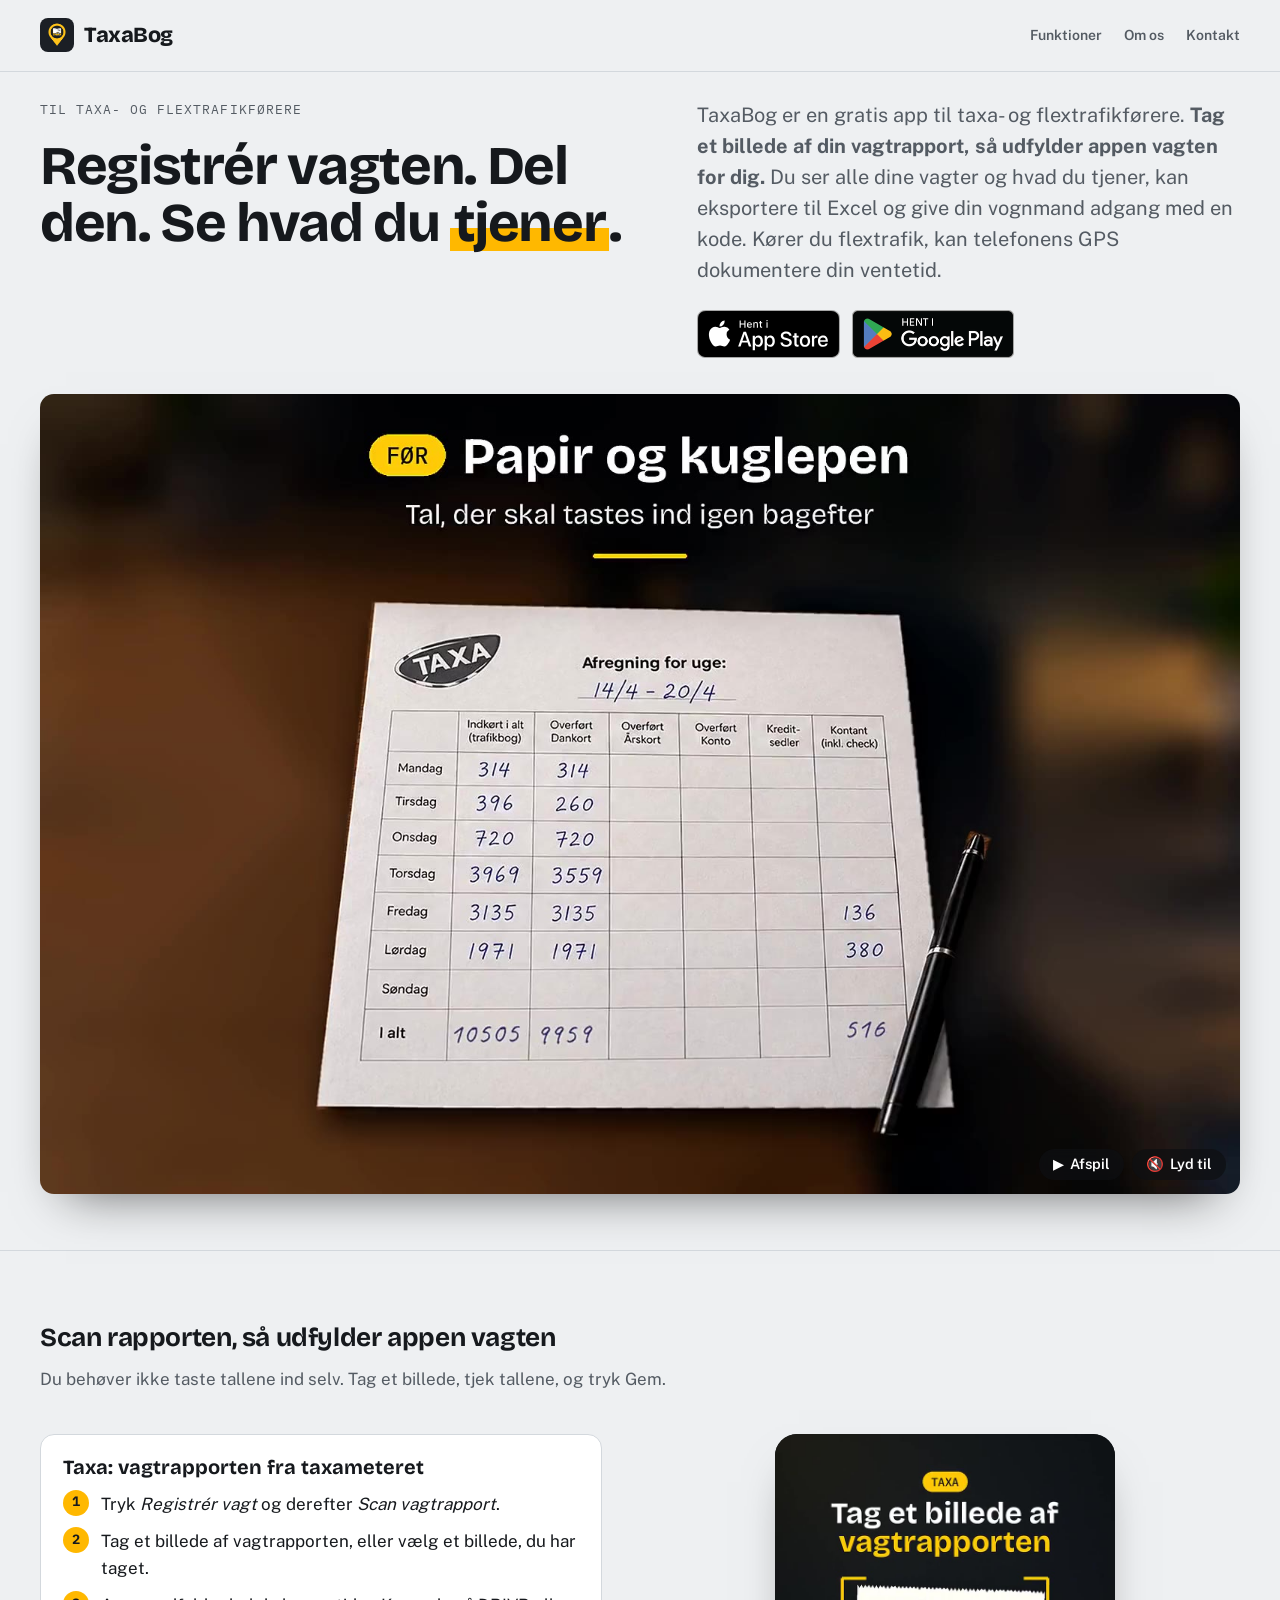
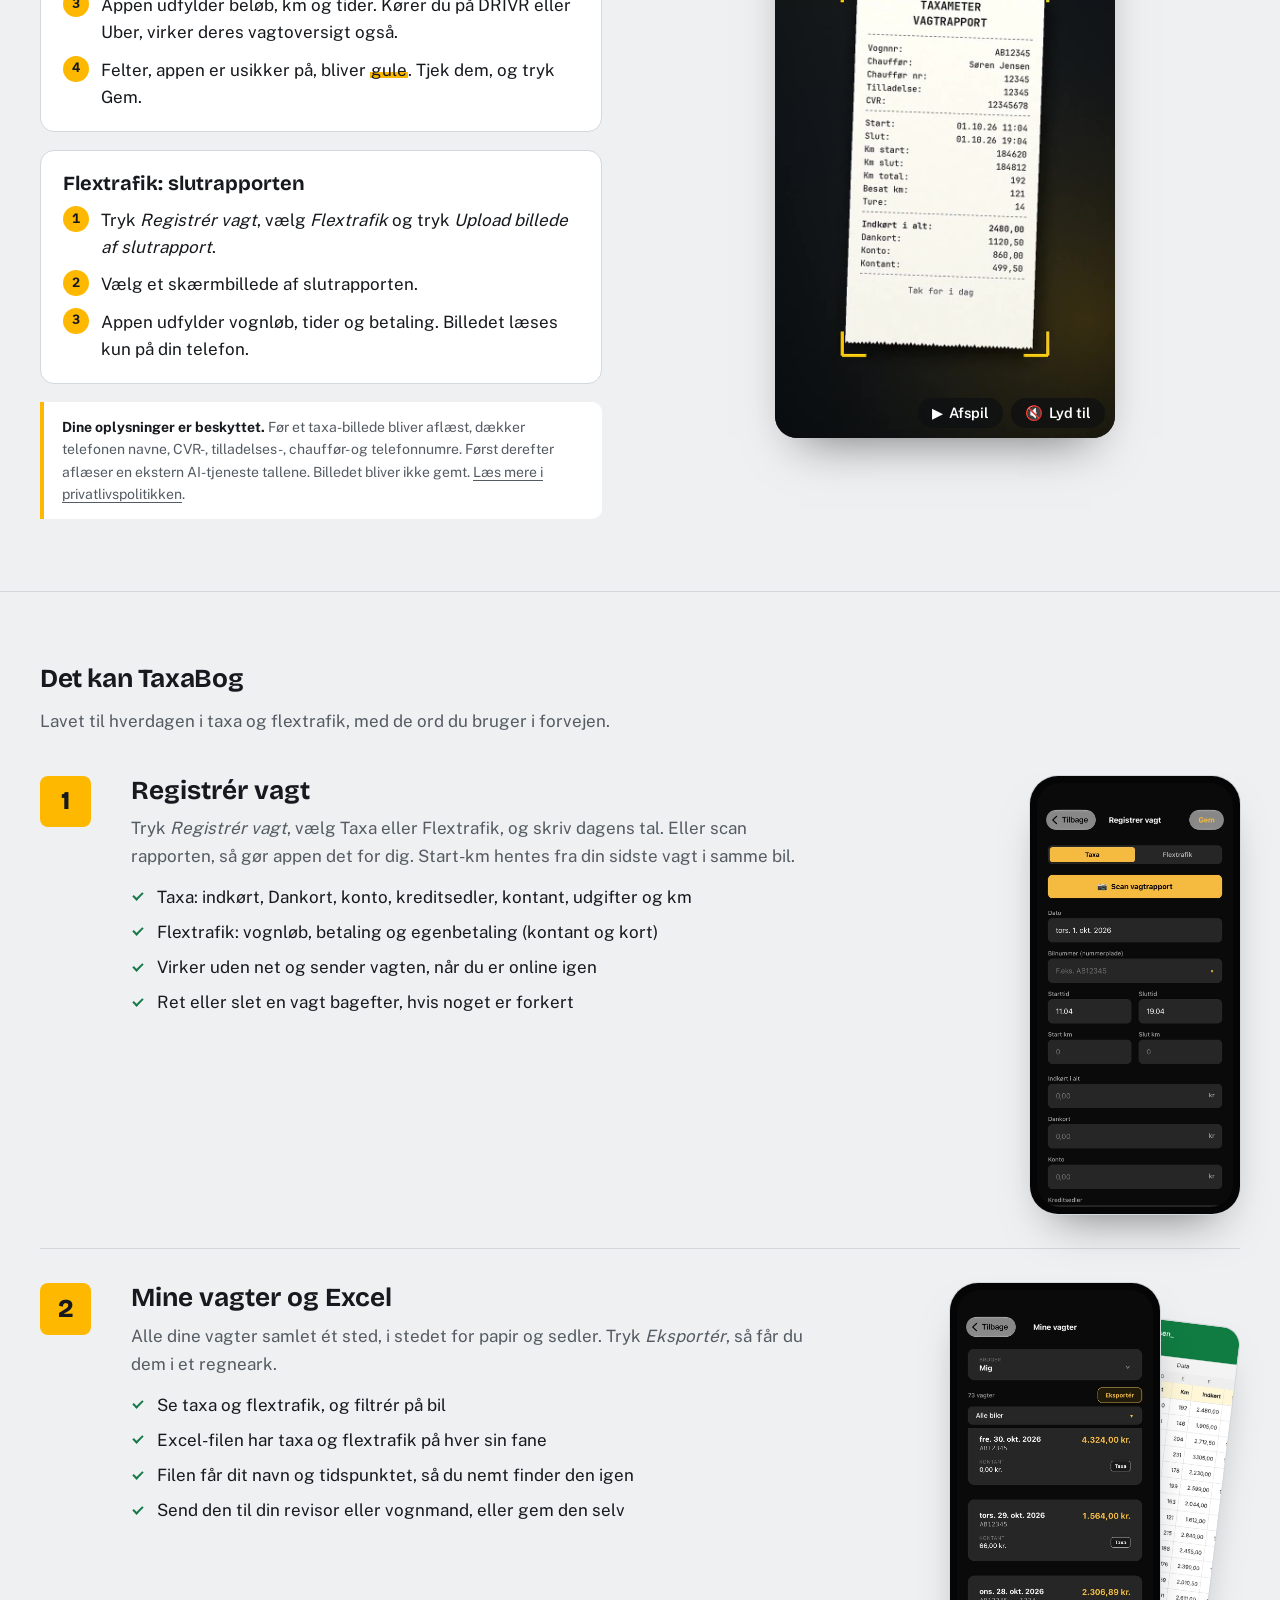
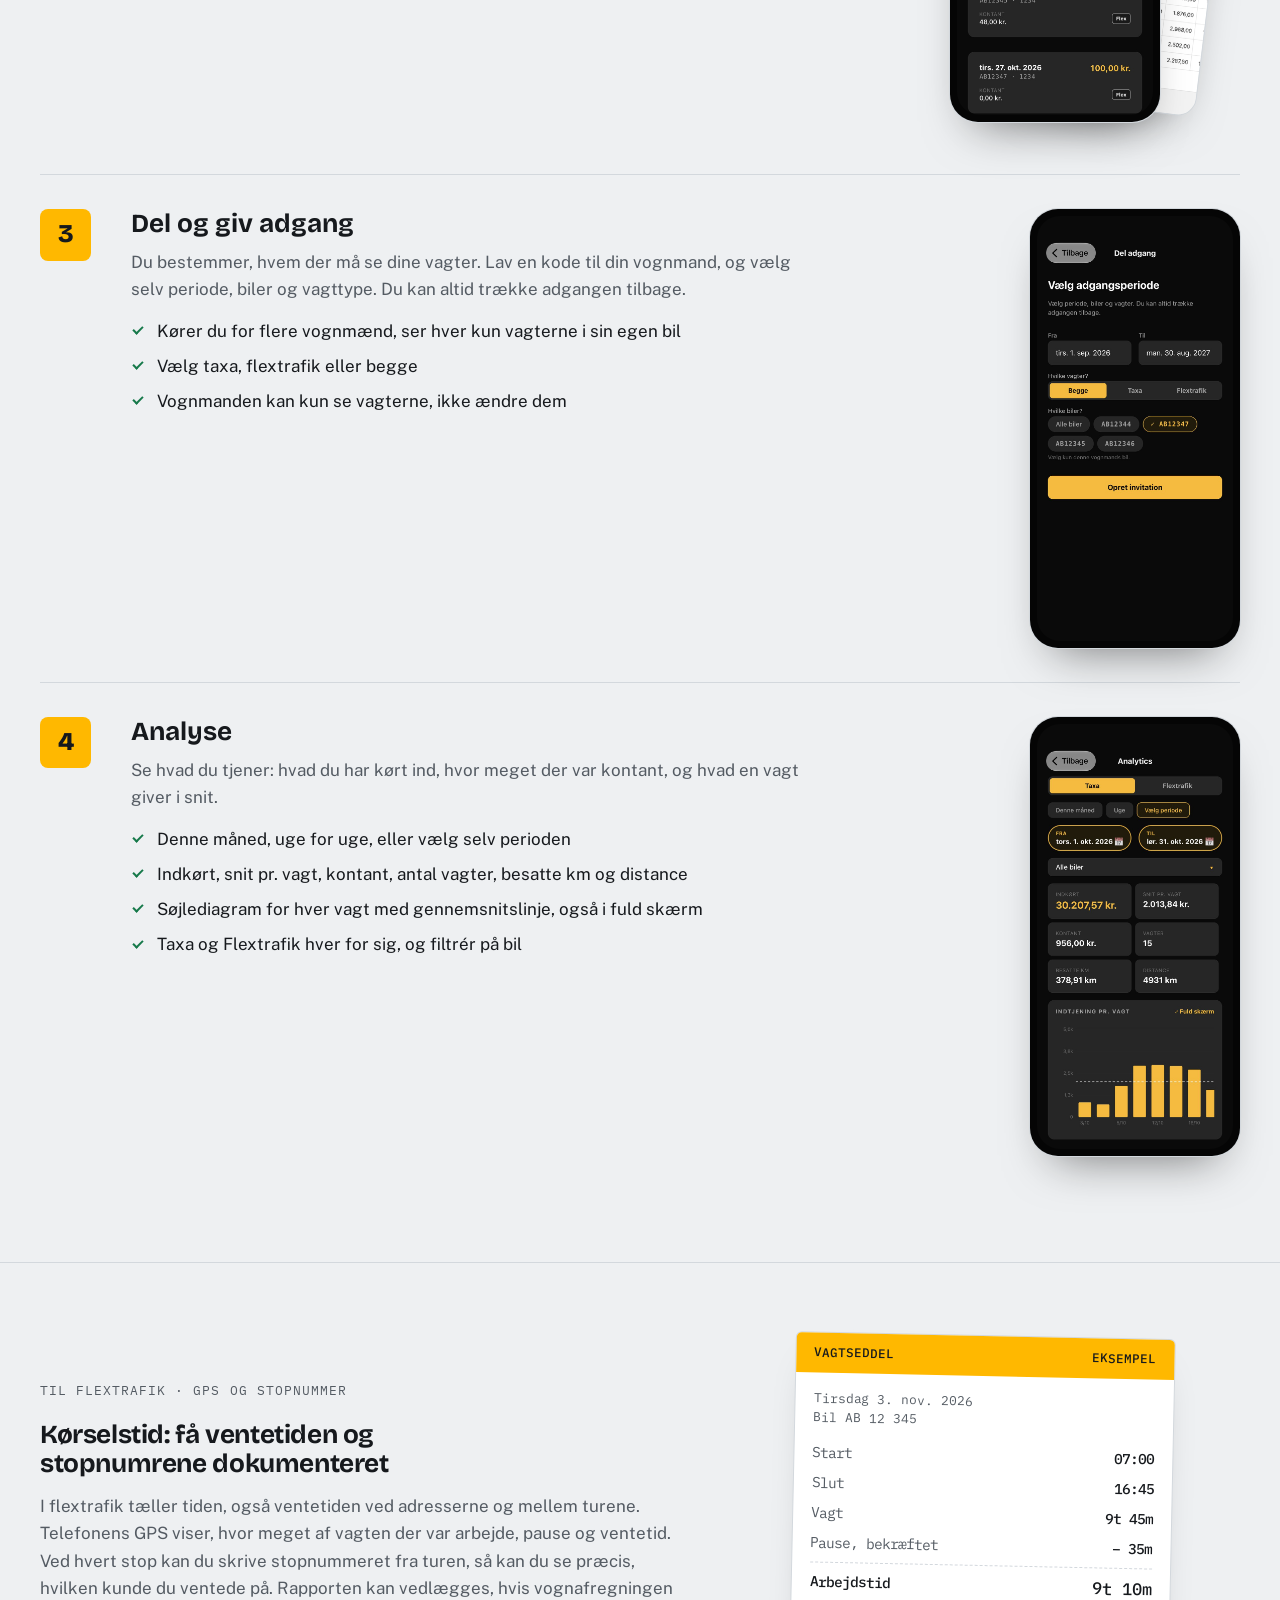
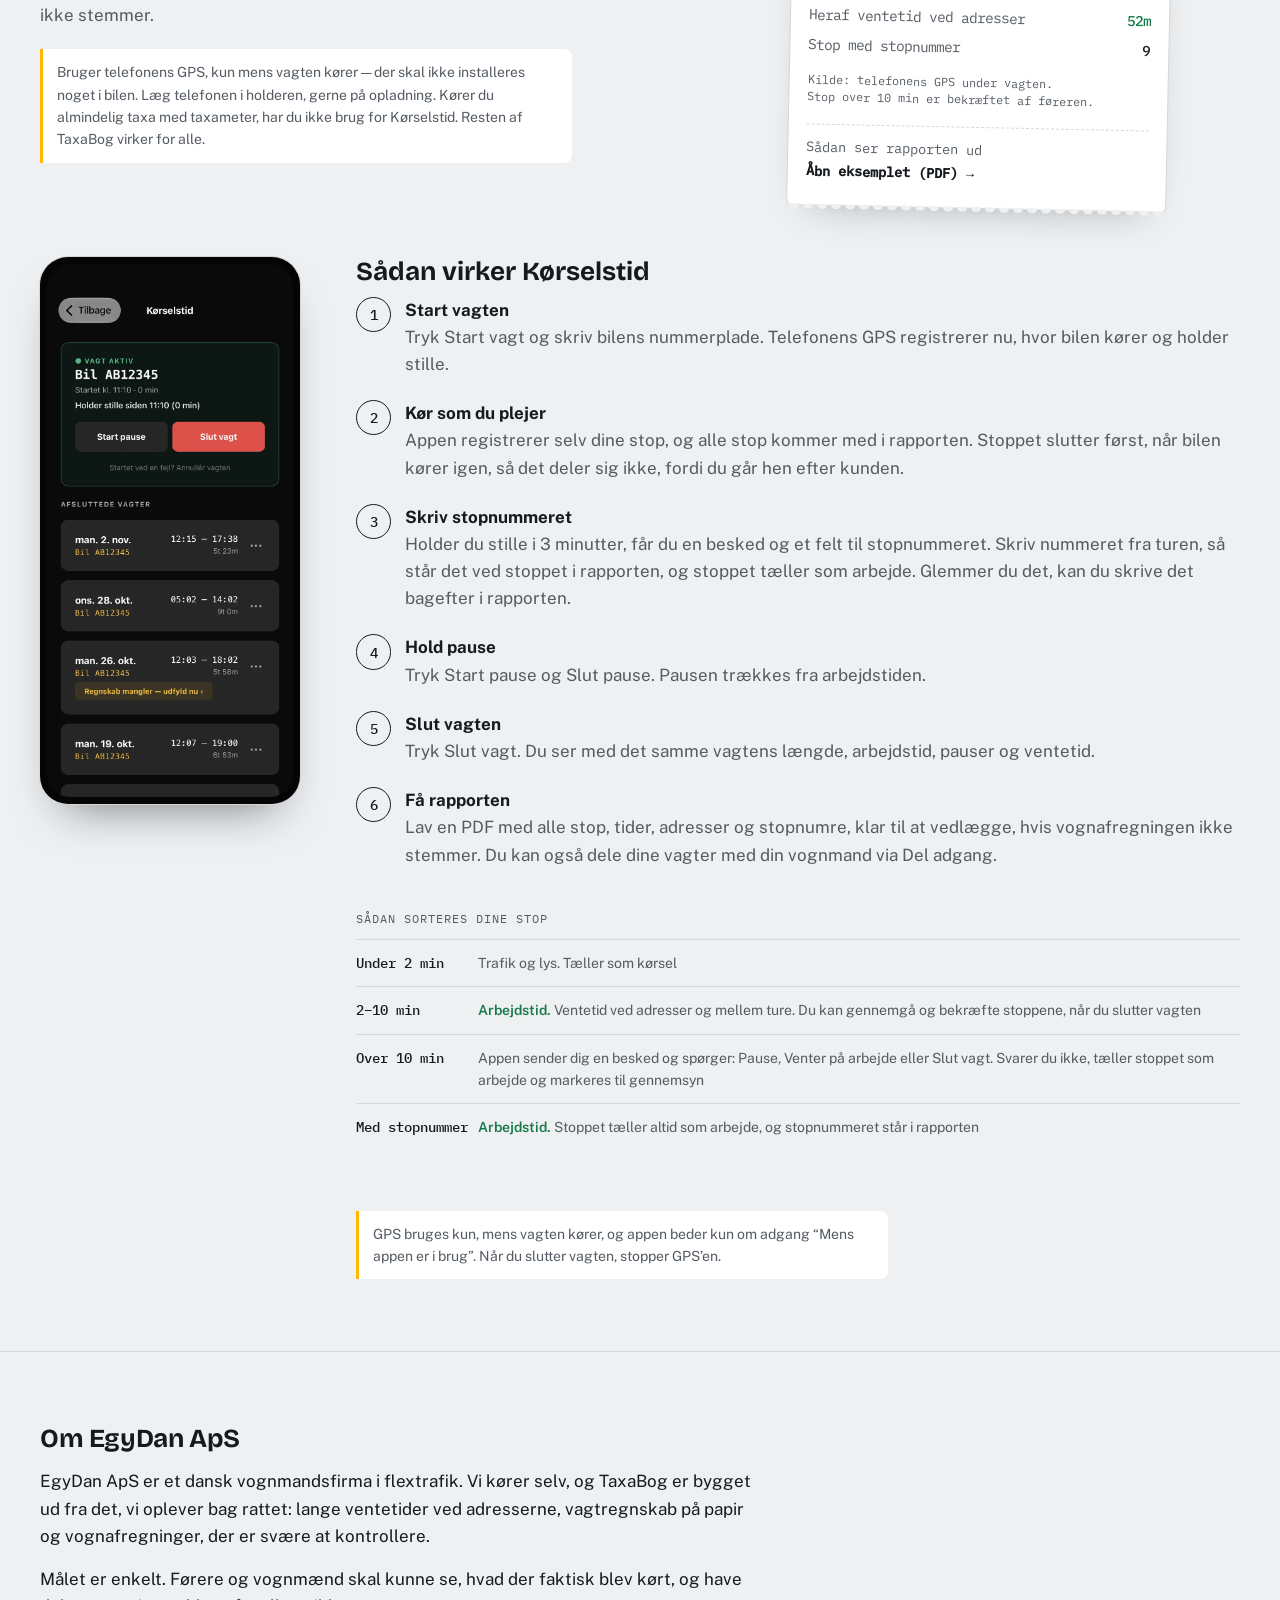
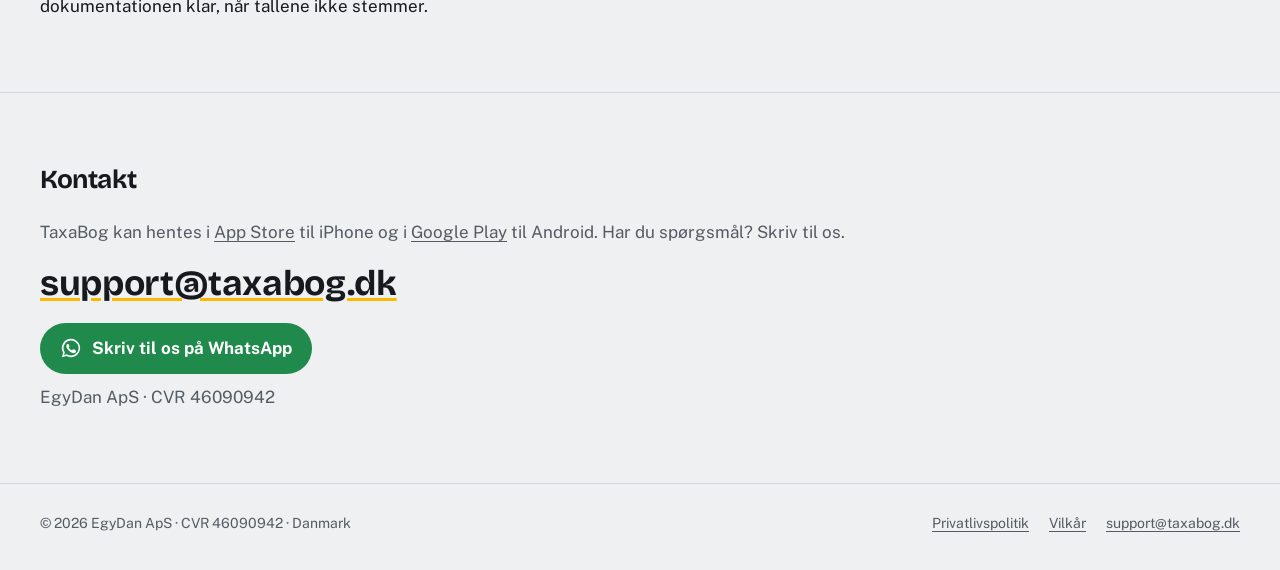
==== index.html @ 2933f890 "Videoer: filmisk hero-video (1600x1066, kamera, 3D, nyt slutkort) og ny scan-video med lyd og lydkna" ====
<!doctype html>
<html lang="da">
<head>
<meta charset="utf-8">
<meta name="viewport" content="width=device-width, initial-scale=1, viewport-fit=cover">
<title>TaxaBog · Vagtregnskab og kørselstid for taxa og flextrafik</title>
<meta name="description" content="TaxaBog er en gratis app til taxa- og flextrafikførere: scan vagtrapporten, så udfylder appen vagten. Se hvad du tjener, eksportér til Excel, del med din vognmand og dokumentér kørselstid.">
<link rel="canonical" href="https://taxabog.dk/">

<!-- Open Graph / Facebook -->
<meta property="og:type" content="website">
<meta property="og:url" content="https://taxabog.dk/">
<meta property="og:title" content="TaxaBog · Vagtregnskab og kørselstid for taxa og flextrafik">
<meta property="og:description" content="TaxaBog er en gratis app til taxa- og flextrafikførere: scan vagtrapporten, så udfylder appen vagten. Se hvad du tjener, eksportér til Excel, del med din vognmand og dokumentér kørselstid.">
<meta property="og:image" content="https://taxabog.dk/img/taxabog-hero-da.jpg">
<meta property="og:locale" content="da_DK">
<meta property="og:site_name" content="TaxaBog">

<!-- Twitter -->
<meta name="twitter:card" content="summary_large_image">
<meta name="twitter:url" content="https://taxabog.dk/">
<meta name="twitter:title" content="TaxaBog · Vagtregnskab og kørselstid for taxa og flextrafik">
<meta name="twitter:description" content="Gratis app til taxa- og flextrafikførere: scan vagtrapporten, se hvad du tjener, del med din vognmand og dokumentér kørselstid.">
<meta name="twitter:image" content="https://taxabog.dk/img/taxabog-hero-da.jpg">

<!-- Structured Data (JSON-LD) for Google -->
<script type="application/ld+json">
{
  "@context": "https://schema.org",
  "@graph": [
    {
      "@type": "SoftwareApplication",
      "name": "TaxaBog",
      "alternateName": "TaxaBog - Vagtregnskab",
      "operatingSystem": "iOS, Android",
      "applicationCategory": "BusinessApplication",
      "offers": {
        "@type": "Offer",
        "price": "0",
        "priceCurrency": "DKK"
      },
      "description": "TaxaBog er en gratis app til taxa- og flextrafikførere i Danmark: scan vagtrapporten, registrér vagter, eksportér til Excel, del med vognmand og dokumentér arbejdstid og kørselstid.",
      "url": "https://taxabog.dk/",
      "downloadUrl": [
        "https://apps.apple.com/app/taxabog-vagtregnskab/id6820941732",
        "https://play.google.com/store/apps/details?id=dk.egydan.taxabog"
      ],
      "author": {
        "@type": "Organization",
        "name": "EgyDan ApS",
        "url": "https://egydan.com"
      }
    },
    {
      "@type": "WebSite",
      "name": "TaxaBog",
      "url": "https://taxabog.dk/",
      "publisher": {
        "@type": "Organization",
        "name": "EgyDan ApS",
        "url": "https://egydan.com"
      }
    }
  ]
}
</script>
<meta name="theme-color" content="#111316" media="(prefers-color-scheme: dark)">
<meta name="theme-color" content="#eef0f2" media="(prefers-color-scheme: light)">
<link rel="icon" type="image/png" sizes="32x32" href="img/favicon-32.png">
<link rel="apple-touch-icon" href="img/app-icon-180.png">
<meta name="apple-itunes-app" content="app-id=6820941732">
<link rel="preload" href="fonts/bricolage-grotesque-latin-wght-normal.woff2" as="font" type="font/woff2" crossorigin>
<link rel="stylesheet" href="style.css?v=20261103">
</head>
<body>
<header class="site-header">
  <div class="wrap">
    <a class="brand" href="">
      <img class="brand-icon" src="img/app-icon-128.png" width="34" height="34" alt="">
      <span class="brand-mark">TaxaBog</span>
    </a>
    <nav class="nav" aria-label="Hovedmenu">
      <a href="#scan">Funktioner</a>
      <a href="#om">Om os</a>
      <a href="#kontakt">Kontakt</a>
    </nav>
  </div>
</header>

<main>
<div class="hero">
  <div class="wrap">
    <div class="hero-top">
      <div>
        <p class="eyebrow">Til taxa- og flextrafikførere</p>
        <h1>Registrér vagten. Del den. Se hvad du <span class="hl">tjener</span>.</h1>
      </div>
      <div>
      <p class="lead">TaxaBog er en gratis app til taxa- og flextrafikførere. <strong>Tag et billede af din vagtrapport, så udfylder appen vagten for dig.</strong> Du ser alle dine vagter og hvad du tjener, kan eksportere til Excel og give din vognmand adgang med en kode. Kører du flextrafik, kan telefonens GPS dokumentere din ventetid.</p>
      <div class="actions">
        <a class="store-badge" href="https://apps.apple.com/app/taxabog-vagtregnskab/id6820941732" target="_blank" rel="noopener">
          <picture>
            <source srcset="img/app-store-badge-da-white.svg" media="(prefers-color-scheme: dark)">
            <img src="img/app-store-badge-da-black.svg" width="144" height="48" alt="Hent i App Store">
          </picture>
        </a>
        <a class="store-badge" href="https://play.google.com/store/apps/details?id=dk.egydan.taxabog" target="_blank" rel="noopener">
          <img src="img/google-play-badge-da.png" width="162" height="48" alt="Hent i Google Play">
        </a>
      </div>
      </div>
    </div>
    <figure class="hero-art">
      <video id="hero-video" autoplay muted loop playsinline preload="auto" width="1600" height="1066"
             poster="img/taxabog-hero-poster.jpg"
             aria-label="Video: før med papir og slutrapport, nu med TaxaBog: scan af vagtrapport, Mine vagter, Analytics, Del adgang, Kørselstid og Excel">
        <source src="img/taxabog-hero.mp4" type="video/mp4">
        <img src="img/taxabog-hero-da.jpg" width="1536" height="1024" alt="En håndskrevet afregningsseddel ved siden af fem skærme fra TaxaBog">
      </video>
      <div class="video-ctl">
        <button class="vbtn" type="button" data-play="hero-video" aria-label="Sæt videoen på pause">
          <span aria-hidden="true">❚❚</span> <span class="vbtn-txt">Pause</span>
        </button>
        <button class="vbtn" data-sound="hero-video" type="button" aria-pressed="false">
          <span aria-hidden="true">🔇</span> <span class="vbtn-txt">Lyd til</span>
        </button>
      </div>
    </figure>

  </div>
</div>

  <section id="scan">
    <div class="wrap">
      <h2>Scan rapporten, så udfylder appen vagten</h2>
      <p class="section-intro">Du behøver ikke taste tallene ind selv. Tag et billede, tjek tallene, og tryk Gem.</p>
      <div class="scan-grid">
        <div class="scan-cards">
          <div class="scan-card">
            <h3>Taxa: vagtrapporten fra taxameteret</h3>
            <ol class="scan-steps">
              <li>Tryk <em>Registrér vagt</em> og derefter <em>Scan vagtrapport</em>.</li>
              <li>Tag et billede af vagtrapporten, eller vælg et billede, du har taget.</li>
              <li>Appen udfylder beløb, km og tider. Kører du på DRIVR eller Uber, virker deres vagtoversigt også.</li>
              <li>Felter, appen er usikker på, bliver <span class="hl">gule</span>. Tjek dem, og tryk Gem.</li>
            </ol>
          </div>
          <div class="scan-card">
            <h3>Flextrafik: slutrapporten</h3>
            <ol class="scan-steps">
              <li>Tryk <em>Registrér vagt</em>, vælg <em>Flextrafik</em> og tryk <em>Upload billede af slutrapport</em>.</li>
              <li>Vælg et skærmbillede af slutrapporten.</li>
              <li>Appen udfylder vognløb, tider og betaling. Billedet læses kun på din telefon.</li>
            </ol>
          </div>
          <p class="scan-privacy"><strong>Dine oplysninger er beskyttet.</strong> Før et taxa-billede bliver aflæst, dækker telefonen navne, CVR-, tilladelses-, chauffør- og telefonnumre. Først derefter aflæser en ekstern AI-tjeneste tallene. Billedet bliver ikke gemt. <a href="privatlivspolitik/">Læs mere i privatlivspolitikken</a>.</p>
        </div>
        <div class="scan-media">
          <div class="scan-player">
          <video id="scan-video" class="scan-video" autoplay muted loop playsinline preload="metadata" poster="img/taxabog-scan-poster.jpg" aria-label="Video: en vagtrapport fotograferes og en slutrapport uploades, og felterne i appen udfyldes">
            <source src="img/taxabog-scan.mp4" type="video/mp4">
          </video>
          <div class="video-ctl">
            <button class="vbtn" type="button" data-play="scan-video" aria-label="Sæt videoen på pause">
              <span aria-hidden="true">❚❚</span> <span class="vbtn-txt">Pause</span>
            </button>
            <button class="vbtn" type="button" data-sound="scan-video" aria-pressed="false">
              <span aria-hidden="true">🔇</span> <span class="vbtn-txt">Lyd til</span>
            </button>
          </div>
          </div>
        </div>
      </div>
    </div>
  </section>

  <section id="taxabog">
  <div class="wrap">
    <h2>Det kan TaxaBog</h2>
    <p class="section-intro">Lavet til hverdagen i taxa og flextrafik, med de ord du bruger i forvejen.</p>

    <div class="pillar" id="registrer">
      <div class="pillar-num">1</div>
      <div class="pillar-body">
        <h3>Registrér vagt</h3>
        <p>Tryk <em>Registrér vagt</em>, vælg Taxa eller Flextrafik, og skriv dagens tal. Eller scan rapporten, så gør appen det for dig. Start-km hentes fra din sidste vagt i samme bil.</p>
        <ul class="ticks">
          <li>Taxa: indkørt, Dankort, konto, kreditsedler, kontant, udgifter og km</li>
          <li>Flextrafik: vognløb, betaling og egenbetaling (kontant og kort)</li>
          <li>Virker uden net og sender vagten, når du er online igen</li>
          <li>Ret eller slet en vagt bagefter, hvis noget er forkert</li>
        </ul>
      </div>
      <figure class="phone">
        <img src="img/app-registrer.jpeg" loading="lazy" alt="Skærmen Registrér vagt i TaxaBog med Taxa valgt, knappen Scan vagtrapport og felterne dato, bilnummer, tider og km">
      </figure>
    </div>

          <div class="pillar" id="vagter">
        <div class="pillar-num">2</div>
        <div class="pillar-body">
          <h3>Mine vagter og Excel</h3>
          <p>Alle dine vagter samlet ét sted, i stedet for papir og sedler. Tryk <em>Eksportér</em>,
          så får du dem i et regneark.</p>
          <ul class="ticks">
            <li>Se taxa og flextrafik, og filtrér på bil</li>
            <li>Excel-filen har taxa og flextrafik på hver sin fane</li>
            <li>Filen får dit navn og tidspunktet, så du nemt finder den igen</li>
            <li>Send den til din revisor eller vognmand, eller gem den selv</li>
          </ul>
        </div>
        <div class="phone-stack">
          <img class="stack-back" src="img/app-excel.webp" width="600" height="1300" loading="lazy" alt="Excel-filen fra TaxaBog med vagterne i et regneark og fanerne Taxa og Flextrafik">
          <figure class="phone">
            <img src="img/app-vagter.jpeg" loading="lazy" alt="Mine vagter i TaxaBog med en liste over vagter, beløb og knappen Eksportér">
          </figure>
        </div>
      </div>

      <div class="pillar" id="del">
        <div class="pillar-num">3</div>
      <div class="pillar-body">
        <h3>Del og giv adgang</h3>
        <p>Du bestemmer, hvem der må se dine vagter. Lav en kode til din vognmand, og vælg selv periode, biler og vagttype. Du kan altid trække adgangen tilbage.</p>
        <ul class="ticks">
          <li>Kører du for flere vognmænd, ser hver kun vagterne i sin egen bil</li>
          <li>Vælg taxa, flextrafik eller begge</li>
          <li>Vognmanden kan kun se vagterne, ikke ændre dem</li>
        </ul>
      </div>
      <figure class="phone">
        <img src="img/app-del.jpeg" loading="lazy" alt="Skærmen Del adgang i TaxaBog, hvor man vælger periode, vagttyper og biler">
      </figure>
    </div>

    <div class="pillar" id="analyse">
        <div class="pillar-num">4</div>
      <div class="pillar-body">
        <h3>Analyse</h3>
        <p>Se hvad du tjener: hvad du har kørt ind, hvor meget der var kontant, og hvad en vagt giver i snit.</p>
        <ul class="ticks">
          <li>Denne måned, uge for uge, eller vælg selv perioden</li>
          <li>Indkørt, snit pr. vagt, kontant, antal vagter, besatte km og distance</li>
          <li>Søjlediagram for hver vagt med gennemsnitslinje, også i fuld skærm</li>
          <li>Taxa og Flextrafik hver for sig, og filtrér på bil</li>
        </ul>
      </div>
      <figure class="phone">
        <img src="img/app-analyse.jpeg" loading="lazy" alt="Analytics i TaxaBog med indkørt, antal vagter, kontant, distance og et søjlediagram pr. vagt">
      </figure>
    </div>
  </div>
</section>

<section id="koerselstid">
  <div class="wrap k-head">
    <div>
      <p class="eyebrow">Til flextrafik · GPS og stopnummer</p>
      <h2>Kørselstid: få ventetiden og stopnumrene dokumenteret</h2>
      <p class="section-intro">I flextrafik tæller tiden, også ventetiden ved adresserne og mellem turene. Telefonens GPS viser, hvor meget af vagten der var arbejde, pause og ventetid. Ved hvert stop kan du skrive stopnummeret fra turen, så kan du se præcis, hvilken kunde du ventede på. Rapporten kan vedlægges, hvis vognafregningen ikke stemmer.</p>
      <p class="k-note">Bruger telefonens GPS, kun mens vagten kører — der skal ikke installeres noget i bilen. Læg telefonen i holderen, gerne på opladning. Kører du almindelig taxa med taxameter, har du ikke brug for Kørselstid. Resten af TaxaBog virker for alle.</p>
    </div>
    <aside class="slip" aria-label="Eksempel på en vagtseddel fra TaxaBog">
      <div class="slip-head"><span>Vagtseddel</span><span>Eksempel</span></div>
      <div class="slip-body">
        <div class="slip-meta">Tirsdag 3. nov. 2026<br>Bil AB 12 345</div>
        <dl>
          <div class="row"><dt>Start</dt><dd>07:00</dd></div>
          <div class="row"><dt>Slut</dt><dd>16:45</dd></div>
          <div class="row"><dt>Vagt</dt><dd>9t 45m</dd></div>
          <div class="row"><dt>Pause, bekræftet</dt><dd>− 35m</dd></div>
          <div class="rule"></div>
          <div class="row total"><dt>Arbejdstid</dt><dd>9t 10m</dd></div>
          <div class="row wait"><dt>Heraf ventetid ved adresser</dt><dd>52m</dd></div>
          <div class="row"><dt>Stop med stopnummer</dt><dd>9</dd></div>
        </dl>
        <div class="slip-foot">Kilde: telefonens GPS under vagten.<br>Stop over 10 min er bekræftet af føreren.</div>
        <a class="slip-link" href="img/eksempel-koerselstid.pdf" target="_blank" rel="noopener"><span>Sådan ser rapporten ud</span>Åbn eksemplet (PDF) →</a>
      </div>
    </aside>
  </div>
  <div class="wrap how">
    <figure class="phone phone-k">
      <img src="img/app-koerselstid.webp" width="390" height="845" loading="lazy" alt="Kørselstid i TaxaBog: en aktiv vagt med Start pause og Slut vagt og en liste over afsluttede vagter">
    </figure>
    <div class="how-text">
      <div>
        <h3>Sådan virker Kørselstid</h3>
        <ol class="steps">
          <li><div><strong>Start vagten</strong><span>Tryk Start vagt og skriv bilens nummerplade. Telefonens GPS registrerer nu, hvor bilen kører og holder stille.</span></div></li>
          <li><div><strong>Kør som du plejer</strong><span>Appen registrerer selv dine stop, og alle stop kommer med i rapporten. Stoppet slutter først, når bilen kører igen, så det deler sig ikke, fordi du går hen efter kunden.</span></div></li>
          <li><div><strong>Skriv stopnummeret</strong><span>Holder du stille i 3 minutter, får du en besked og et felt til stopnummeret. Skriv nummeret fra turen, så står det ved stoppet i rapporten, og stoppet tæller som arbejde. Glemmer du det, kan du skrive det bagefter i rapporten.</span></div></li>
          <li><div><strong>Hold pause</strong><span>Tryk Start pause og Slut pause. Pausen trækkes fra arbejdstiden.</span></div></li>
          <li><div><strong>Slut vagten</strong><span>Tryk Slut vagt. Du ser med det samme vagtens længde, arbejdstid, pauser og ventetid.</span></div></li>
          <li><div><strong>Få rapporten</strong><span>Lav en PDF med alle stop, tider, adresser og stopnumre, klar til at vedlægge, hvis vognafregningen ikke stemmer. Du kan også dele dine vagter med din vognmand via Del adgang.</span></div></li>
        </ol>
      </div>
      <div class="rules">
        <table>
          <caption>Sådan sorteres dine stop</caption>
          <tbody>
            <tr><th>Under 2 min</th><td>Trafik og lys. Tæller som kørsel</td></tr>
            <tr><th>2–10 min</th><td><span class="paid">Arbejdstid.</span> Ventetid ved adresser og mellem ture. Du kan gennemgå og bekræfte stoppene, når du slutter vagten</td></tr>
            <tr><th>Over 10 min</th><td>Appen sender dig en besked og spørger: Pause, Venter på arbejde eller Slut vagt. Svarer du ikke, tæller stoppet som arbejde og markeres til gennemsyn</td></tr>
            <tr><th>Med stopnummer</th><td><span class="paid">Arbejdstid.</span> Stoppet tæller altid som arbejde, og stopnummeret står i rapporten</td></tr>
          </tbody>
        </table>
      </div>
      <p class="k-note">GPS bruges kun, mens vagten kører, og appen beder kun om adgang “Mens appen er i brug”. Når du slutter vagten, stopper GPS’en.</p>
    </div>
  </div>
</section>

<section id="om">
  <div class="wrap"><div class="about">
    <h2>Om EgyDan ApS</h2>
    <p>EgyDan ApS er et dansk vognmandsfirma i flextrafik. Vi kører selv, og TaxaBog er bygget ud fra
    det, vi oplever bag rattet: lange ventetider ved adresserne, vagtregnskab på papir og vognafregninger,
    der er svære at kontrollere.</p>
    <p>Målet er enkelt. Førere og vognmænd skal kunne se, hvad der faktisk blev kørt, og have
    dokumentationen klar, når tallene ikke stemmer.</p>
  </div></div>
</section>

<section id="kontakt">
  <div class="wrap contact-grid">
    <h2>Kontakt</h2>
    <p>TaxaBog kan hentes i <a href="https://apps.apple.com/app/taxabog-vagtregnskab/id6820941732" target="_blank" rel="noopener">App Store</a> til iPhone og i <a href="https://play.google.com/store/apps/details?id=dk.egydan.taxabog" target="_blank" rel="noopener">Google Play</a> til Android. Har du spørgsmål? Skriv til os.</p>
    <div class="contact-mail"><a href="mailto:support@taxabog.dk">support@taxabog.dk</a></div>
    <div><a class="btn-whatsapp" href="https://wa.me/4560554508?text=Hej%20TaxaBog%2C%20jeg%20har%20et%20sp%C3%B8rgsm%C3%A5l%20om%20appen." target="_blank" rel="noopener">
      <svg aria-hidden="true" viewBox="0 0 24 24" width="22" height="22"><path fill="currentColor" d="M12 2a10 10 0 0 0-8.6 15.1L2 22l5-1.3A10 10 0 1 0 12 2zm0 18.2a8.2 8.2 0 0 1-4.2-1.2l-.3-.2-3 .8.8-2.9-.2-.3A8.2 8.2 0 1 1 12 20.2zm4.5-6.1c-.2-.1-1.5-.7-1.7-.8s-.4-.1-.6.1-.6.8-.8 1-.3.2-.5.1a6.7 6.7 0 0 1-3.3-2.9c-.3-.4.3-.4.7-1.3.1-.2 0-.3 0-.4l-.8-1.8c-.2-.5-.4-.4-.6-.4h-.5a1 1 0 0 0-.7.3 3 3 0 0 0-.9 2.2 5.2 5.2 0 0 0 1.1 2.7 11.8 11.8 0 0 0 4.5 4c1.7.7 2.3.8 3.2.6a2.7 2.7 0 0 0 1.8-1.2 2.2 2.2 0 0 0 .1-1.3c0-.1-.2-.2-.5-.3z"/></svg>
      Skriv til os på WhatsApp</a></div>
    <p>EgyDan ApS · CVR 46090942</p>
  </div>
</section>
</main>

<footer class="site-footer">
  <div class="wrap">
    <span>© 2026 EgyDan ApS · CVR 46090942 · Danmark</span>
    <nav aria-label="Juridisk">
      <a href="privatlivspolitik/">Privatlivspolitik</a>
      <a href="vilkaar/">Vilkår</a>
      <a href="mailto:support@taxabog.dk">support@taxabog.dk</a>
    </nav>
  </div>
</footer>
<script>
      (function () {
        var reduce = window.matchMedia && window.matchMedia('(prefers-reduced-motion: reduce)').matches;
        function label(btn, v) {
          var paused = v.paused;
          btn.setAttribute('aria-label', paused ? 'Afspil videoen' : 'Sæt videoen på pause');
          btn.innerHTML = paused ? '<span aria-hidden="true">▶</span> <span class="vbtn-txt">Afspil</span>'
                                 : '<span aria-hidden="true">❚❚</span> <span class="vbtn-txt">Pause</span>';
        }
        document.querySelectorAll('[data-play]').forEach(function (btn) {
          var v = document.getElementById(btn.getAttribute('data-play'));
          if (!v) return;
          if (reduce) { v.removeAttribute('autoplay'); v.pause(); }
          v.addEventListener('play', function () { label(btn, v); });
          v.addEventListener('pause', function () { label(btn, v); });
          btn.addEventListener('click', function () { if (v.paused) { v.play(); } else { v.pause(); } });
          label(btn, v);
        });
        document.querySelectorAll('[data-sound]').forEach(function (sb) {
          var v = document.getElementById(sb.getAttribute('data-sound'));
          if (!v) return;
          sb.addEventListener('click', function () {
            v.muted = !v.muted;
            if (!v.muted && v.paused) v.play();
            sb.setAttribute('aria-pressed', String(!v.muted));
            sb.innerHTML = v.muted ? '<span aria-hidden="true">🔇</span> <span class="vbtn-txt">Lyd til</span>'
                                   : '<span aria-hidden="true">🔊</span> <span class="vbtn-txt">Lyd fra</span>';
          });
        });
      })();
    </script>
</body>
</html>
---- style.css ----
/* ==========================================================================
   egydan.com — EgyDan ApS / TaxaBog
   Layout: one 1080px column; the hero pairs the pitch with a shift slip
   (vagtseddel), the only boxed object on the page. Everything else is
   type and rhythm. Taxi yellow is the roof sign: used sparingly as a fill.
   ========================================================================== */

@font-face {
  font-family: "Bricolage Grotesque";
  src: url("fonts/bricolage-grotesque-latin-wght-normal.woff2") format("woff2-variations");
  font-weight: 200 800;
  font-display: swap;
}
@font-face {
  font-family: "Public Sans";
  src: url("fonts/public-sans-latin-400-normal.woff2") format("woff2");
  font-weight: 400;
  font-display: swap;
}
@font-face {
  font-family: "Public Sans";
  src: url("fonts/public-sans-latin-600-normal.woff2") format("woff2");
  font-weight: 600;
  font-display: swap;
}
@font-face {
  font-family: "Public Sans";
  src: url("fonts/public-sans-latin-700-normal.woff2") format("woff2");
  font-weight: 700;
  font-display: swap;
}
@font-face {
  font-family: "IBM Plex Mono";
  src: url("fonts/ibm-plex-mono-latin-400-normal.woff2") format("woff2");
  font-weight: 400;
  font-display: swap;
}
@font-face {
  font-family: "IBM Plex Mono";
  src: url("fonts/ibm-plex-mono-latin-500-normal.woff2") format("woff2");
  font-weight: 500;
  font-display: swap;
}

:root {
  --bg: #eef0f2;          /* asphalt, light */
  --surface: #ffffff;
  --ink: #16191d;
  --muted: #545b63;
  --line: #d3d8dd;
  --signal: #ffb800;      /* taxi roof sign */
  --signal-ink: #16191d;
  --good: #16794a;

  --display: "Bricolage Grotesque", "Arial Narrow", system-ui, sans-serif;
  --body: "Public Sans", system-ui, -apple-system, "Segoe UI", sans-serif;
  --mono: "IBM Plex Mono", ui-monospace, "SFMono-Regular", Menlo, monospace;

  --step--1: 0.875rem;
  --step-0: 1.0625rem;
  --step-1: 1.25rem;
  --step-2: 1.625rem;
  --step-3: clamp(2.1rem, 4.6vw, 3.4rem);

  color-scheme: light;
}
@media (prefers-color-scheme: dark) {
  :root:not([data-theme="light"]) {
    --bg: #111316;
    --surface: #1a1d21;
    --ink: #eef0f2;
    --muted: #9ba2aa;
    --line: #2b3036;
    --signal: #ffb800;
    --signal-ink: #111316;
    --good: #4cc38a;
    color-scheme: dark;
  }
}
:root[data-theme="dark"] {
  --bg: #111316;
  --surface: #1a1d21;
  --ink: #eef0f2;
  --muted: #9ba2aa;
  --line: #2b3036;
  --signal: #ffb800;
  --signal-ink: #111316;
  --good: #4cc38a;
  color-scheme: dark;
}

*, *::before, *::after { box-sizing: border-box; }

html { -webkit-text-size-adjust: 100%; }

body {
  margin: 0;
  background: var(--bg);
  color: var(--ink);
  font-family: var(--body);
  font-size: var(--step-0);
  line-height: 1.6;
}

img { max-width: 100%; }

a { color: inherit; text-decoration-thickness: 1px; text-underline-offset: 3px; }
a:hover { text-decoration-color: var(--signal); }
a:focus-visible, button:focus-visible {
  outline: 3px solid var(--signal);
  outline-offset: 3px;
  border-radius: 4px;
}

.wrap {
  width: 100%;
  max-width: 1240px;
  margin-inline: auto;
  padding-inline: 20px;
}

/* ---------- header ---------- */

.site-header {
  border-bottom: 1px solid var(--line);
}
.site-header .wrap {
  display: flex;
  flex-wrap: wrap;
  align-items: center;
  justify-content: space-between;
  gap: 12px 24px;
  padding-block: 18px;
}
.brand {
  display: flex;
  align-items: baseline;
  gap: 10px;
  text-decoration: none;
}
.brand-mark {
  font-family: var(--display);
  font-weight: 800;
  font-size: 1.35rem;
  letter-spacing: -0.02em;
}
.brand-icon { align-self: center; border-radius: 8px; flex: none; }
.nav {
  display: flex;
  flex-wrap: wrap;
  gap: 4px 22px;
  font-size: var(--step--1);
  font-weight: 600;
}
.nav a { text-decoration: none; color: var(--muted); }
.nav a:hover, .nav a[aria-current="page"] { color: var(--ink); }
/* "flextrafik" tag beside Kørselstid, so flextrafik drivers spot it */

/* ---------- hero ---------- */

.hero .wrap {
  display: grid;
  grid-template-columns: minmax(0, 1fr);
  gap: 36px;
  padding-block: 28px 56px;
}
.eyebrow {
  font-family: var(--mono);
  font-size: 0.8rem;
  letter-spacing: 0.08em;
  text-transform: uppercase;
  color: var(--muted);
  margin: 0 0 18px;
}
h1 {
  font-family: var(--display);
  font-weight: 750;
  font-size: var(--step-3);
  line-height: 1.04;
  letter-spacing: -0.025em;
  margin: 0 0 22px;
  text-wrap: balance;
}
.hl {
  background: linear-gradient(transparent 58%, var(--signal) 58%, var(--signal) 92%, transparent 92%);
  padding-inline: 0.06em;
  -webkit-box-decoration-break: clone;
  box-decoration-break: clone;
}
.lead {
  font-size: var(--step-1);
  line-height: 1.55;
  color: var(--muted);
  max-width: 34em;
  margin: 0 0 30px;
}
.actions { display: flex; flex-wrap: wrap; gap: 12px; align-items: center; }
.btn {
  display: inline-flex;
  align-items: center;
  gap: 8px;
  padding: 13px 20px;
  border-radius: 999px;
  font-weight: 700;
  font-size: var(--step--1);
  text-decoration: none;
  border: 1.5px solid var(--ink);
}
.btn-primary { background: var(--signal); color: var(--signal-ink); border-color: var(--signal); }
.btn-primary:hover { filter: brightness(1.05); }
.btn-ghost { color: var(--ink); }
.btn-ghost:hover { background: var(--surface); }
.store-badge { display: inline-flex; line-height: 0; }
.store-badge img { display: block; height: 48px; width: auto; }
.status {
  margin: 22px 0 0;
  font-size: var(--step--1);
  color: var(--muted);
  display: flex;
  align-items: center;
  gap: 8px;
}
.status::before {
  content: "";
  width: 8px;
  height: 8px;
  border-radius: 50%;
  background: var(--good);
  flex: none;
}

/* ---------- the shift slip ---------- */

.slip {
  position: relative;
  background: var(--surface);
  border: 1px solid var(--line);
  border-radius: 6px;
  font-family: var(--mono);
  font-size: 0.9rem;
  box-shadow: 0 18px 40px -24px rgba(0, 0, 0, 0.35);
  transform: rotate(1.2deg);
  max-width: 380px;
  justify-self: center;
  width: 100%;
}
.slip::after {           /* tear-off edge */
  content: "";
  position: absolute;
  left: 0;
  right: 0;
  bottom: -7px;
  height: 8px;
  background:
    radial-gradient(circle at 7px 0, var(--bg) 5px, transparent 5.5px) 0 0 / 14px 8px repeat-x;
}
.slip-head {
  background: var(--signal);
  color: var(--signal-ink);
  padding: 10px 18px;
  border-radius: 5px 5px 0 0;
  display: flex;
  justify-content: space-between;
  font-weight: 500;
  letter-spacing: 0.08em;
  text-transform: uppercase;
  font-size: 0.78rem;
}
.slip-body { padding: 16px 18px 22px; display: grid; gap: 14px; }
.slip-meta { color: var(--muted); font-size: 0.8rem; line-height: 1.5; }
.slip dl { margin: 0; display: grid; gap: 7px; }
.slip .row {
  display: flex;
  justify-content: space-between;
  gap: 12px;
  font-variant-numeric: tabular-nums;
}
.slip dt { color: var(--muted); }
.slip dd { margin: 0; font-weight: 500; text-align: right; }
.slip .rule { border-top: 1px dashed var(--line); }
.slip .total dt, .slip .total dd { color: var(--ink); font-weight: 500; }
.slip .total dd { font-size: 1.05rem; }
.slip .wait dd { color: var(--good); }
.slip-foot { color: var(--muted); font-size: 0.74rem; line-height: 1.5; }

/* ---------- sections ---------- */

section { padding-block: 72px; border-top: 1px solid var(--line); }
h2 {
  font-family: var(--display);
  font-weight: 700;
  font-size: var(--step-2);
  line-height: 1.15;
  letter-spacing: -0.015em;
  margin: 0 0 14px;
  text-wrap: balance;
}
.section-intro { color: var(--muted); max-width: 38em; margin: 0 0 40px; }

.features {
  display: grid;
  grid-template-columns: repeat(2, minmax(0, 1fr));
  gap: 40px 56px;
}
.feature h3 {
  font-family: var(--display);
  font-weight: 650;
  font-size: var(--step-1);
  margin: 0 0 8px;
  display: flex;
  align-items: baseline;
  gap: 12px;
}
.tag {
  font-family: var(--mono);
  font-size: 0.7rem;
  font-weight: 500;
  letter-spacing: 0.08em;
  text-transform: uppercase;
  color: var(--muted);
  border: 1px solid var(--line);
  border-radius: 4px;
  padding: 1px 6px;
}
.feature p { margin: 0; color: var(--muted); max-width: 32em; }

.pillar {
  display: grid;
  grid-template-columns: 3.2rem minmax(0, 1fr);
  gap: 22px;
  padding-block: 34px;
  border-top: 1px solid var(--line);
}
.pillar:first-of-type { border-top: 0; padding-top: 0; }
.pillar-num {
  font-family: var(--display);
  font-weight: 800;
  font-size: 1.6rem;
  width: 3.2rem;
  height: 3.2rem;
  display: grid;
  place-items: center;
  background: var(--signal);
  color: var(--signal-ink);
  border-radius: 8px;
}
.pillar h3,
.how-text h3 {
  font-family: var(--display);
  font-weight: 700;
  font-size: var(--step-2);
  line-height: 1.15;
  margin: 0 0 10px;
  display: flex;
  flex-wrap: wrap;
  align-items: baseline;
  gap: 8px 12px;
}
.pillar p { margin: 0 0 14px; color: var(--muted); max-width: 40em; }
.ticks { list-style: none; margin: 0; padding: 0; display: grid; gap: 8px; max-width: 40em; }
.ticks li { position: relative; padding-left: 26px; }
.ticks li::before {
  content: "";
  position: absolute;
  left: 2px; top: 0.5em;
  width: 10px; height: 6px;
  border-left: 2.5px solid var(--good);
  border-bottom: 2.5px solid var(--good);
  transform: rotate(-45deg);
}

.hero-top {
  display: grid;
  grid-template-columns: minmax(0, 1.05fr) minmax(0, 0.95fr);
  gap: 24px 56px;
  align-items: start;
}
.hero-top h1 { margin-bottom: 0; }
.hero-top .lead { margin: 0 0 24px; }
.hero-art { margin: 0; position: relative; }
.hero-art img,
.hero-art video {
  display: block;
  width: 100%;
  height: auto;
  aspect-ratio: 3 / 2;
  object-fit: cover;
  border-radius: 14px;
  box-shadow: 0 24px 48px -26px rgba(0, 0, 0, 0.6);
}
.k-head {
  display: grid;
  grid-template-columns: minmax(0, 1.1fr) minmax(0, 0.9fr);
  gap: 48px;
  align-items: center;
  margin-bottom: 48px;
}
.k-head .section-intro { margin-bottom: 0; }
.k-note {
  margin: 20px 0 0;
  padding: 12px 14px;
  border-left: 3px solid var(--signal);
  background: var(--surface);
  border-radius: 0 8px 8px 0;
  font-size: var(--step--1);
  color: var(--muted);
  max-width: 38em;
}

.how {
  display: grid;
  grid-template-columns: minmax(0, 1fr) minmax(0, 1fr);
  gap: 48px;
  align-items: start;
}
.steps { list-style: none; margin: 0; padding: 0; display: grid; gap: 22px; counter-reset: step; }
.steps li { display: grid; grid-template-columns: 2.2rem minmax(0, 1fr); gap: 14px; counter-increment: step; }
.steps li::before {
  content: counter(step);
  font-family: var(--mono);
  font-weight: 500;
  width: 2.2rem;
  height: 2.2rem;
  border-radius: 50%;
  border: 1.5px solid var(--ink);
  display: grid;
  place-items: center;
  font-size: 0.9rem;
}
.steps strong { display: block; font-weight: 700; }
.steps span { color: var(--muted); }

.rules { overflow-x: auto; }
.rules table { width: 100%; border-collapse: collapse; font-size: var(--step--1); }
.rules caption {
  text-align: left;
  font-family: var(--mono);
  font-size: 0.78rem;
  letter-spacing: 0.08em;
  text-transform: uppercase;
  color: var(--muted);
  padding-bottom: 10px;
}
.rules th, .rules td { text-align: left; padding: 12px 10px 12px 0; border-top: 1px solid var(--line); vertical-align: top; }
.rules th { font-family: var(--mono); font-weight: 500; white-space: nowrap; font-variant-numeric: tabular-nums; }
.rules td { color: var(--muted); }
.rules .paid { color: var(--good); font-weight: 600; }

.about { max-width: 42em; }
.about p { margin: 0 0 16px; }
.about p:last-child { margin: 0; }

.contact-mail {
  font-family: var(--display);
  font-weight: 700;
  font-size: clamp(1.5rem, 4vw, 2.2rem);
  letter-spacing: -0.01em;
  word-break: break-word;
}
.contact-mail a { text-decoration-color: var(--signal); text-decoration-thickness: 3px; }
.contact-grid { display: grid; gap: 10px; }
.btn-whatsapp {
  display: inline-flex; align-items: center; gap: 10px;
  padding: 12px 20px; border-radius: 999px;
  background: #1f8a4c; color: #fff;
  font-weight: 700; text-decoration: none;
}
.btn-whatsapp:hover { background: #18703d; }
.btn-whatsapp:focus-visible { outline: 3px solid var(--signal); outline-offset: 3px; }
.contact-grid p { margin: 0; color: var(--muted); }

/* ---------- legal pages ---------- */

.legal .wrap { padding-block: 56px 80px; }
.prose { max-width: 44em; }
.prose h1 { font-size: clamp(2rem, 4vw, 2.8rem); }
.prose h2 { font-size: var(--step-1); margin: 40px 0 10px; }
.prose h3 { font-size: var(--step-0); margin: 24px 0 6px; font-weight: 700; }
.prose p, .prose li { color: var(--ink); }
.prose ul { padding-left: 1.2em; }
.prose li { margin-bottom: 4px; }
.prose table { width: 100%; border-collapse: collapse; font-size: var(--step--1); margin: 12px 0 20px; }
.prose th, .prose td { text-align: left; padding: 10px 12px 10px 0; border-top: 1px solid var(--line); vertical-align: top; }
.prose th { font-weight: 700; }
.table-scroll { overflow-x: auto; }
.back { display: inline-block; margin-bottom: 28px; font-size: var(--step--1); color: var(--muted); }

/* ---------- footer ---------- */

.site-footer { border-top: 1px solid var(--line); font-size: var(--step--1); color: var(--muted); }
.site-footer .wrap {
  display: flex;
  flex-wrap: wrap;
  justify-content: space-between;
  gap: 12px 24px;
  padding-block: 28px 36px;
}
.site-footer nav { display: flex; flex-wrap: wrap; gap: 6px 20px; }

/* ---------- small screens ---------- */

@media (max-width: 820px) {
  .hero .wrap { grid-template-columns: minmax(0, 1fr); gap: 32px; padding-block: 24px 48px; }
  .hero-top { grid-template-columns: minmax(0, 1fr); }
  .slip { transform: none; }
  .k-head { grid-template-columns: minmax(0, 1fr); gap: 36px; }
  .features, .how { grid-template-columns: minmax(0, 1fr); gap: 32px; }
  section { padding-block: 56px; }
  .pillar { grid-template-columns: minmax(0, 1fr); gap: 14px; }
  .site-header .wrap { flex-direction: column; align-items: flex-start; gap: 10px; padding-block: 14px 10px; }
  .nav { flex-wrap: nowrap; overflow-x: auto; white-space: nowrap; gap: 18px; width: 100%;
         scrollbar-width: none; -webkit-overflow-scrolling: touch; padding-bottom: 4px; }
  .nav::-webkit-scrollbar { display: none; }
}

@media (prefers-reduced-motion: no-preference) {
  .slip { transition: transform 0.4s ease; }
  .slip:hover { transform: rotate(0deg); }
}

/* ---------- password reset / email confirmed ---------- */
.auth-box { max-width: 28rem; }
.auth-box form { display: grid; gap: 8px; margin-top: 8px; }
.auth-box label { font-weight: 600; font-size: var(--step--1); margin-top: 8px; }
.pw-row { display: flex; gap: 8px; }
.pw-row input {
  flex: 1; min-width: 0; font: inherit; color: var(--ink); background: var(--surface);
  border: 1px solid var(--line); border-radius: 10px; padding: 12px 14px;
}
.pw-row input:focus { outline: 2px solid var(--signal); outline-offset: 1px; }
.pw-toggle {
  font: inherit; font-size: var(--step--1); font-weight: 600; color: var(--ink); background: none;
  border: 1px solid var(--line); border-radius: 10px; padding: 0 14px; cursor: pointer;
}
.auth-box .btn { margin-top: 12px; justify-self: start; cursor: pointer; }
.auth-box .btn:disabled { opacity: 0.6; cursor: default; }
.auth-hint { margin: 2px 0 0; font-size: var(--step--1); color: var(--muted); }
.auth-msg { font-weight: 600; }
.auth-err { color: #e5484d; }
.auth-ok, .auth-okt { color: var(--good); }

/* ---------- app screenshots ---------- */
.pillar { grid-template-columns: 3.2rem minmax(0, 1fr) 210px; align-items: start; column-gap: 40px; }
.phone {
  margin: 0;
  width: 100%;
  max-width: 210px;
  border-radius: 28px;
  padding: 7px;
  background: #050505;
  box-shadow: 0 0 0 1px var(--line), 0 24px 48px -24px rgba(0, 0, 0, 0.55);
}
.phone img { display: block; width: 100%; height: auto; border-radius: 23px; }
.how { grid-template-columns: 260px minmax(0, 1fr); gap: 56px; align-items: start; }
.phone-k { max-width: 260px; }
.how-text { display: grid; gap: 40px; }
@media (max-width: 820px) {
  .pillar { grid-template-columns: minmax(0, 1fr); }
  .pillar .phone { max-width: 240px; margin-top: 8px; }
  .how { grid-template-columns: minmax(0, 1fr); gap: 36px; }
  .phone-k { order: 2; max-width: 260px; }
}

/* Link to the sample report, inside the slip */
.slip-link {
  display: block; margin-top: 4px; padding-top: 12px;
  border-top: 1px dashed var(--line);
  font-size: 0.85rem; font-weight: 600; color: var(--ink);
  text-decoration: none;
}
.slip-link span { display: block; margin-bottom: 2px; font-weight: 400; color: var(--muted); text-decoration: none; }
.slip-link:hover { text-decoration: underline; text-underline-offset: 3px; }

/* ---------- 1.1: scan the report ---------- */
.scan-grid {
  display: grid;
  grid-template-columns: minmax(0, 1fr) minmax(0, 1.05fr);
  gap: 48px;
  align-items: start;
  margin-top: 28px;
}
.scan-cards { display: grid; gap: 18px; }
.scan-card {
  background: var(--surface);
  border: 1px solid var(--line);
  border-radius: 14px;
  padding: 20px 22px;
}
.scan-card h3 {
  font-family: var(--display);
  font-weight: 700;
  font-size: var(--step-1);
  line-height: 1.2;
  margin: 0 0 12px;
}
.scan-steps { margin: 0; padding: 0; list-style: none; counter-reset: scan; display: grid; gap: 10px; }
.scan-steps li { position: relative; padding-left: 38px; counter-increment: scan; }
.scan-steps li::before {
  content: counter(scan);
  position: absolute;
  left: 0; top: -1px;
  width: 26px; height: 26px;
  border-radius: 50%;
  background: var(--signal);
  color: var(--signal-ink);
  font-family: var(--mono);
  font-size: 0.8rem;
  font-weight: 700;
  display: grid;
  place-items: center;
}
.scan-privacy {
  margin: 0;
  padding: 14px 18px;
  border-left: 4px solid var(--signal);
  background: var(--surface);
  border-radius: 0 10px 10px 0;
  color: var(--muted);
  font-size: var(--step--1);
}
.scan-privacy strong { color: var(--ink); }
.scan-media { max-width: 340px; margin-inline: auto; }
.scan-video {
  width: 100%;
  display: block;
  border-radius: 22px;
  background: #16191d;
  box-shadow: 0 24px 48px -24px rgba(0, 0, 0, 0.55);
}
@media (max-width: 820px) {
  .scan-grid { grid-template-columns: minmax(0, 1fr); gap: 28px; }
}

/* Mine vagter: the Excel export peeks out behind the phone */
#vagter.pillar { grid-template-columns: 3.2rem minmax(0, 1fr) 290px; }
.phone-stack { position: relative; width: 100%; max-width: 290px; padding-bottom: 18px; }
.phone-stack .phone { position: relative; z-index: 1; }
.stack-back {
  position: absolute;
  z-index: 0;
  top: 34px;
  right: 22px;
  width: 62%;
  height: auto;
  border-radius: 18px;
  transform: rotate(7deg);
  box-shadow: 0 0 0 1px var(--line), 0 24px 48px -24px rgba(0, 0, 0, 0.55);
}
@media (max-width: 820px) {
  #vagter.pillar { grid-template-columns: minmax(0, 1fr); }
  .phone-stack { max-width: 300px; margin-top: 8px; }
  .phone-stack .phone { max-width: 240px; margin-top: 0; }
}

/* Video buttons: pause/play and sound */
.video-ctl {
  position: absolute;
  right: 14px;
  bottom: 14px;
  display: flex;
  gap: 8px;
}
.vbtn {
  display: inline-flex;
  align-items: center;
  gap: 6px;
  padding: 8px 14px;
  border: 0;
  border-radius: 999px;
  background: rgba(14, 16, 19, 0.72);
  color: #fff;
  font: 600 0.9rem/1 var(--body);
  cursor: pointer;
  backdrop-filter: blur(6px);
}
.vbtn:hover { background: rgba(14, 16, 19, 0.88); }
.vbtn:focus-visible { outline: 3px solid var(--signal); outline-offset: 2px; }
.scan-player { position: relative; }
.scan-player .video-ctl { right: 10px; bottom: 10px; }
@media (max-width: 480px) {
  .vbtn { padding: 7px 11px; font-size: 0.82rem; }
  .video-ctl { right: 10px; bottom: 10px; }
}
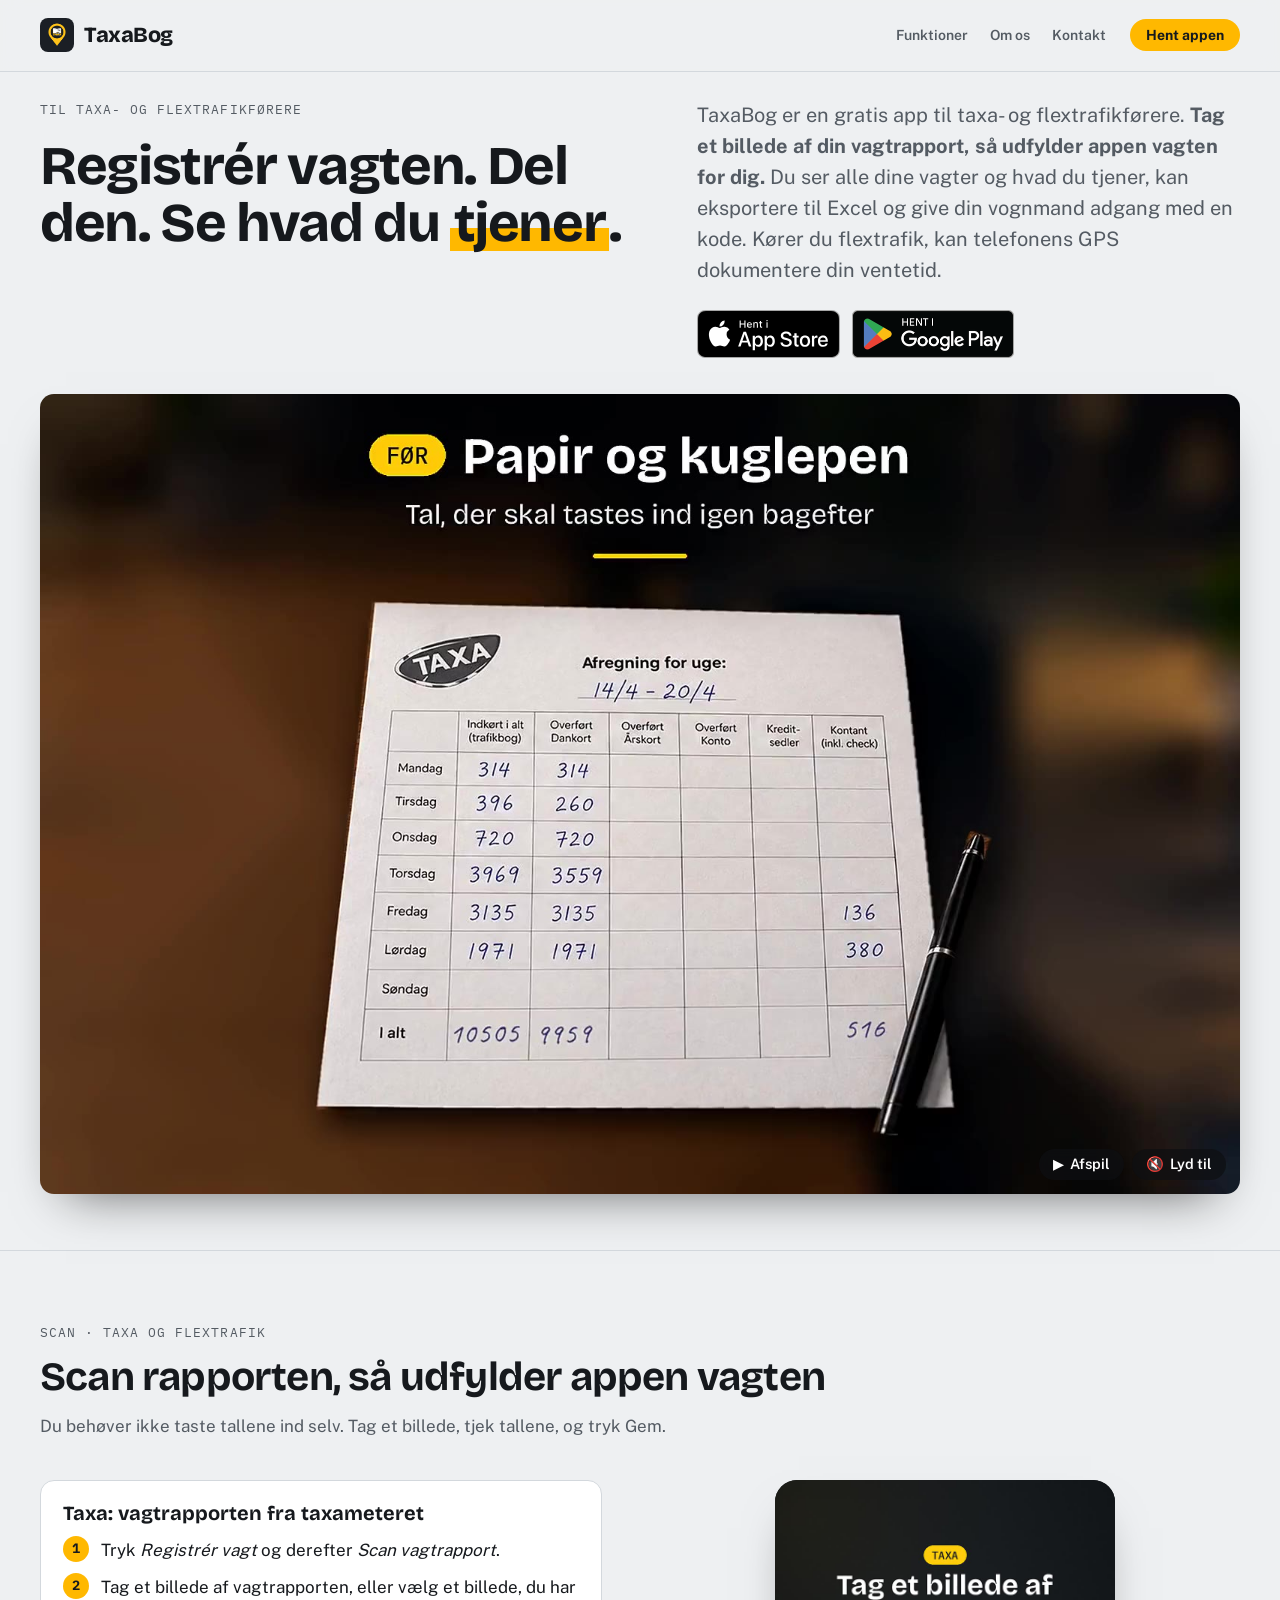
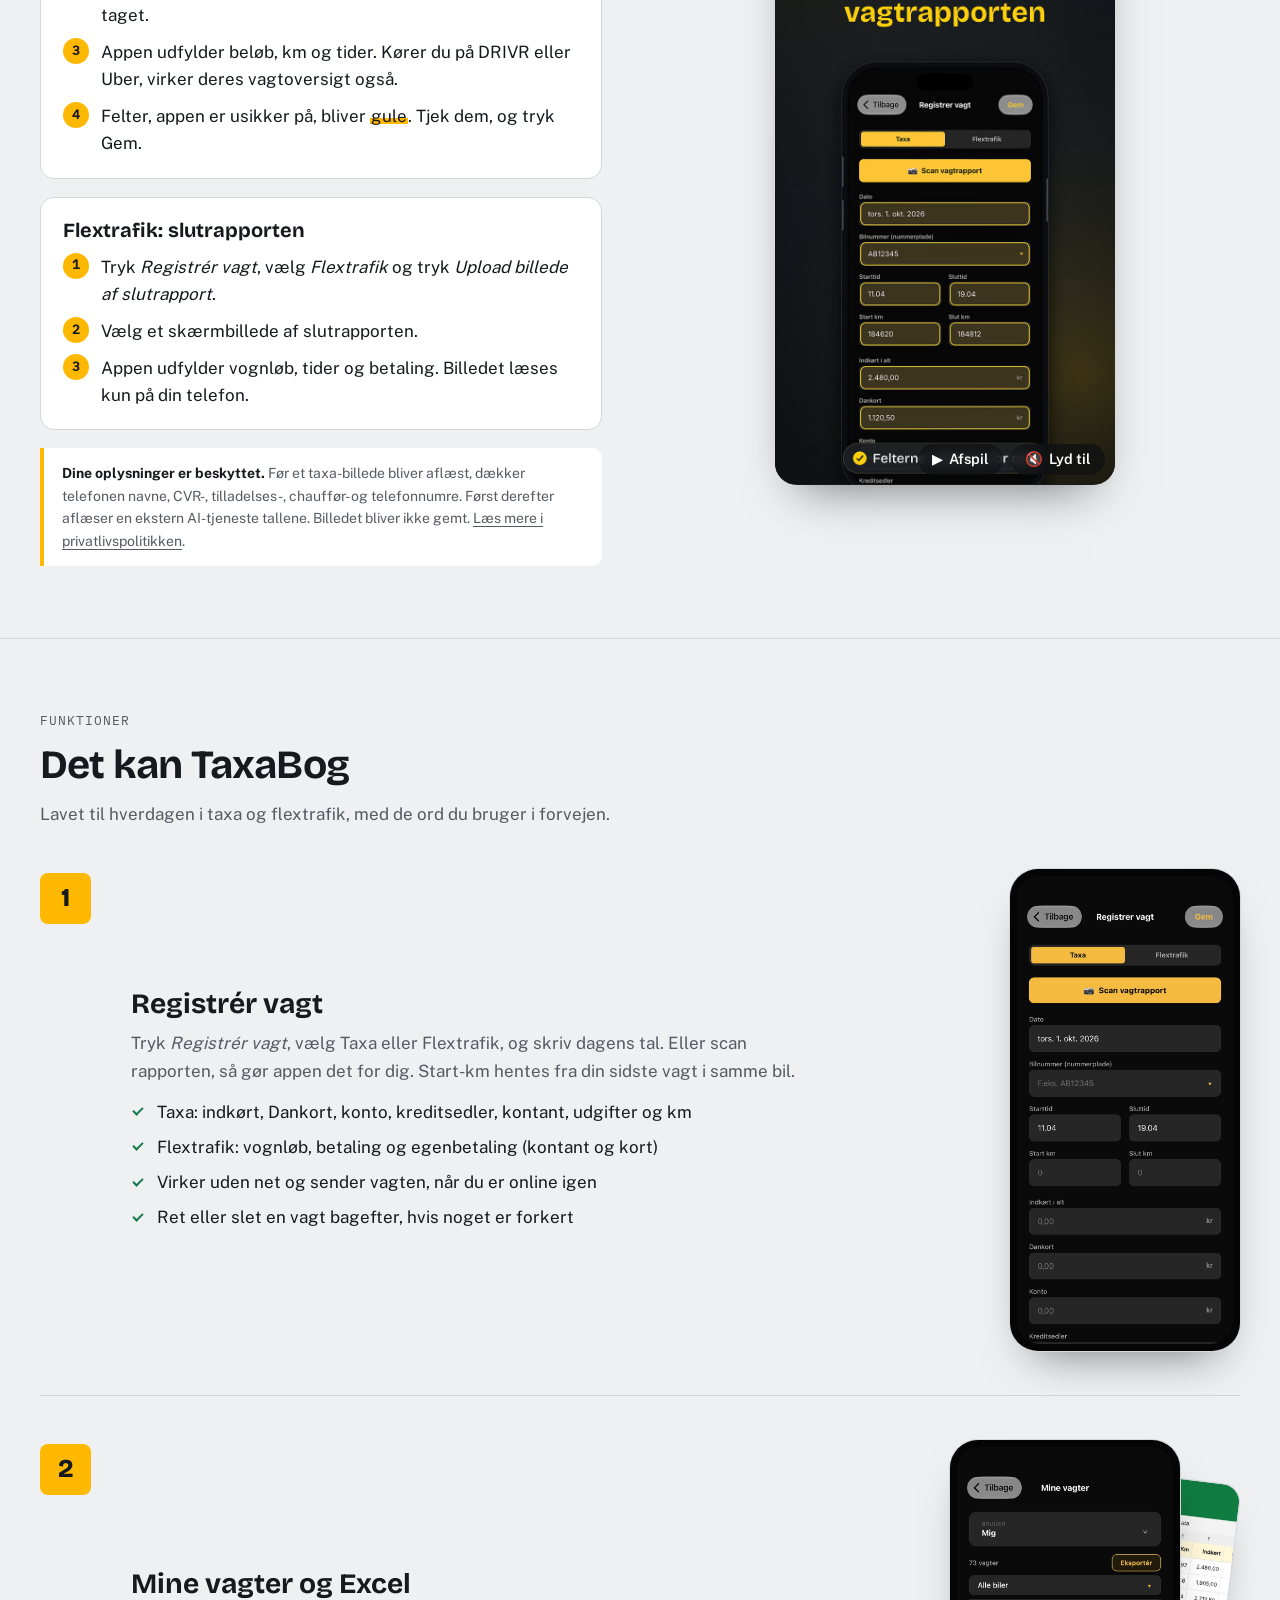
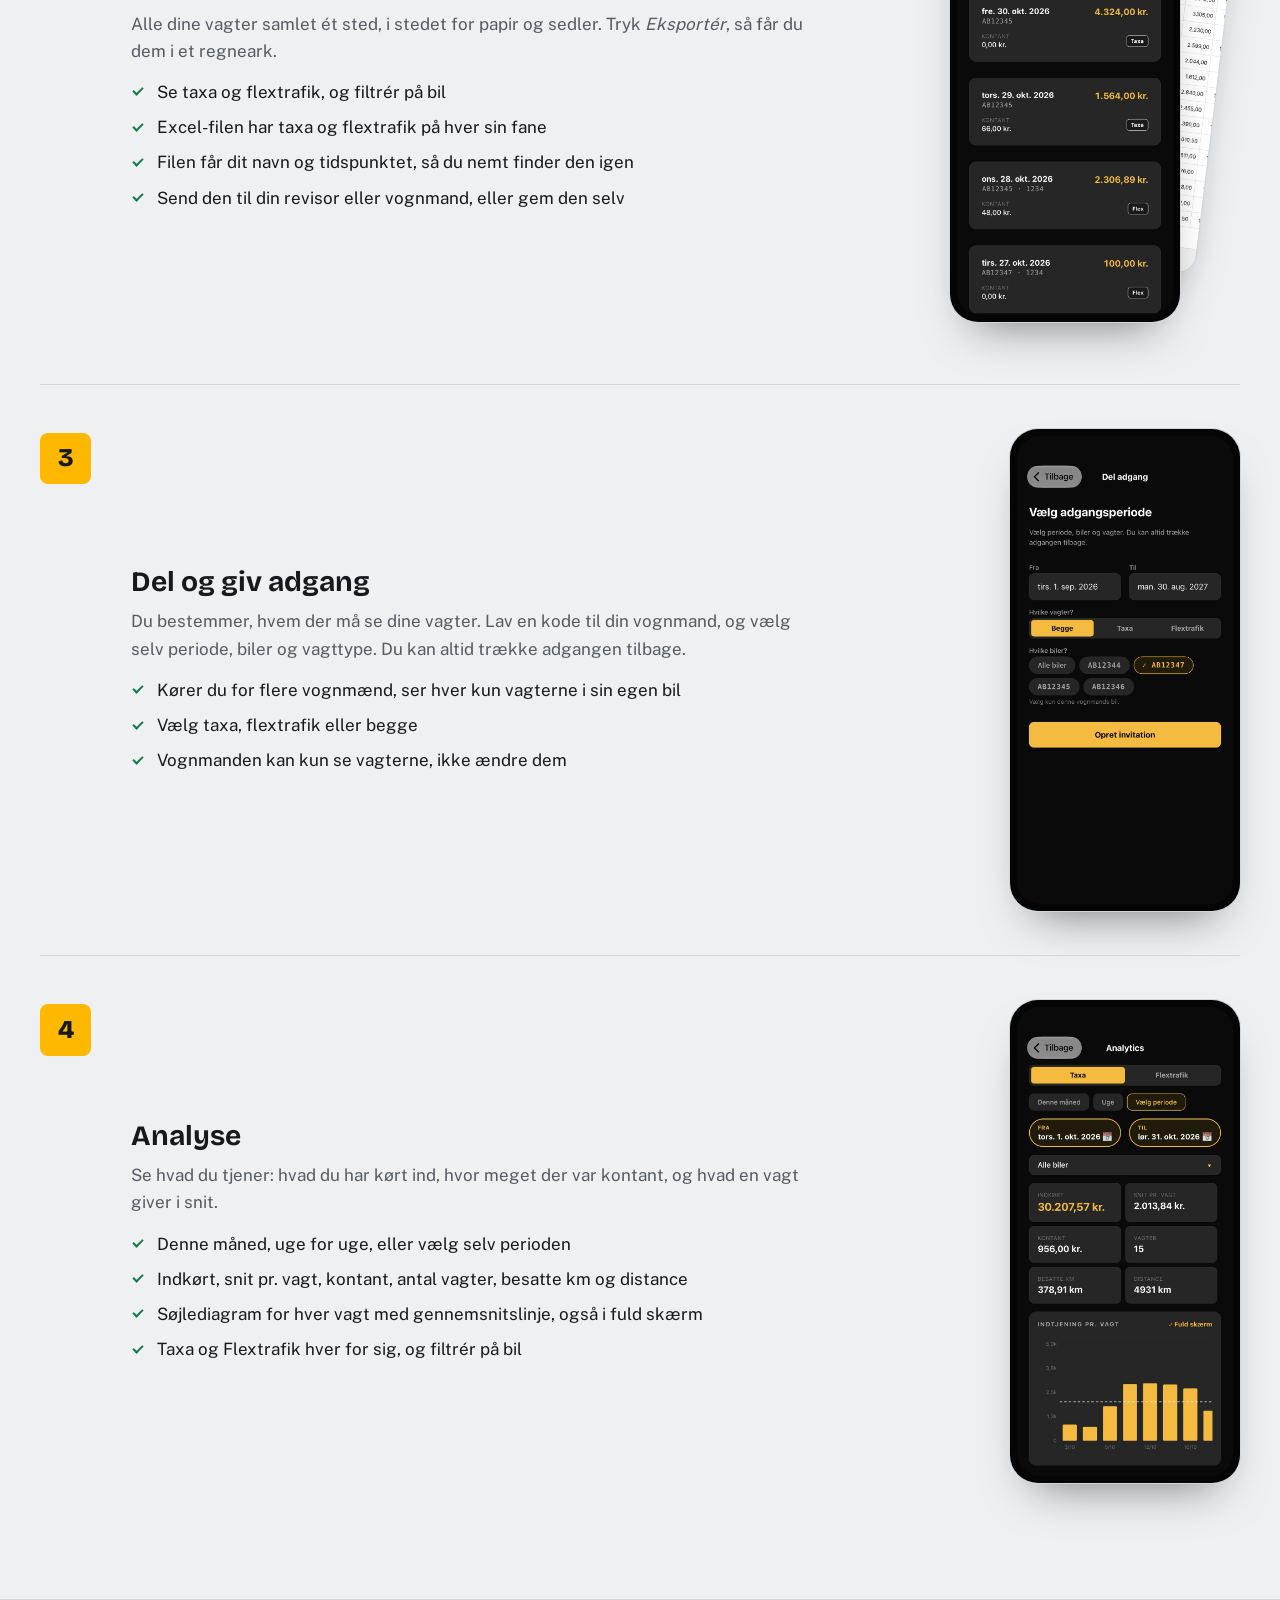
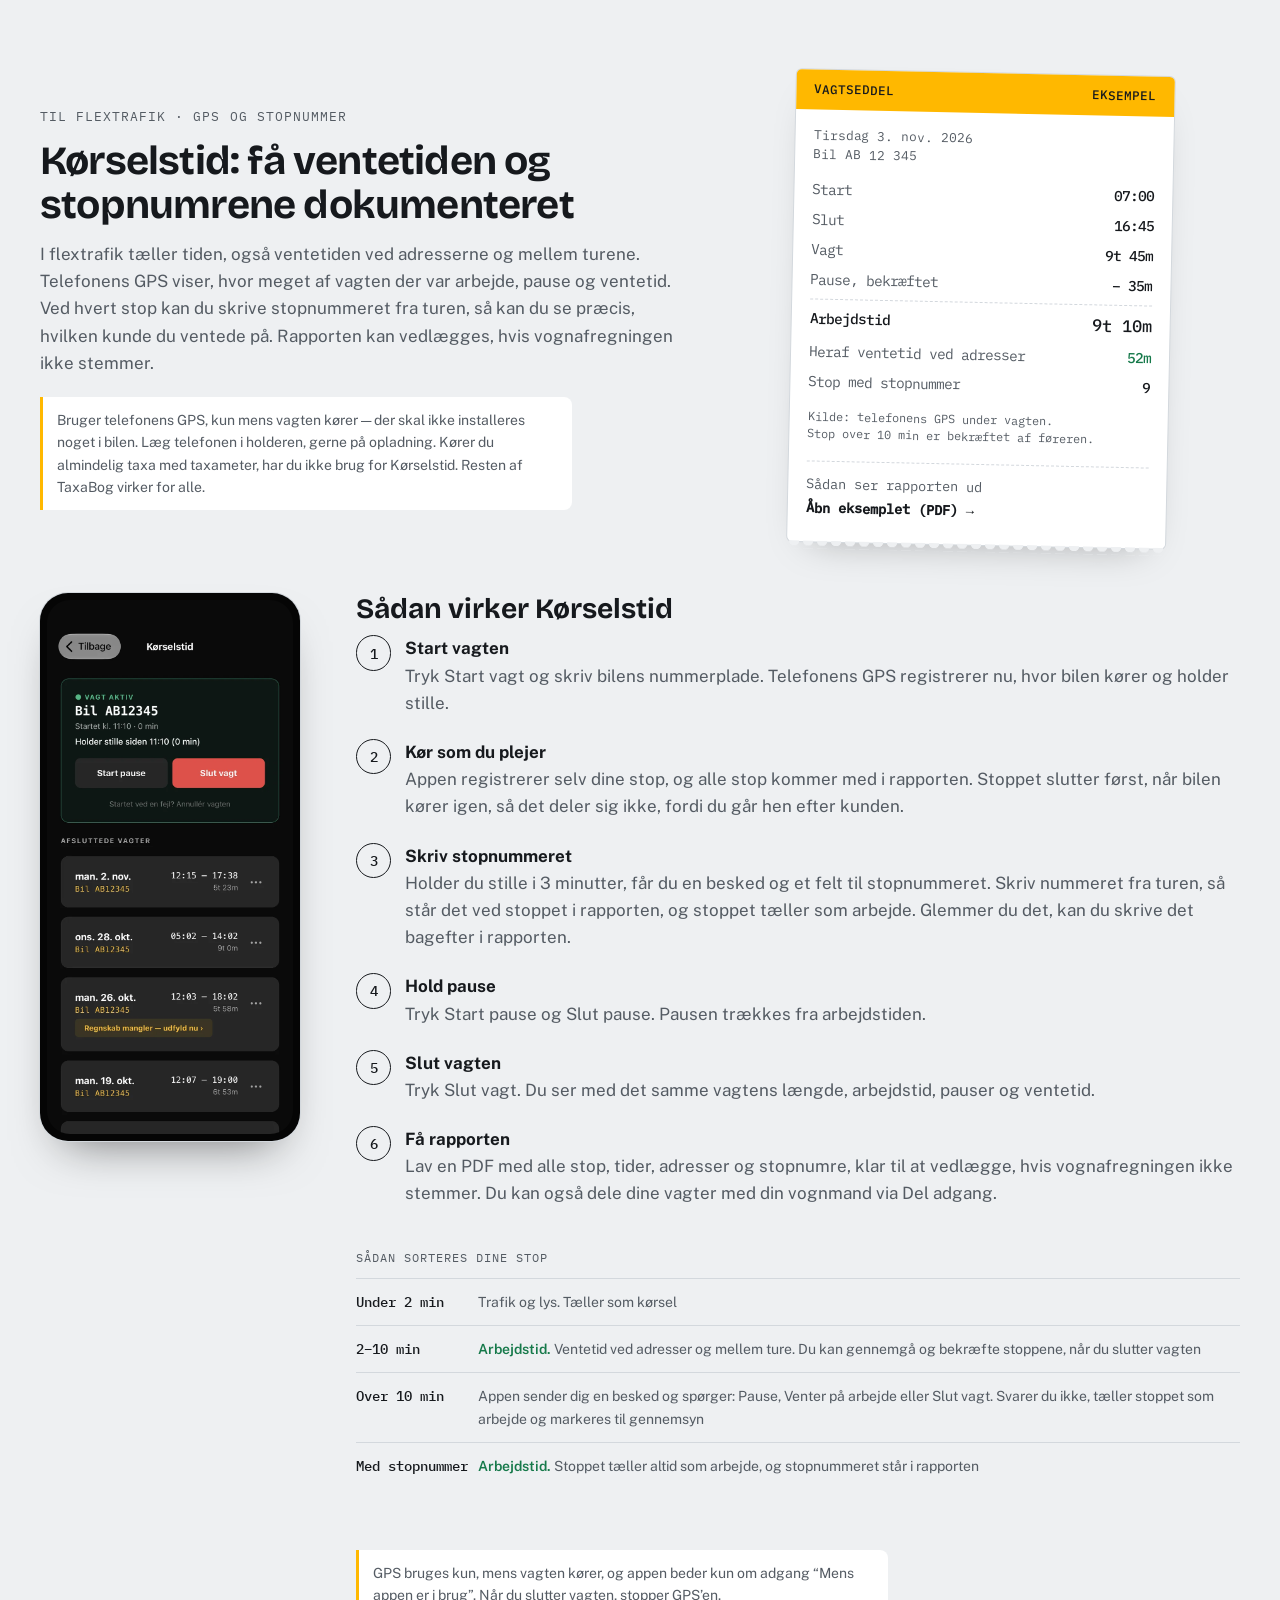
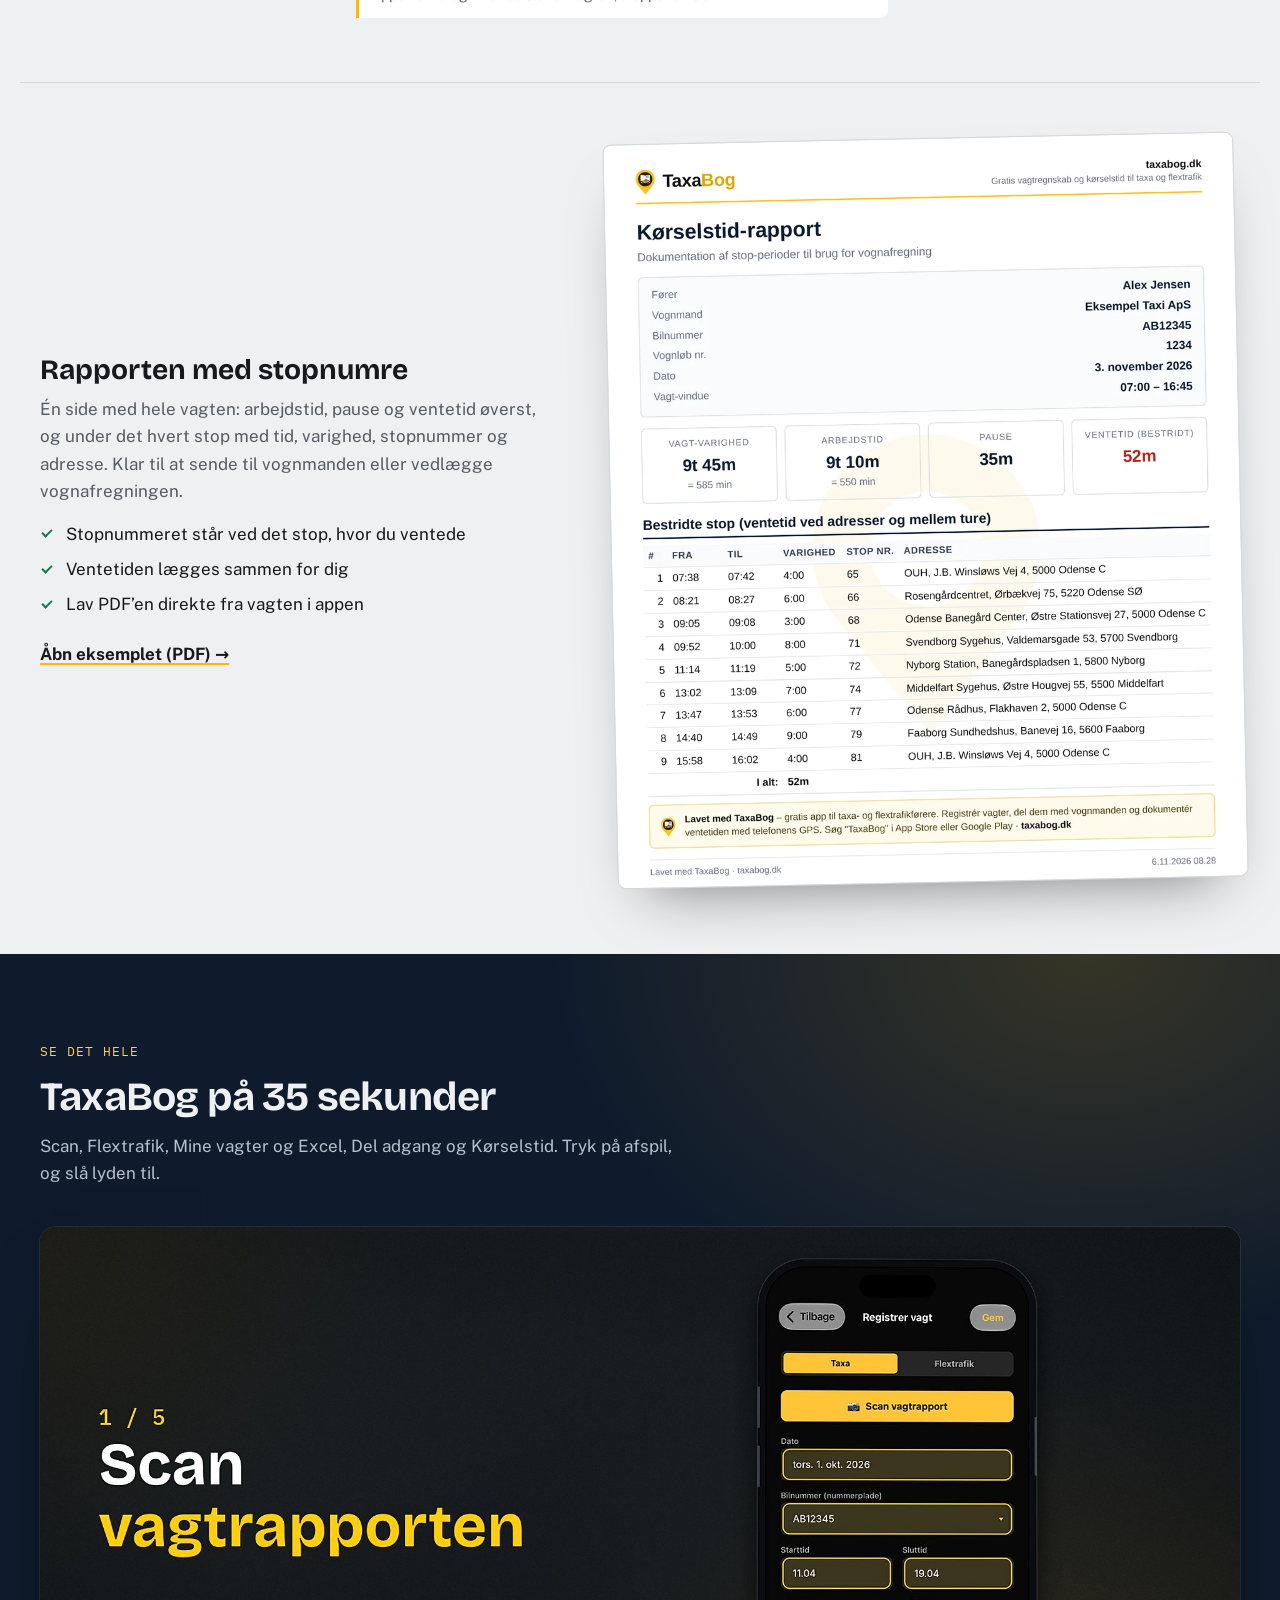
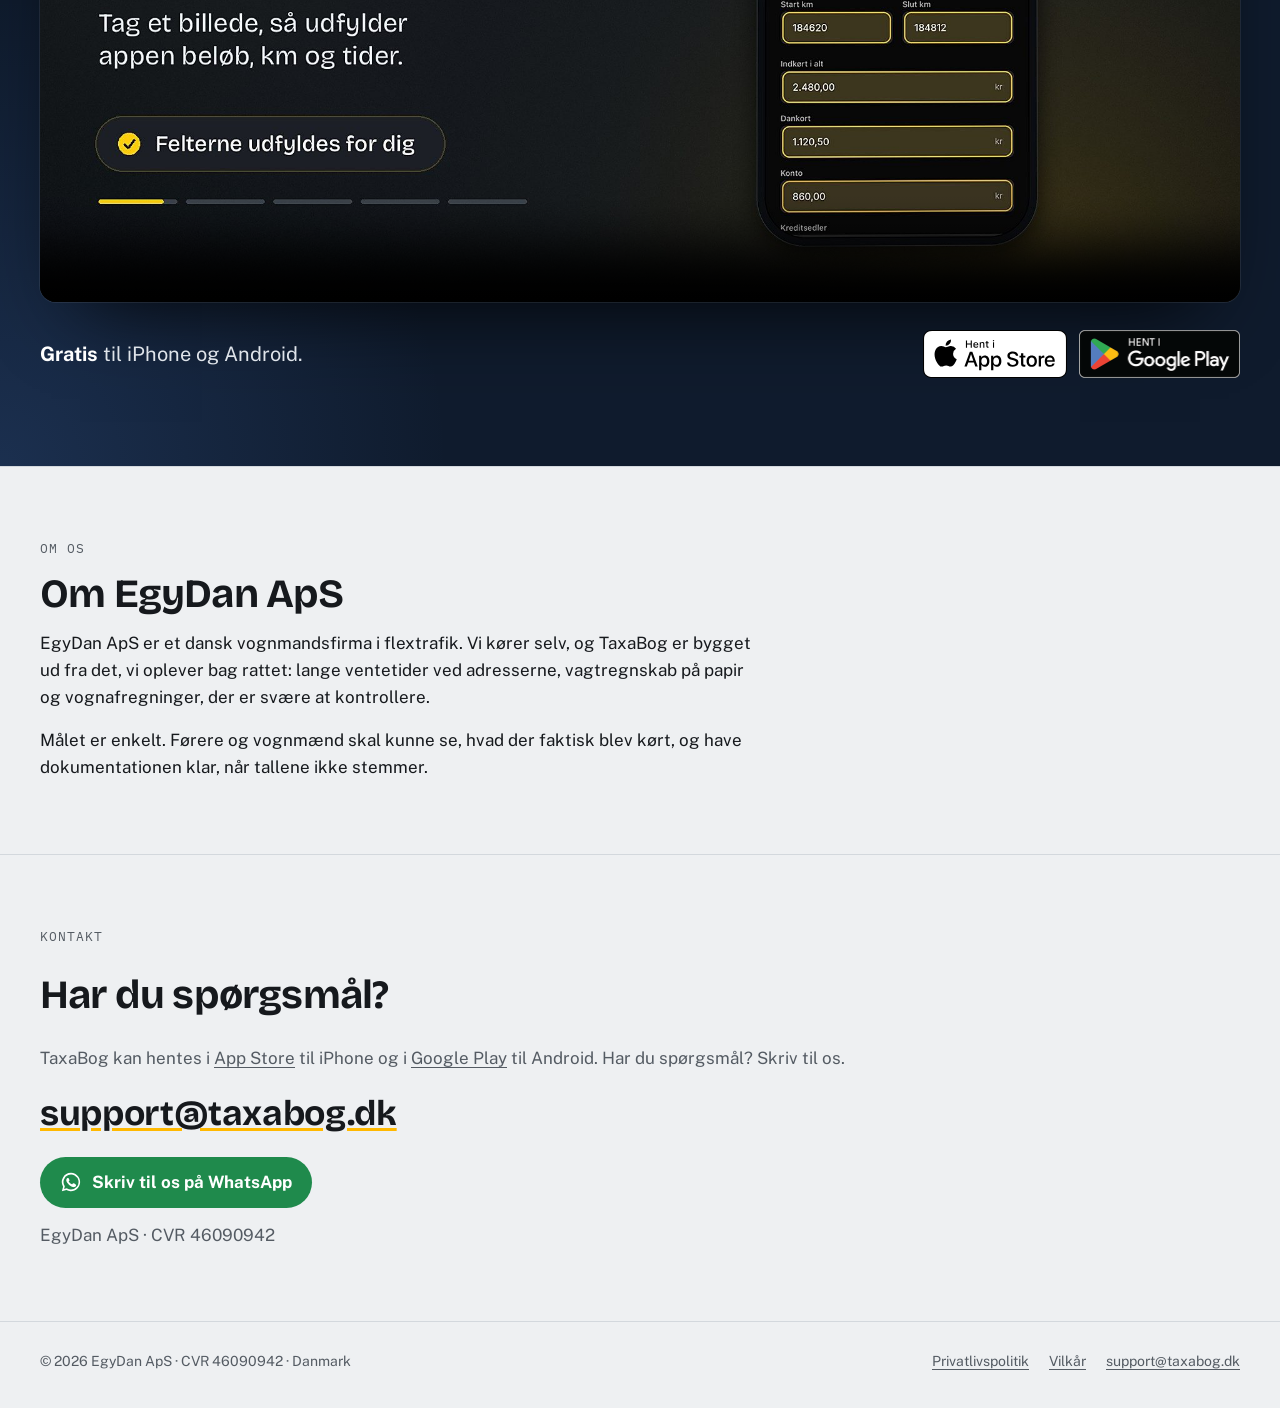
==== commit 23f72cb2: "Forside: designgennemgang (sticky menu med Hent appen, større overskrifter), demo-video i mørkt bånd" ====
--- a/index.html
+++ b/index.html
@@ -70,7 +70,7 @@
 <link rel="apple-touch-icon" href="img/app-icon-180.png">
 <meta name="apple-itunes-app" content="app-id=6820941732">
 <link rel="preload" href="fonts/bricolage-grotesque-latin-wght-normal.woff2" as="font" type="font/woff2" crossorigin>
-<link rel="stylesheet" href="style.css?v=20261103">
+<link rel="stylesheet" href="style.css?v=20261106">
 </head>
 <body>
 <header class="site-header">
@@ -84,6 +84,7 @@
       <a href="#om">Om os</a>
       <a href="#kontakt">Kontakt</a>
     </nav>
+    <a class="nav-cta" href="#hent">Hent appen</a>
   </div>
 </header>
 
@@ -132,6 +133,7 @@
 
   <section id="scan">
     <div class="wrap">
+      <p class="eyebrow">Scan · taxa og flextrafik</p>
       <h2>Scan rapporten, så udfylder appen vagten</h2>
       <p class="section-intro">Du behøver ikke taste tallene ind selv. Tag et billede, tjek tallene, og tryk Gem.</p>
       <div class="scan-grid">
@@ -176,6 +178,7 @@
 
   <section id="taxabog">
   <div class="wrap">
+    <p class="eyebrow">Funktioner</p>
     <h2>Det kan TaxaBog</h2>
     <p class="section-intro">Lavet til hverdagen i taxa og flextrafik, med de ord du bruger i forvejen.</p>
 
@@ -309,10 +312,52 @@
       <p class="k-note">GPS bruges kun, mens vagten kører, og appen beder kun om adgang “Mens appen er i brug”. Når du slutter vagten, stopper GPS’en.</p>
     </div>
   </div>
+  <div class="wrap report">
+    <div class="report-text">
+      <h3>Rapporten med stopnumre</h3>
+      <p>Én side med hele vagten: arbejdstid, pause og ventetid øverst, og under det hvert stop med tid, varighed, stopnummer og adresse. Klar til at sende til vognmanden eller vedlægge vognafregningen.</p>
+      <ul class="ticks">
+        <li>Stopnummeret står ved det stop, hvor du ventede</li>
+        <li>Ventetiden lægges sammen for dig</li>
+        <li>Lav PDF’en direkte fra vagten i appen</li>
+      </ul>
+      <a class="report-link" href="img/eksempel-koerselstid.pdf" target="_blank" rel="noopener">Åbn eksemplet (PDF) →</a>
+    </div>
+    <figure class="report-paper">
+      <a href="img/eksempel-koerselstid.pdf" target="_blank" rel="noopener">
+        <img src="img/rapport-eksempel.webp" width="1000" height="1181" loading="lazy" alt="Eksempel på en Kørselstid-rapport fra TaxaBog med ni stop, stopnumre fra 65 til 81 og 52 minutters ventetid">
+      </a>
+    </figure>
+  </div>
+</section>
+
+<section id="hent" class="demo-band">
+  <div class="wrap">
+    <p class="eyebrow">Se det hele</p>
+    <h2>TaxaBog på 35 sekunder</h2>
+    <p class="section-intro">Scan, Flextrafik, Mine vagter og Excel, Del adgang og Kørselstid. Tryk på afspil, og slå lyden til.</p>
+    <div class="demo-player">
+      <video id="demo-video" controls playsinline preload="none" width="1920" height="1080" poster="img/taxabog-demo-poster.jpg" aria-label="Video: sådan virker TaxaBog, fra scan af vagtrapporten til Kørselstid med stopnummer">
+        <source src="img/taxabog-demo.mp4" type="video/mp4">
+      </video>
+    </div>
+    <div class="demo-cta">
+      <p><strong>Gratis</strong> til iPhone og Android.</p>
+      <div class="actions">
+        <a class="store-badge" href="https://apps.apple.com/app/taxabog-vagtregnskab/id6820941732" target="_blank" rel="noopener">
+          <img src="img/app-store-badge-da-white.svg" width="144" height="48" alt="Hent i App Store">
+        </a>
+        <a class="store-badge" href="https://play.google.com/store/apps/details?id=dk.egydan.taxabog" target="_blank" rel="noopener">
+          <img src="img/google-play-badge-da.png" width="162" height="48" alt="Hent i Google Play">
+        </a>
+      </div>
+    </div>
+  </div>
 </section>
 
 <section id="om">
   <div class="wrap"><div class="about">
+    <p class="eyebrow">Om os</p>
     <h2>Om EgyDan ApS</h2>
     <p>EgyDan ApS er et dansk vognmandsfirma i flextrafik. Vi kører selv, og TaxaBog er bygget ud fra
     det, vi oplever bag rattet: lange ventetider ved adresserne, vagtregnskab på papir og vognafregninger,
@@ -324,7 +369,8 @@
 
 <section id="kontakt">
   <div class="wrap contact-grid">
-    <h2>Kontakt</h2>
+    <p class="eyebrow">Kontakt</p>
+    <h2>Har du spørgsmål?</h2>
     <p>TaxaBog kan hentes i <a href="https://apps.apple.com/app/taxabog-vagtregnskab/id6820941732" target="_blank" rel="noopener">App Store</a> til iPhone og i <a href="https://play.google.com/store/apps/details?id=dk.egydan.taxabog" target="_blank" rel="noopener">Google Play</a> til Android. Har du spørgsmål? Skriv til os.</p>
     <div class="contact-mail"><a href="mailto:support@taxabog.dk">support@taxabog.dk</a></div>
     <div><a class="btn-whatsapp" href="https://wa.me/4560554508?text=Hej%20TaxaBog%2C%20jeg%20har%20et%20sp%C3%B8rgsm%C3%A5l%20om%20appen." target="_blank" rel="noopener">
@@ -363,6 +409,11 @@
           btn.addEventListener('click', function () { if (v.paused) { v.play(); } else { v.pause(); } });
           label(btn, v);
         });
+        // only one video with sound at a time: the demo pauses the loops
+        var demo = document.getElementById('demo-video');
+        if (demo) demo.addEventListener('play', function () {
+          ['hero-video', 'scan-video'].forEach(function (id) { var o = document.getElementById(id); var sb = document.querySelector('[data-sound="' + id + '"]'); if (o && !o.muted && sb) sb.click(); });
+        });
         document.querySelectorAll('[data-sound]').forEach(function (sb) {
           var v = document.getElementById(sb.getAttribute('data-sound'));
           if (!v) return;
--- a/style.css
+++ b/style.css
@@ -681,3 +681,131 @@
   .vbtn { padding: 7px 11px; font-size: 0.82rem; }
   .video-ctl { right: 10px; bottom: 10px; }
 }
+
+/* ---------- 2026-11-06 design pass ---------- */
+
+/* Sticky header with a download button */
+.site-header {
+  position: sticky;
+  top: 0;
+  z-index: 20;
+  background: color-mix(in srgb, var(--bg) 86%, transparent);
+  backdrop-filter: saturate(1.4) blur(10px);
+  -webkit-backdrop-filter: saturate(1.4) blur(10px);
+}
+.site-header .wrap { flex-wrap: nowrap; }
+.site-header .nav { margin-left: auto; }
+.nav-cta {
+  flex: none;
+  padding: 9px 16px;
+  border-radius: 999px;
+  background: var(--signal);
+  color: var(--signal-ink);
+  font-weight: 700;
+  font-size: var(--step--1);
+  text-decoration: none;
+  line-height: 1;
+}
+.nav-cta:hover { filter: brightness(1.06); }
+html { scroll-padding-top: 84px; scroll-behavior: smooth; }
+@media (prefers-reduced-motion: reduce) { html { scroll-behavior: auto; } }
+
+/* Clearer hierarchy: bigger section headings, eyebrow above each */
+h2 { font-size: clamp(1.85rem, 3.3vw, 2.5rem); line-height: 1.1; letter-spacing: -0.02em; }
+section .eyebrow { margin-bottom: 12px; }
+.pillar h3, .how-text h3 { font-size: clamp(1.4rem, 2.2vw, 1.75rem); }
+
+/* Pillars: text sits level with the phone, phones a bit larger */
+.pillar { grid-template-columns: 3.2rem minmax(0, 1fr) 230px; align-items: center; padding-block: 44px; }
+.pillar .pillar-num { align-self: start; margin-top: 4px; }
+.pillar .phone { max-width: 230px; justify-self: end; }
+#vagter.pillar { grid-template-columns: 3.2rem minmax(0, 1fr) 300px; }
+#vagter .phone-stack { justify-self: end; }
+
+/* Kørselstid: the report */
+.report {
+  display: grid;
+  grid-template-columns: minmax(0, 0.9fr) minmax(0, 1.1fr);
+  gap: 56px;
+  align-items: center;
+  margin-top: 64px;
+  padding-top: 56px;
+  border-top: 1px solid var(--line);
+}
+.report-text h3 {
+  font-family: var(--display);
+  font-weight: 700;
+  font-size: clamp(1.4rem, 2.2vw, 1.75rem);
+  line-height: 1.15;
+  margin: 0 0 10px;
+}
+.report-text p { color: var(--muted); margin: 0 0 16px; max-width: 34em; }
+.report-link {
+  display: inline-block;
+  margin-top: 22px;
+  font-weight: 700;
+  text-decoration-color: var(--signal);
+  text-decoration-thickness: 2px;
+}
+.report-paper { margin: 0; }
+.report-paper a { display: block; line-height: 0; }
+.report-paper img {
+  display: block;
+  width: 100%;
+  height: auto;
+  border-radius: 8px;
+  background: #fff;
+  box-shadow: 0 0 0 1px var(--line), 0 30px 60px -30px rgba(0, 0, 0, 0.5);
+  transform: rotate(-1.2deg);
+}
+@media (prefers-reduced-motion: no-preference) {
+  .report-paper img { transition: transform 0.4s ease; }
+  .report-paper a:hover img { transform: rotate(0deg) scale(1.01); }
+}
+
+/* The demo video: a dark band that closes the page with the store badges */
+.demo-band {
+  background: #0f1b2d;
+  color: #eef0f2;
+  border-top: 0;
+  padding-block: 88px;
+  background-image:
+    radial-gradient(60% 50% at 85% 0%, rgba(255, 184, 0, 0.16), transparent 70%),
+    radial-gradient(50% 60% at 0% 100%, rgba(70, 120, 200, 0.22), transparent 70%);
+}
+.demo-band .eyebrow { color: #ffcf4d; }
+.demo-band .section-intro { color: #b7c0cc; }
+.demo-player {
+  border-radius: 16px;
+  overflow: hidden;
+  background: #000;
+  box-shadow: 0 0 0 1px rgba(255, 255, 255, 0.08), 0 40px 80px -40px rgba(0, 0, 0, 0.9);
+}
+.demo-player video { display: block; width: 100%; height: auto; aspect-ratio: 16 / 9; }
+.demo-cta {
+  display: flex;
+  flex-wrap: wrap;
+  align-items: center;
+  justify-content: space-between;
+  gap: 16px 24px;
+  margin-top: 28px;
+}
+.demo-cta p { margin: 0; font-size: var(--step-1); color: #dfe4ea; }
+.demo-cta strong { color: #fff; }
+
+/* Contact as a clear card */
+#kontakt .contact-grid { gap: 14px; }
+
+@media (max-width: 820px) {
+  .site-header .wrap { flex-direction: row; flex-wrap: wrap; align-items: center; padding-block: 12px; }
+  .site-header .nav { order: 3; margin-left: 0; }
+  .nav-cta { margin-left: auto; padding: 8px 14px; }
+  html { scroll-padding-top: 110px; }
+  .pillar { grid-template-columns: minmax(0, 1fr); align-items: start; padding-block: 34px; }
+  .pillar .phone, #vagter .phone-stack { justify-self: start; }
+  #vagter.pillar { grid-template-columns: minmax(0, 1fr); }
+  .report { grid-template-columns: minmax(0, 1fr); gap: 32px; margin-top: 48px; padding-top: 40px; }
+  .report-paper img { transform: none; }
+  .demo-band { padding-block: 64px; }
+  .demo-player { border-radius: 12px; margin-inline: -4px; }
+}
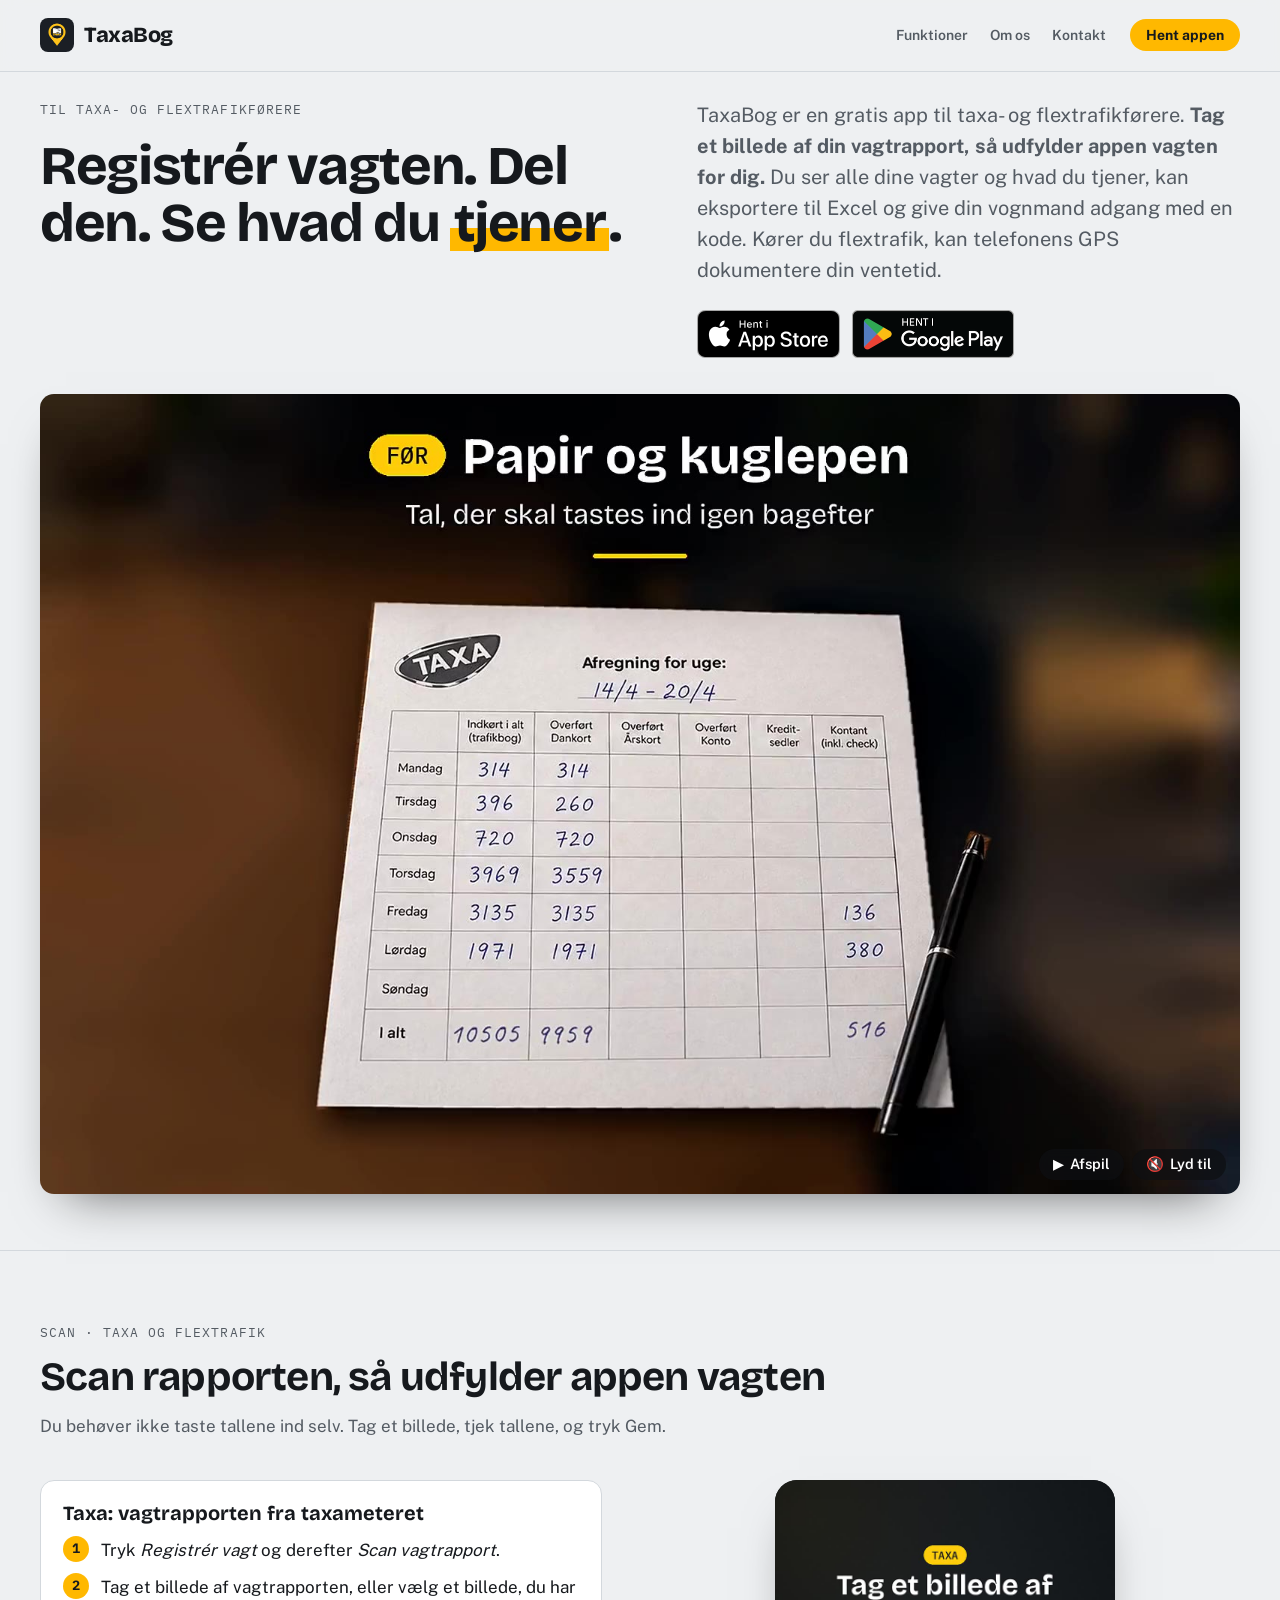
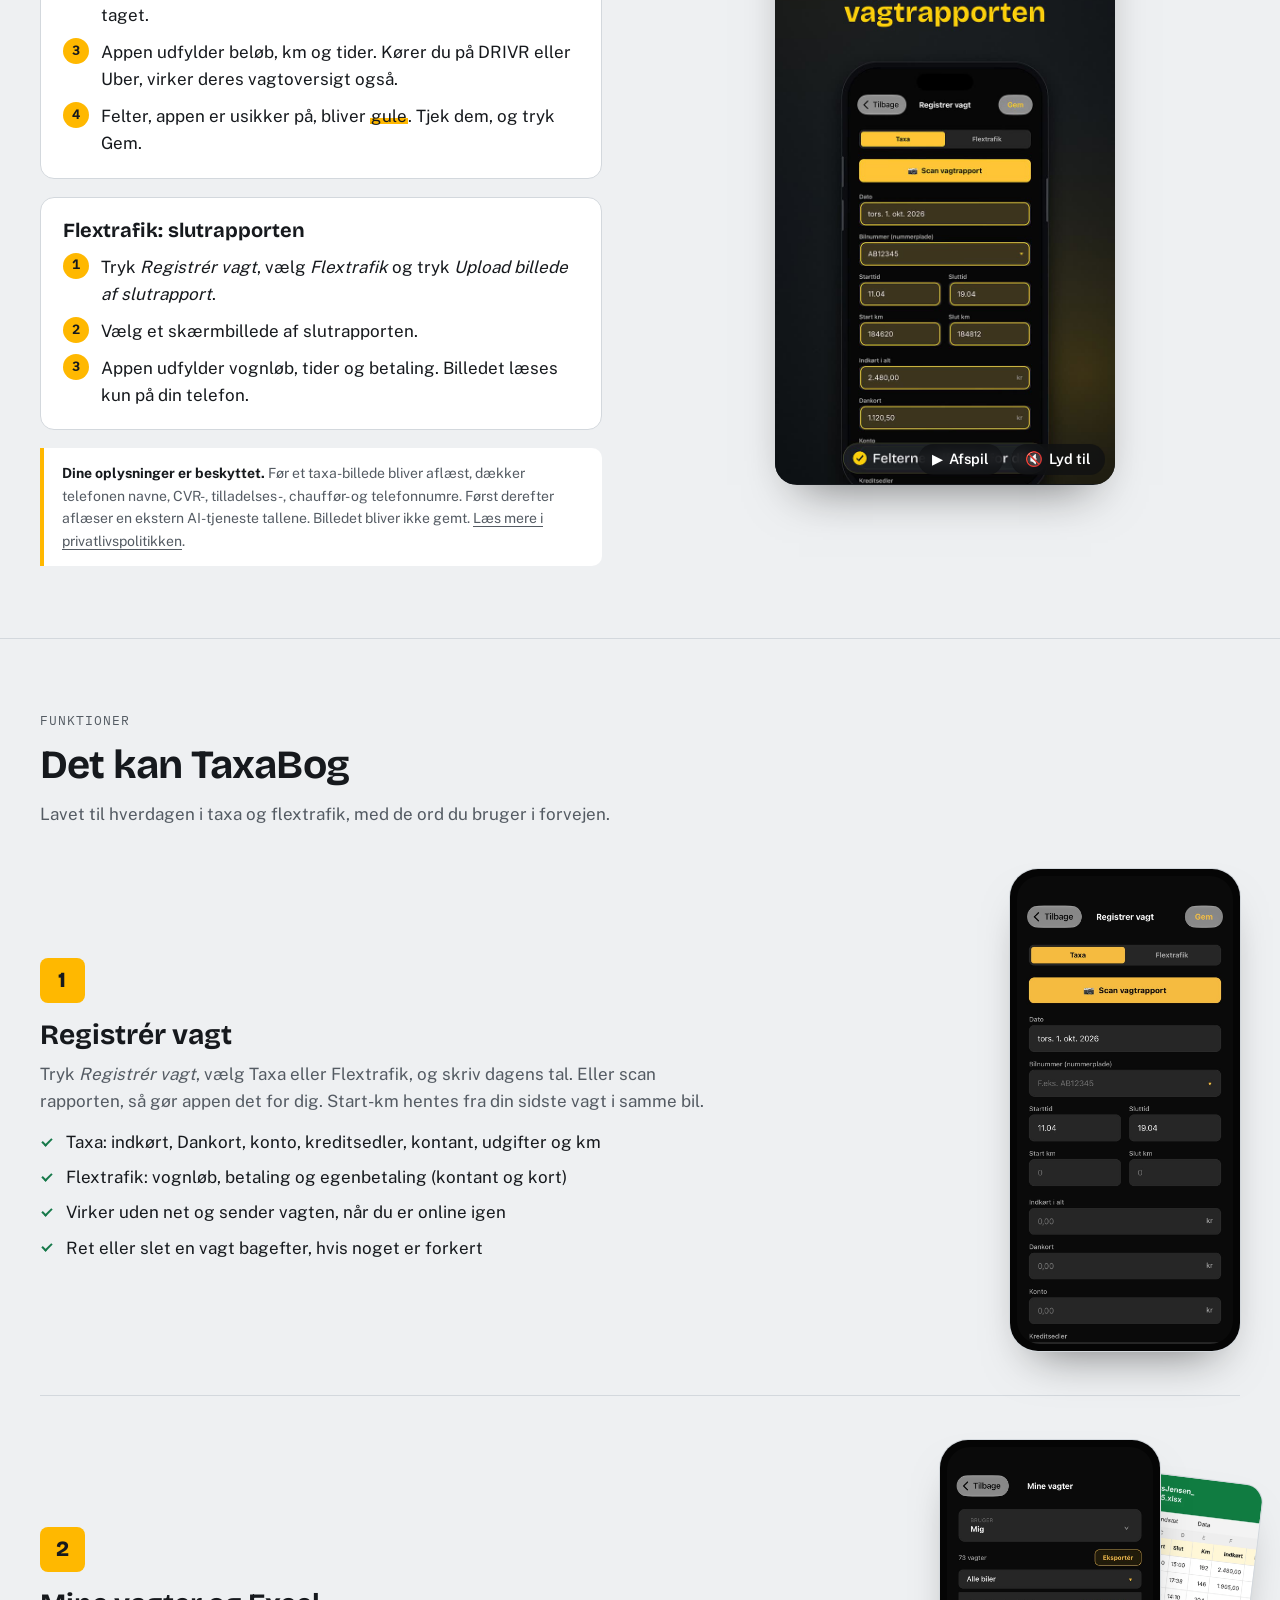
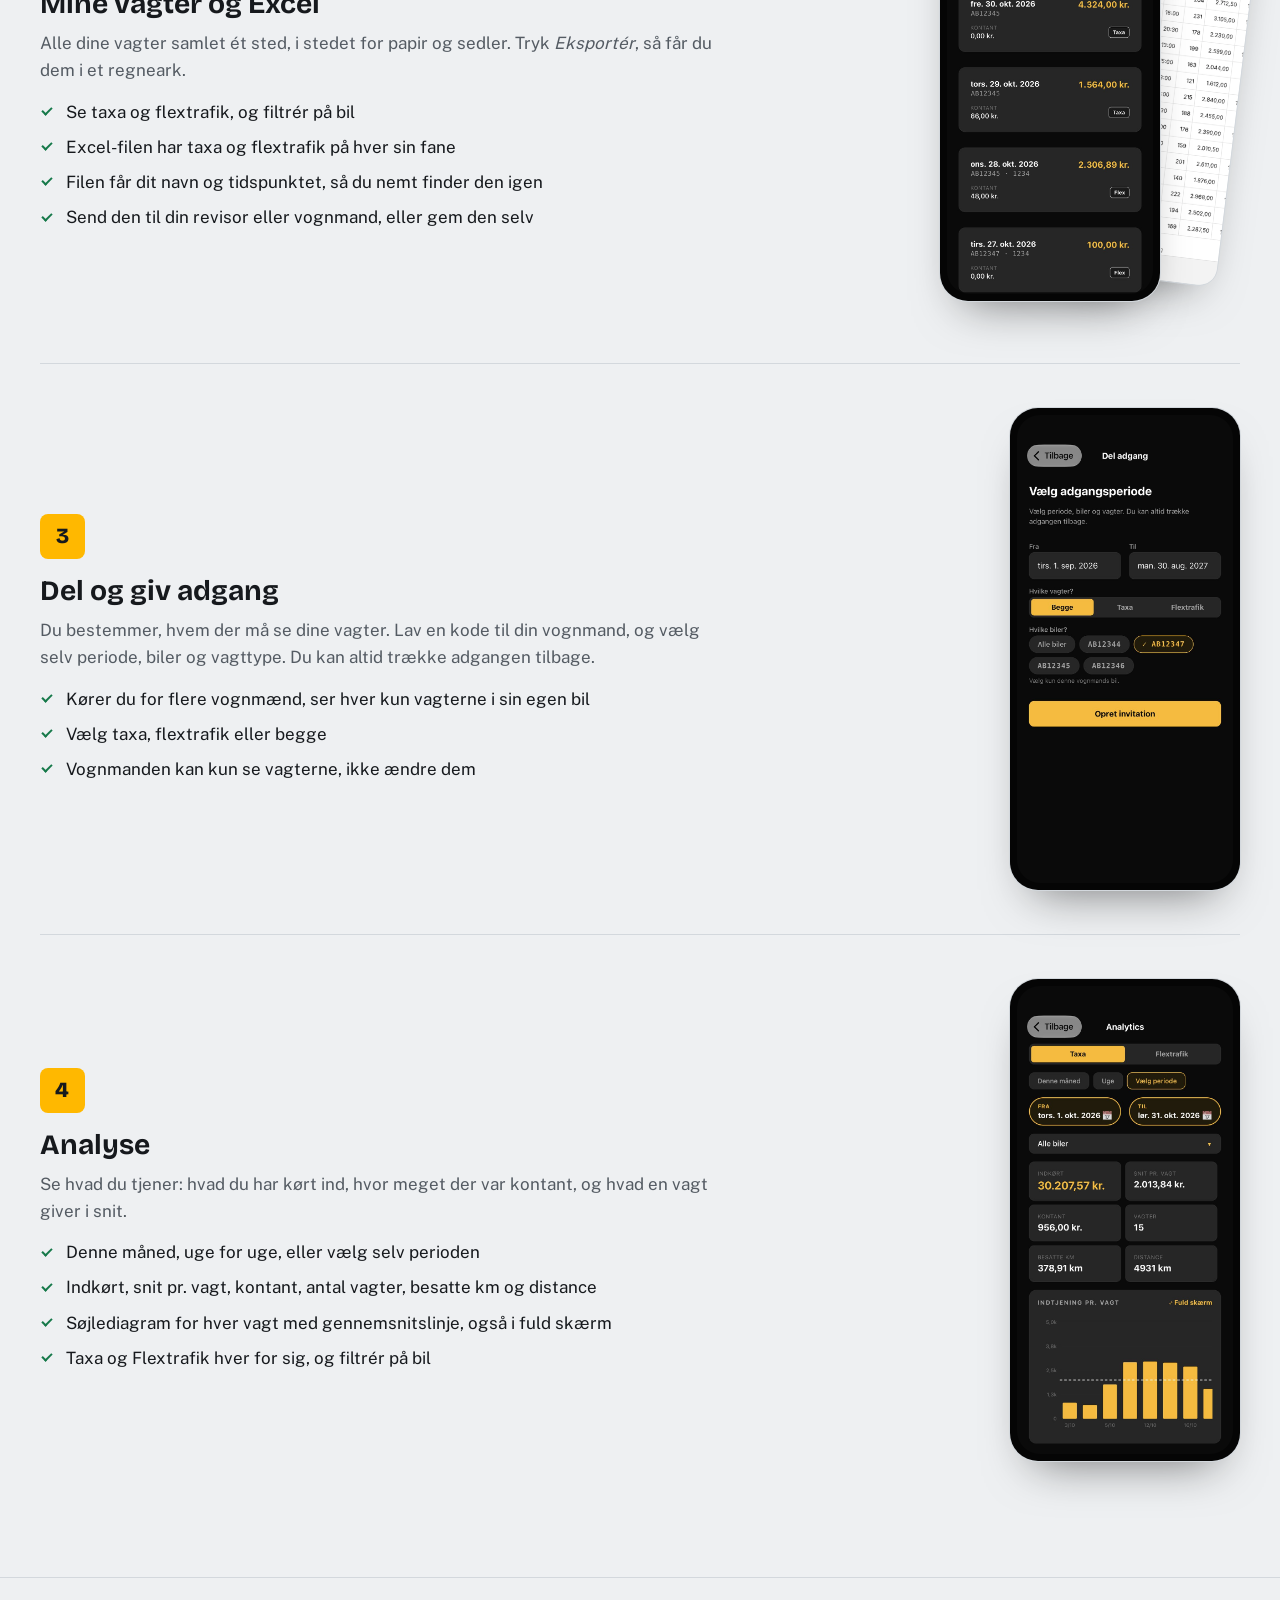
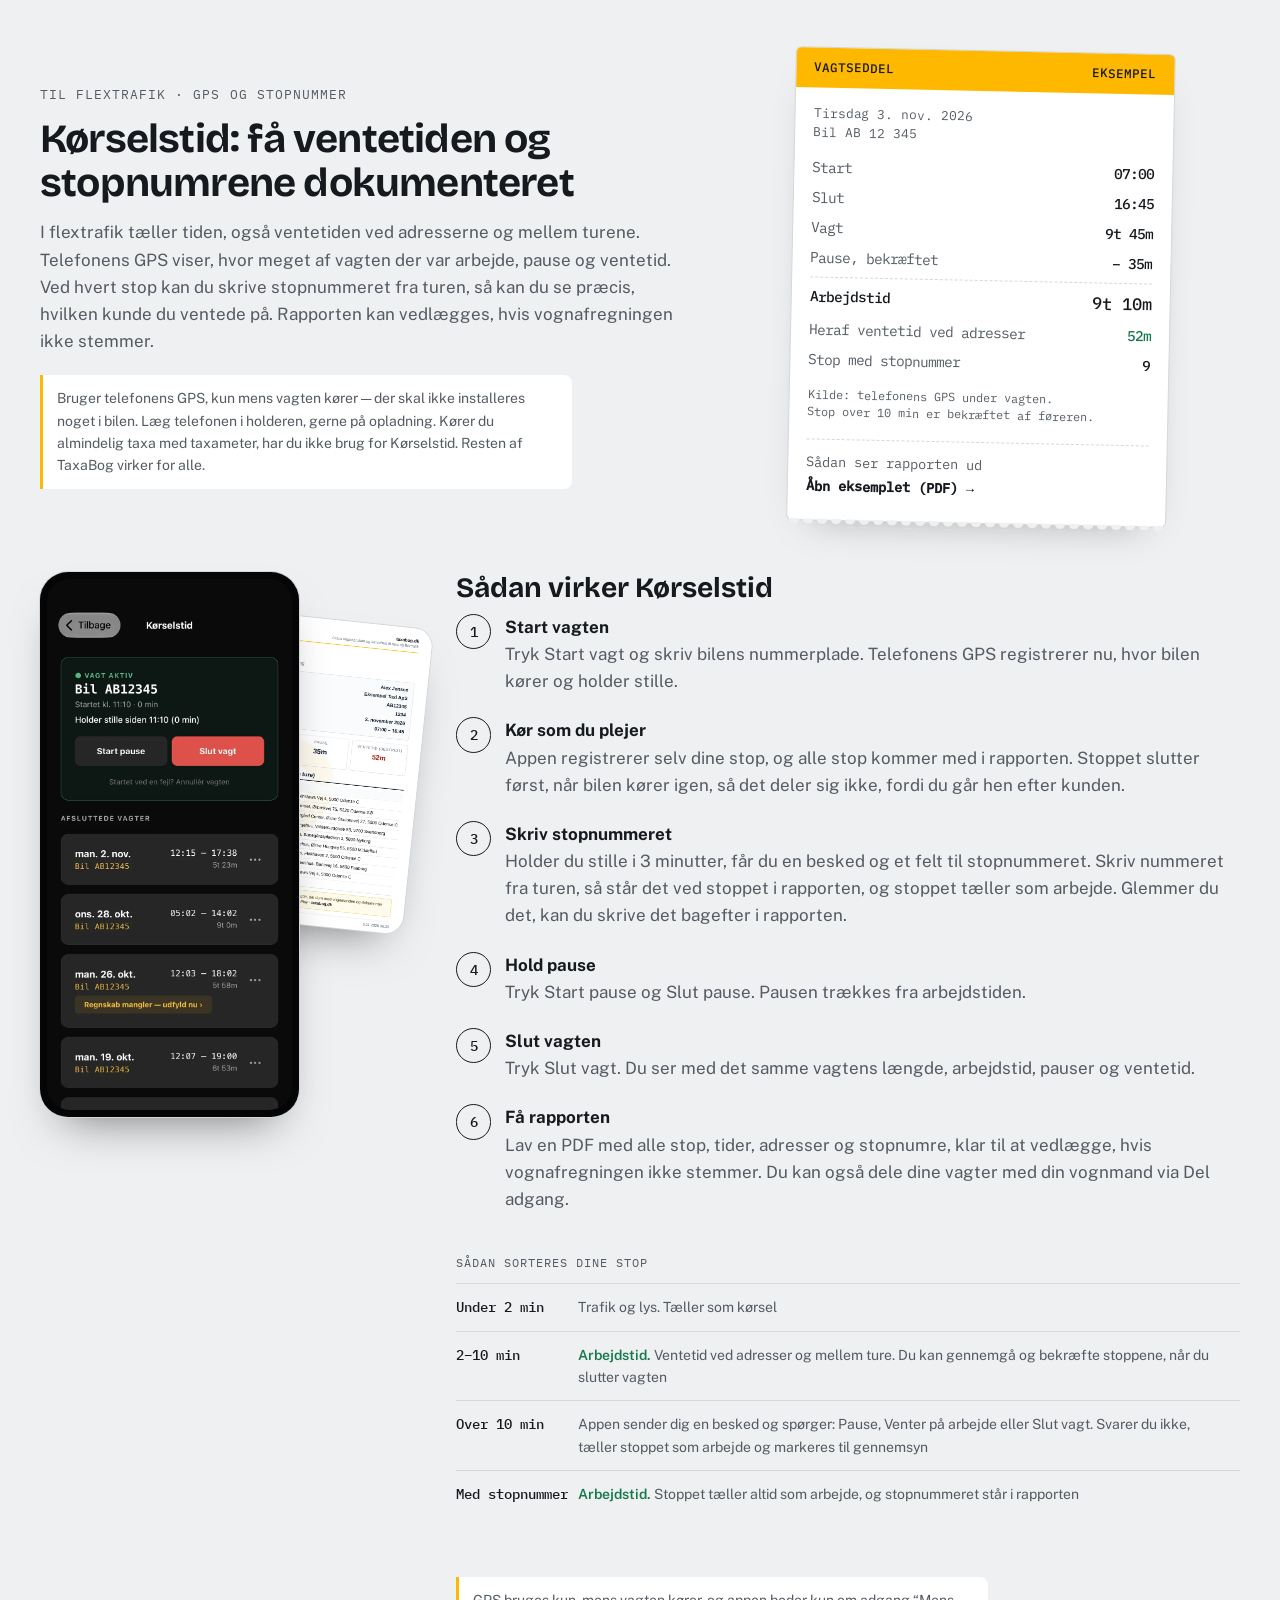
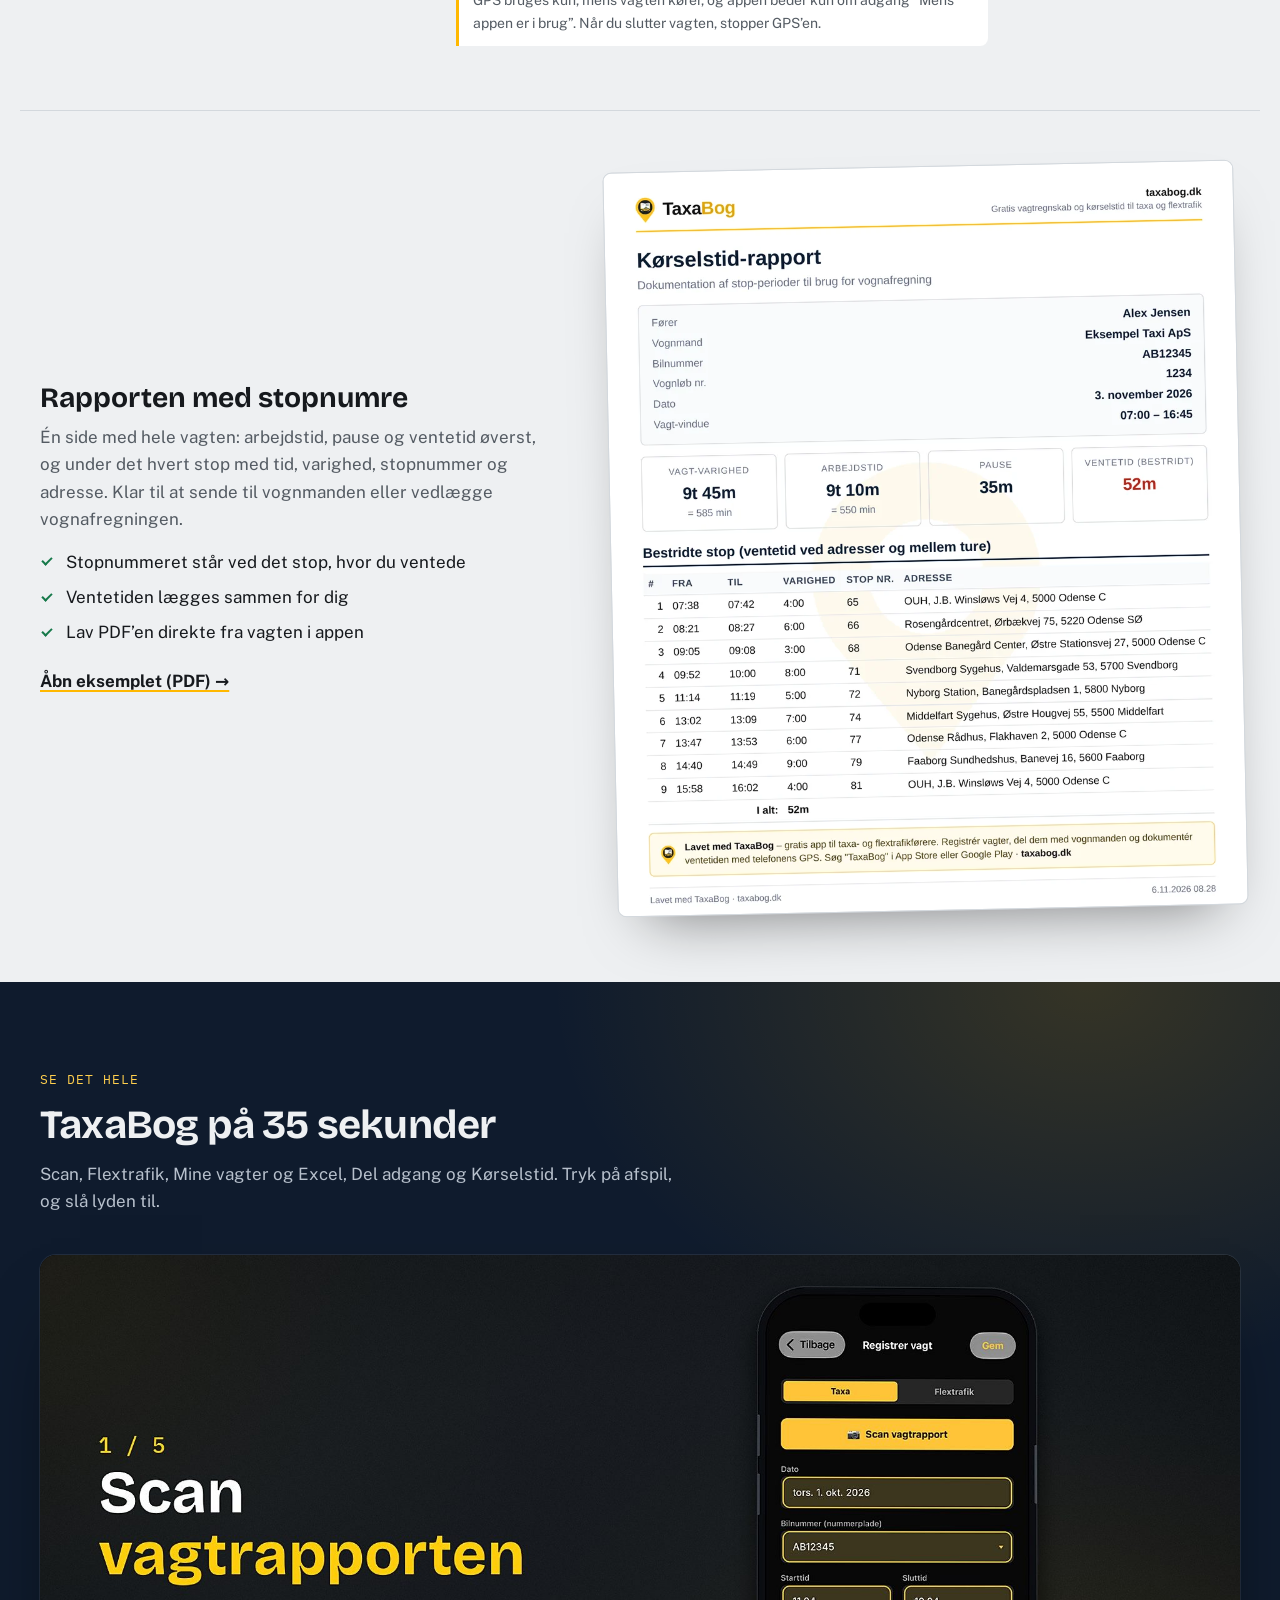
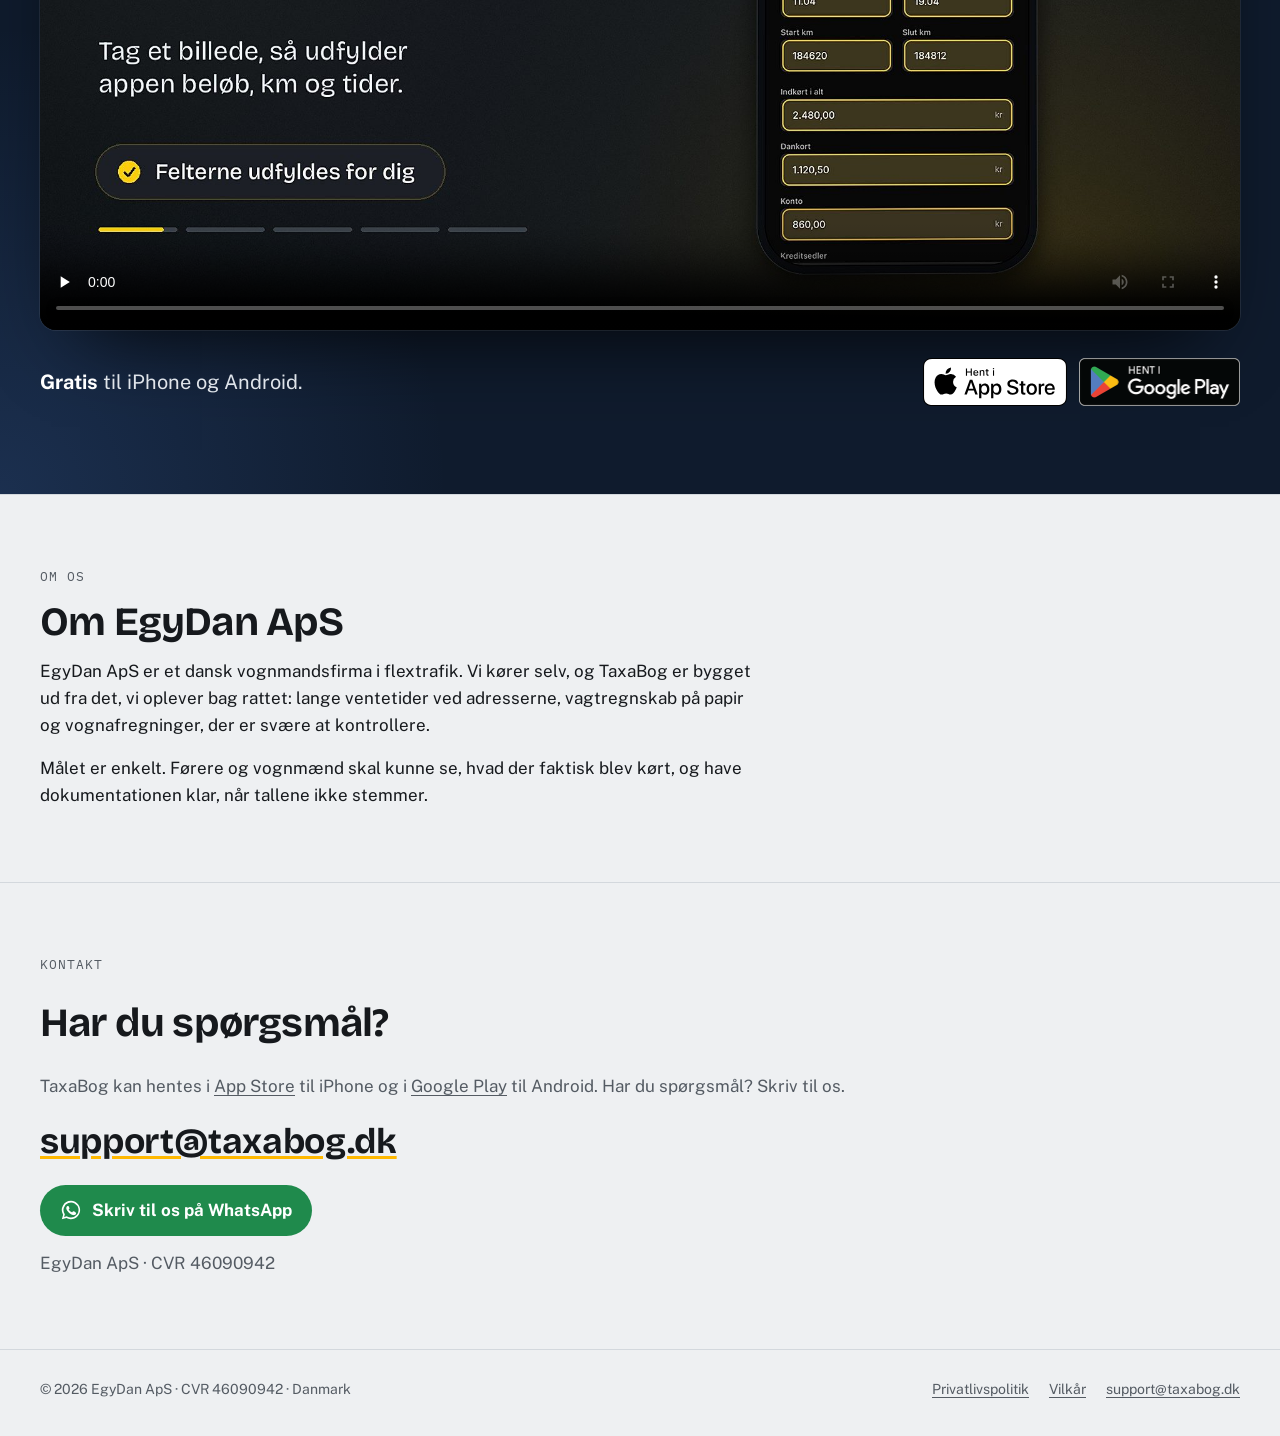
==== commit 7761eaf8: "Forside: Kørselstid-rapporten bag telefonen i Kørselstid, tallet over overskriften i funktionerne, E" ====
--- a/index.html
+++ b/index.html
@@ -70,7 +70,7 @@
 <link rel="apple-touch-icon" href="img/app-icon-180.png">
 <meta name="apple-itunes-app" content="app-id=6820941732">
 <link rel="preload" href="fonts/bricolage-grotesque-latin-wght-normal.woff2" as="font" type="font/woff2" crossorigin>
-<link rel="stylesheet" href="style.css?v=20261106">
+<link rel="stylesheet" href="style.css?v=20261106b">
 </head>
 <body>
 <header class="site-header">
@@ -183,8 +183,8 @@
     <p class="section-intro">Lavet til hverdagen i taxa og flextrafik, med de ord du bruger i forvejen.</p>
 
     <div class="pillar" id="registrer">
-      <div class="pillar-num">1</div>
       <div class="pillar-body">
+        <div class="pillar-num">1</div>
         <h3>Registrér vagt</h3>
         <p>Tryk <em>Registrér vagt</em>, vælg Taxa eller Flextrafik, og skriv dagens tal. Eller scan rapporten, så gør appen det for dig. Start-km hentes fra din sidste vagt i samme bil.</p>
         <ul class="ticks">
@@ -200,8 +200,8 @@
     </div>
 
           <div class="pillar" id="vagter">
+        <div class="pillar-body">
         <div class="pillar-num">2</div>
-        <div class="pillar-body">
           <h3>Mine vagter og Excel</h3>
           <p>Alle dine vagter samlet ét sted, i stedet for papir og sedler. Tryk <em>Eksportér</em>,
           så får du dem i et regneark.</p>
@@ -221,8 +221,8 @@
       </div>
 
       <div class="pillar" id="del">
+        <div class="pillar-body">
         <div class="pillar-num">3</div>
-      <div class="pillar-body">
         <h3>Del og giv adgang</h3>
         <p>Du bestemmer, hvem der må se dine vagter. Lav en kode til din vognmand, og vælg selv periode, biler og vagttype. Du kan altid trække adgangen tilbage.</p>
         <ul class="ticks">
@@ -237,8 +237,8 @@
     </div>
 
     <div class="pillar" id="analyse">
+        <div class="pillar-body">
         <div class="pillar-num">4</div>
-      <div class="pillar-body">
         <h3>Analyse</h3>
         <p>Se hvad du tjener: hvad du har kørt ind, hvor meget der var kontant, og hvad en vagt giver i snit.</p>
         <ul class="ticks">
@@ -283,9 +283,14 @@
     </aside>
   </div>
   <div class="wrap how">
-    <figure class="phone phone-k">
-      <img src="img/app-koerselstid.webp" width="390" height="845" loading="lazy" alt="Kørselstid i TaxaBog: en aktiv vagt med Start pause og Slut vagt og en liste over afsluttede vagter">
-    </figure>
+    <div class="phone-stack k-stack">
+      <a class="stack-back k-report" href="img/eksempel-koerselstid.pdf" target="_blank" rel="noopener" aria-label="Åbn eksempel på Kørselstid-rapporten (PDF)">
+        <img src="img/rapport-eksempel.webp" width="1000" height="1181" loading="lazy" alt="Kørselstid-rapporten fra TaxaBog med stop, ventetid og stopnumre">
+      </a>
+      <figure class="phone phone-k">
+        <img src="img/app-koerselstid.webp" width="390" height="845" loading="lazy" alt="Kørselstid i TaxaBog: en aktiv vagt med Start pause og Slut vagt og en liste over afsluttede vagter">
+      </figure>
+    </div>
     <div class="how-text">
       <div>
         <h3>Sådan virker Kørselstid</h3>
--- a/style.css
+++ b/style.css
@@ -809,3 +809,41 @@
   .demo-band { padding-block: 64px; }
   .demo-player { border-radius: 12px; margin-inline: -4px; }
 }
+
+/* Kørselstid: the report peeks out behind the phone */
+.how { grid-template-columns: 360px minmax(0, 1fr); }
+.k-stack { max-width: 360px; padding-bottom: 24px; }
+.k-stack .phone-k { width: 72%; max-width: 260px; }
+.k-stack .k-report {
+  top: 60px;
+  right: -6px;
+  left: auto;
+  width: 66%;
+  line-height: 0;
+  transform: rotate(6deg);
+  background: #fff;
+  overflow: hidden;
+}
+.k-stack .k-report img { display: block; width: 100%; height: auto; }
+@media (prefers-reduced-motion: no-preference) {
+  .k-stack .k-report { transition: transform 0.35s ease; }
+  .k-stack .k-report:hover { transform: rotate(3deg) scale(1.03); }
+}
+@media (max-width: 820px) {
+  .how { grid-template-columns: minmax(0, 1fr); }
+  .k-stack { order: 2; max-width: 320px; }
+  .k-stack .phone-k { max-width: 240px; }
+}
+
+/* Pillars v2: the number sits on top of the heading, text block centred next to the phone */
+.pillar { grid-template-columns: minmax(0, 1fr) 230px; align-items: center; column-gap: 56px; }
+#vagter.pillar { grid-template-columns: minmax(0, 1fr) 300px; }
+.pillar-body .pillar-num { width: 2.8rem; height: 2.8rem; font-size: 1.35rem; margin: 0 0 16px; align-self: auto; }
+.k-stack .k-report { width: 72%; right: -18px; top: 44px; }
+@media (max-width: 820px) {
+  .pillar, #vagter.pillar { grid-template-columns: minmax(0, 1fr); }
+}
+#vagter .phone-stack { width: 300px; max-width: 100%; }
+.k-stack { width: 360px; max-width: 100%; }
+#vagter .phone-stack .phone { margin: 0; width: 220px; justify-self: start; }
+#vagter .stack-back { right: 0; }
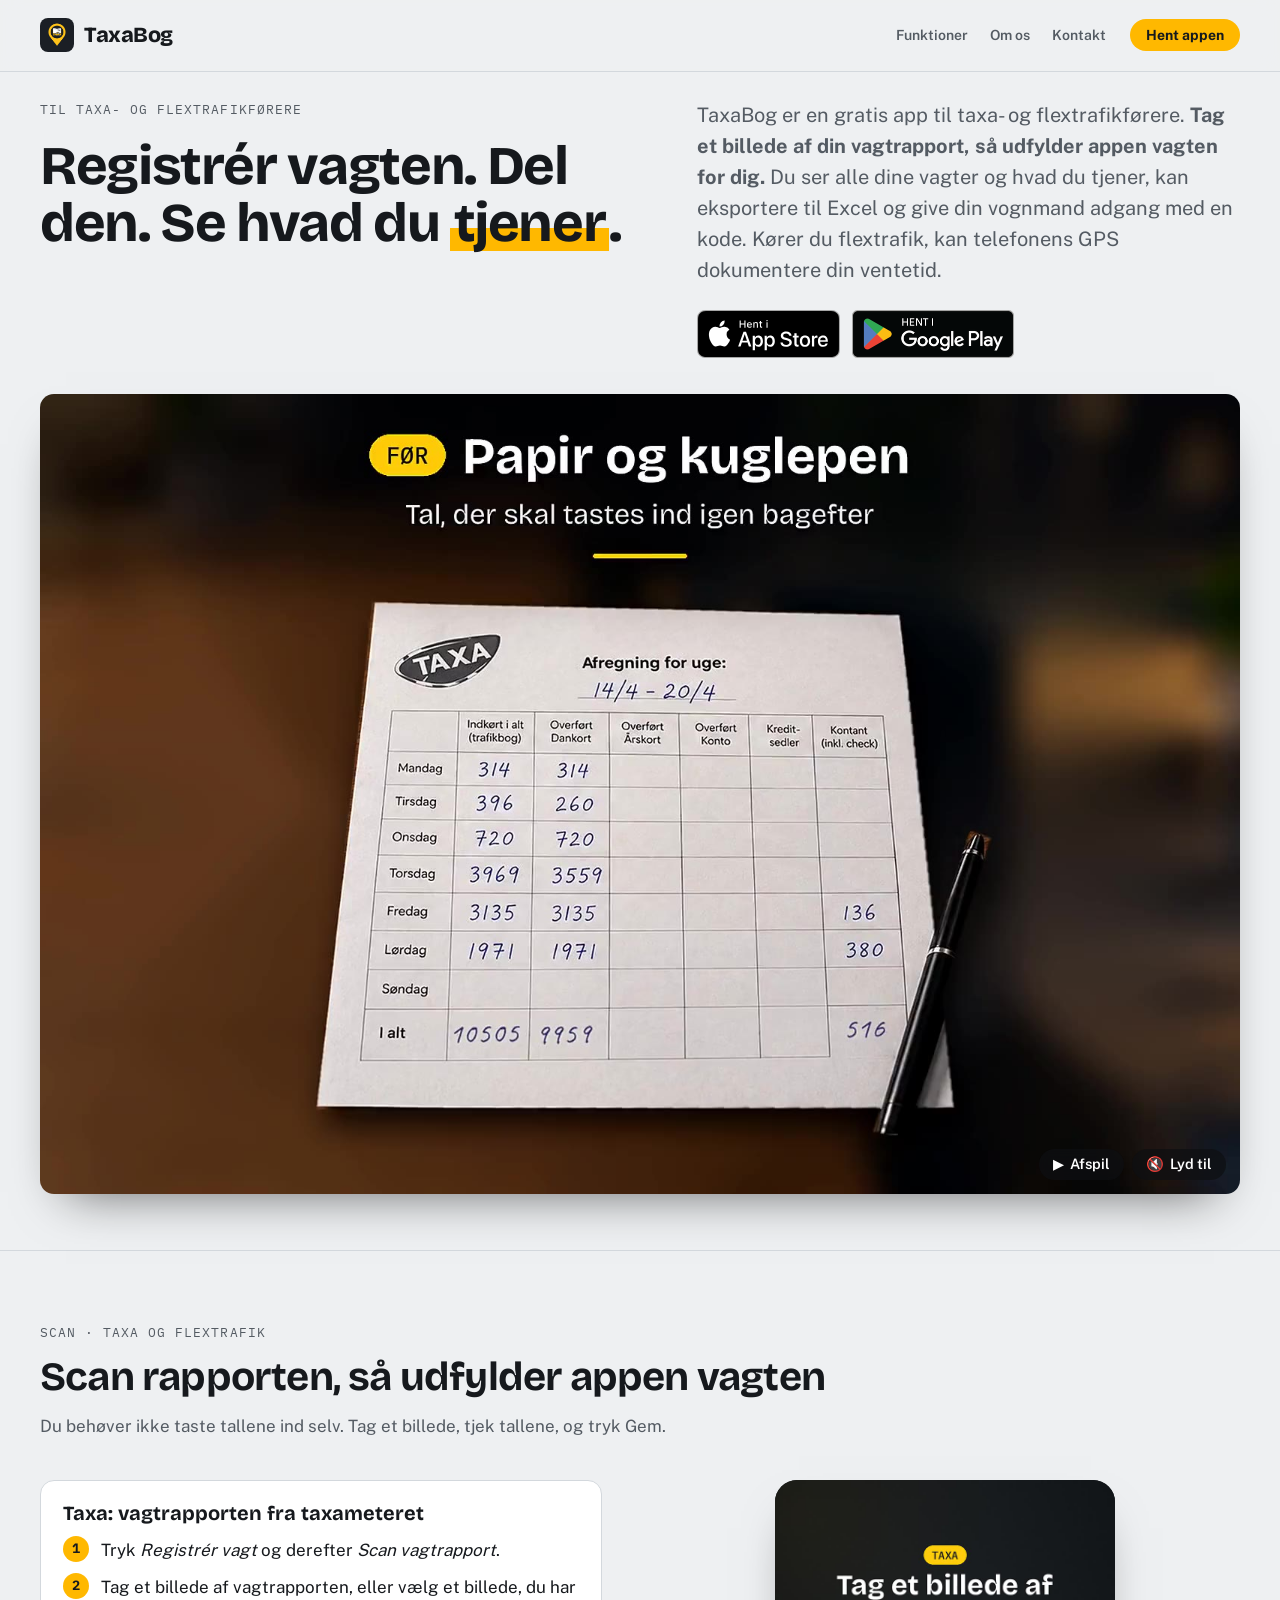
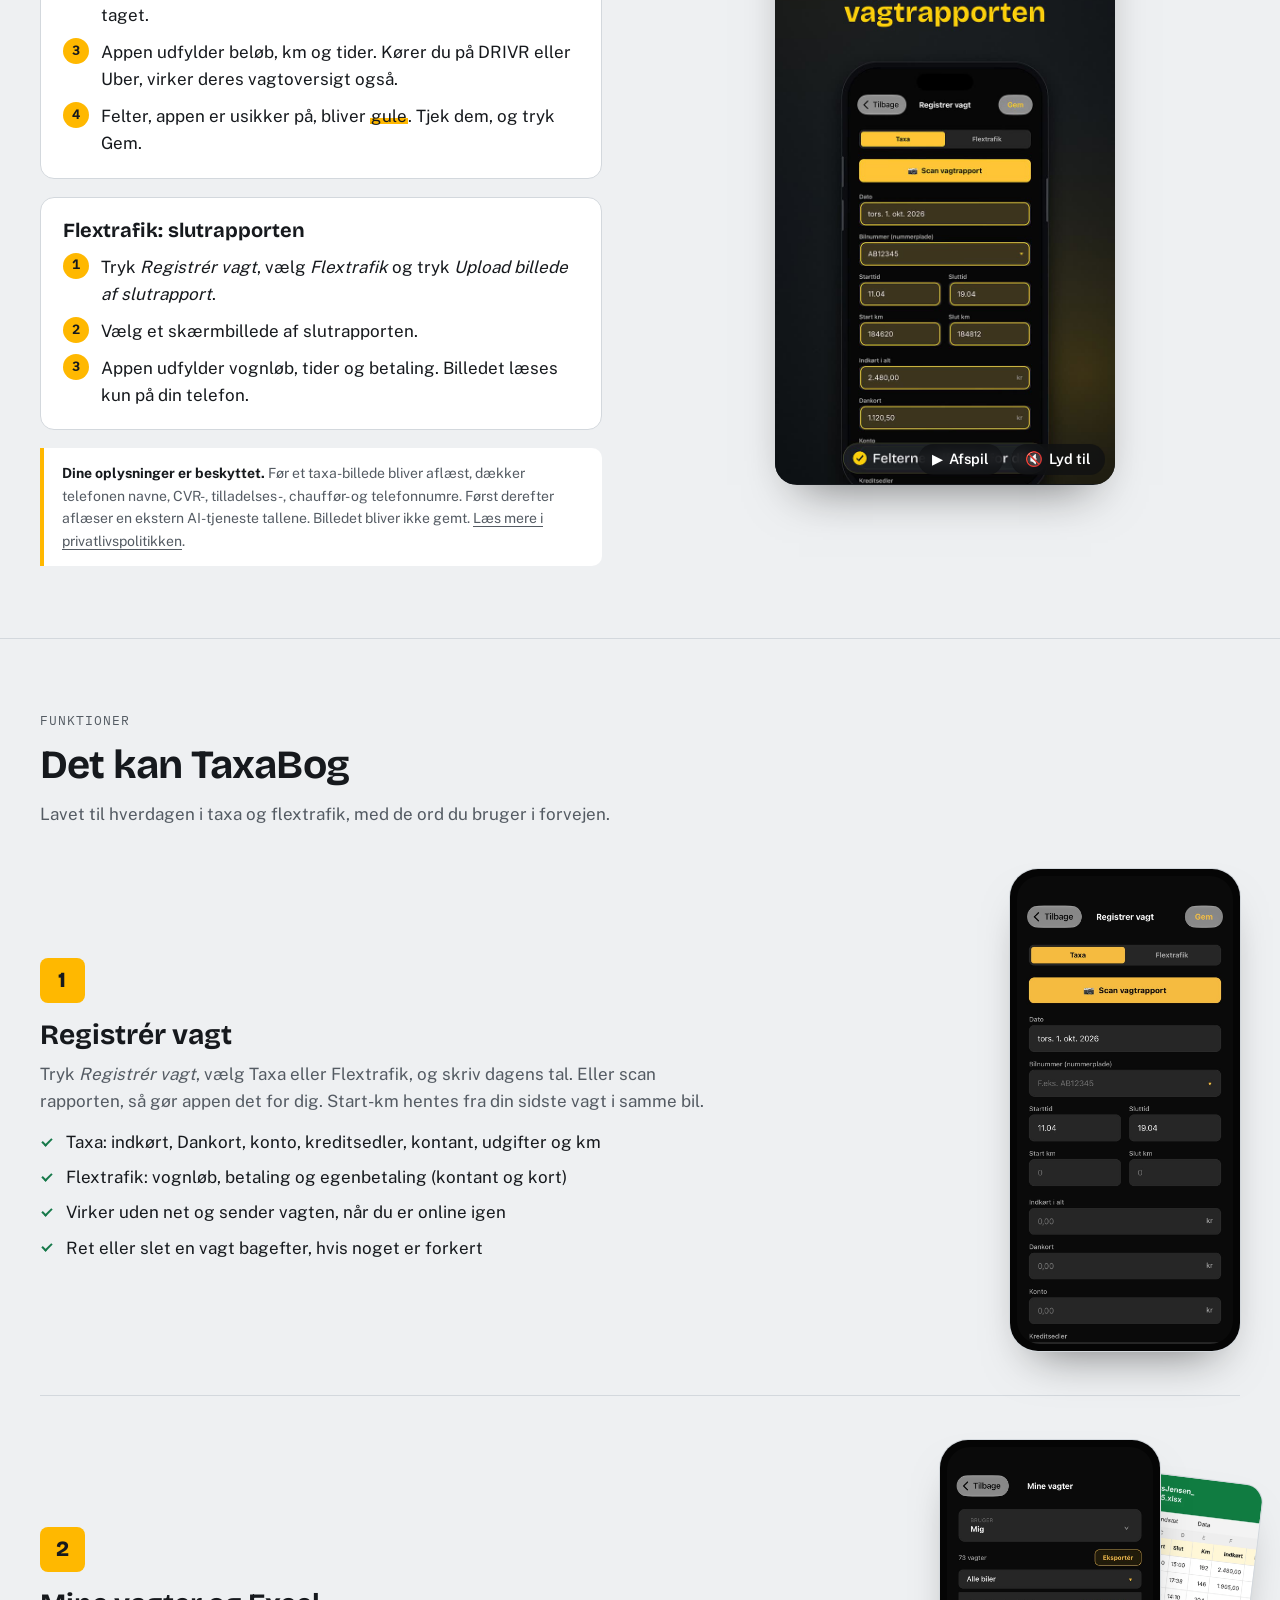
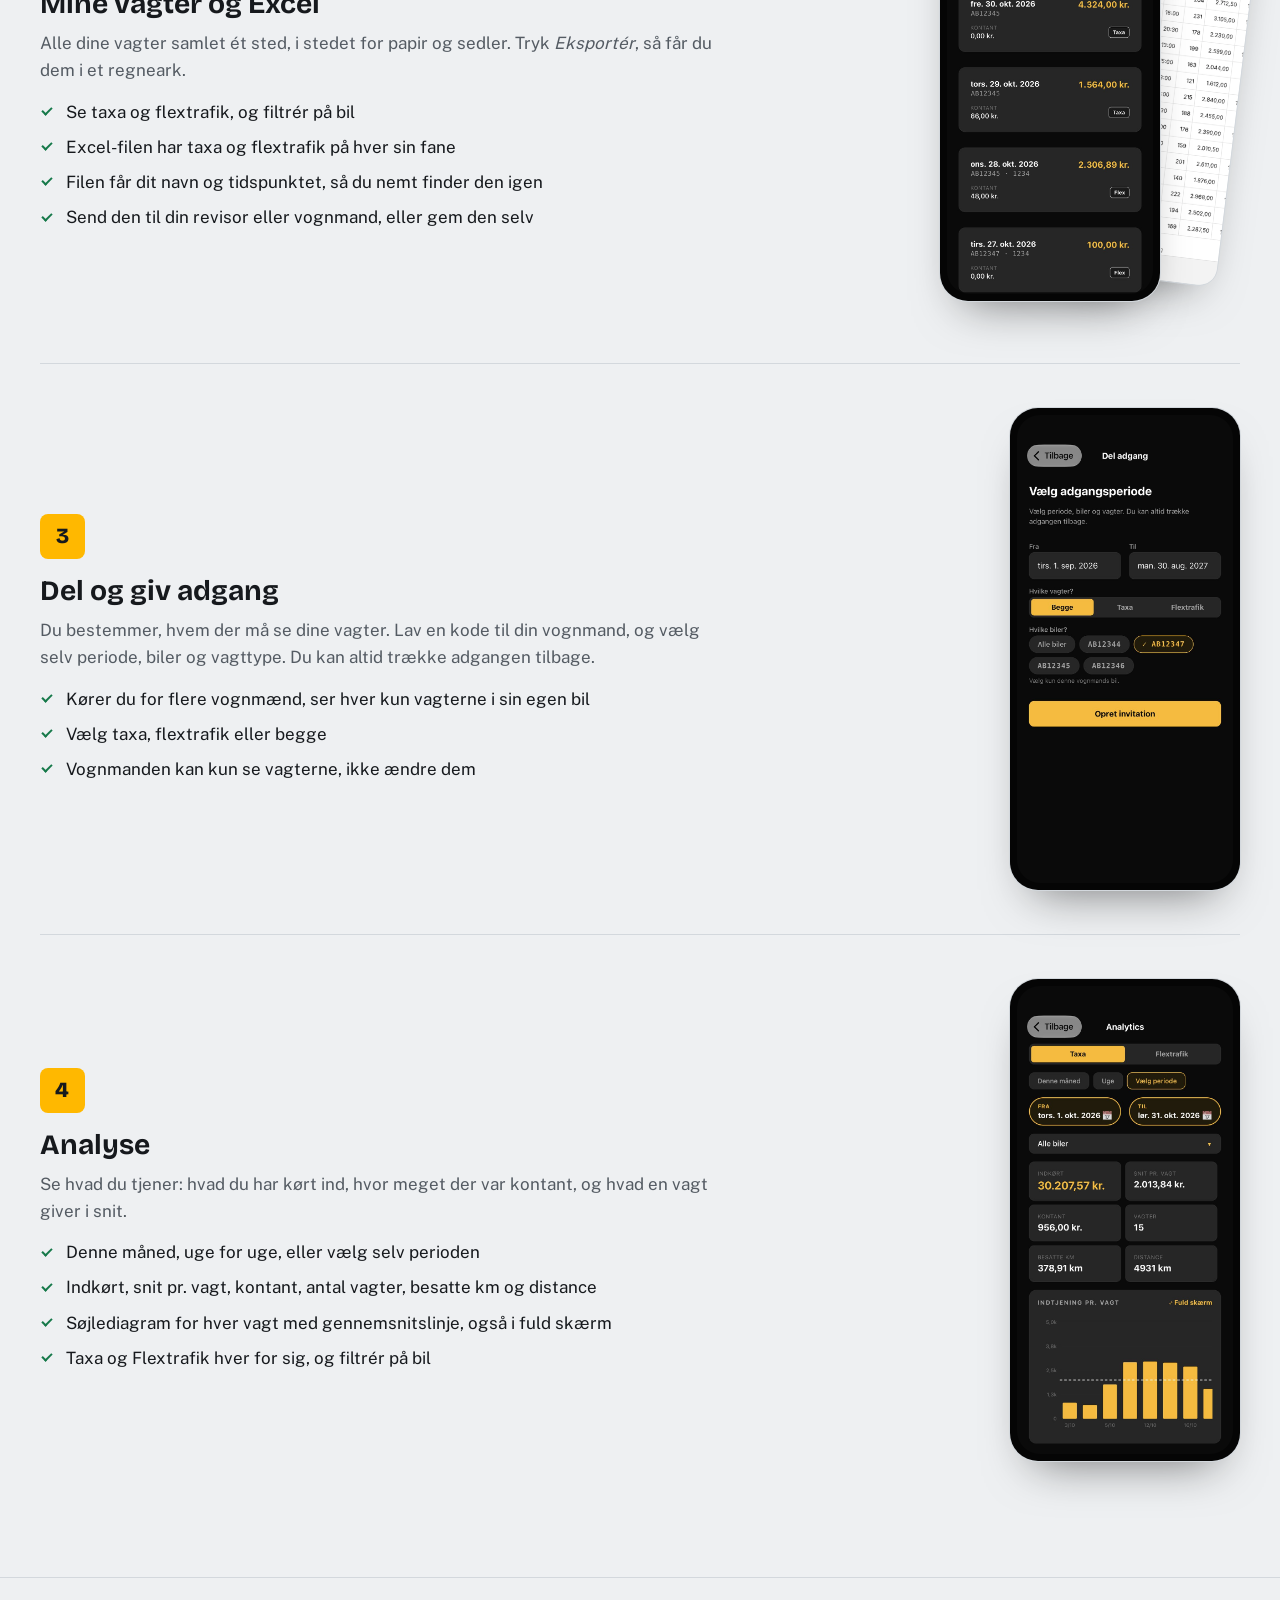
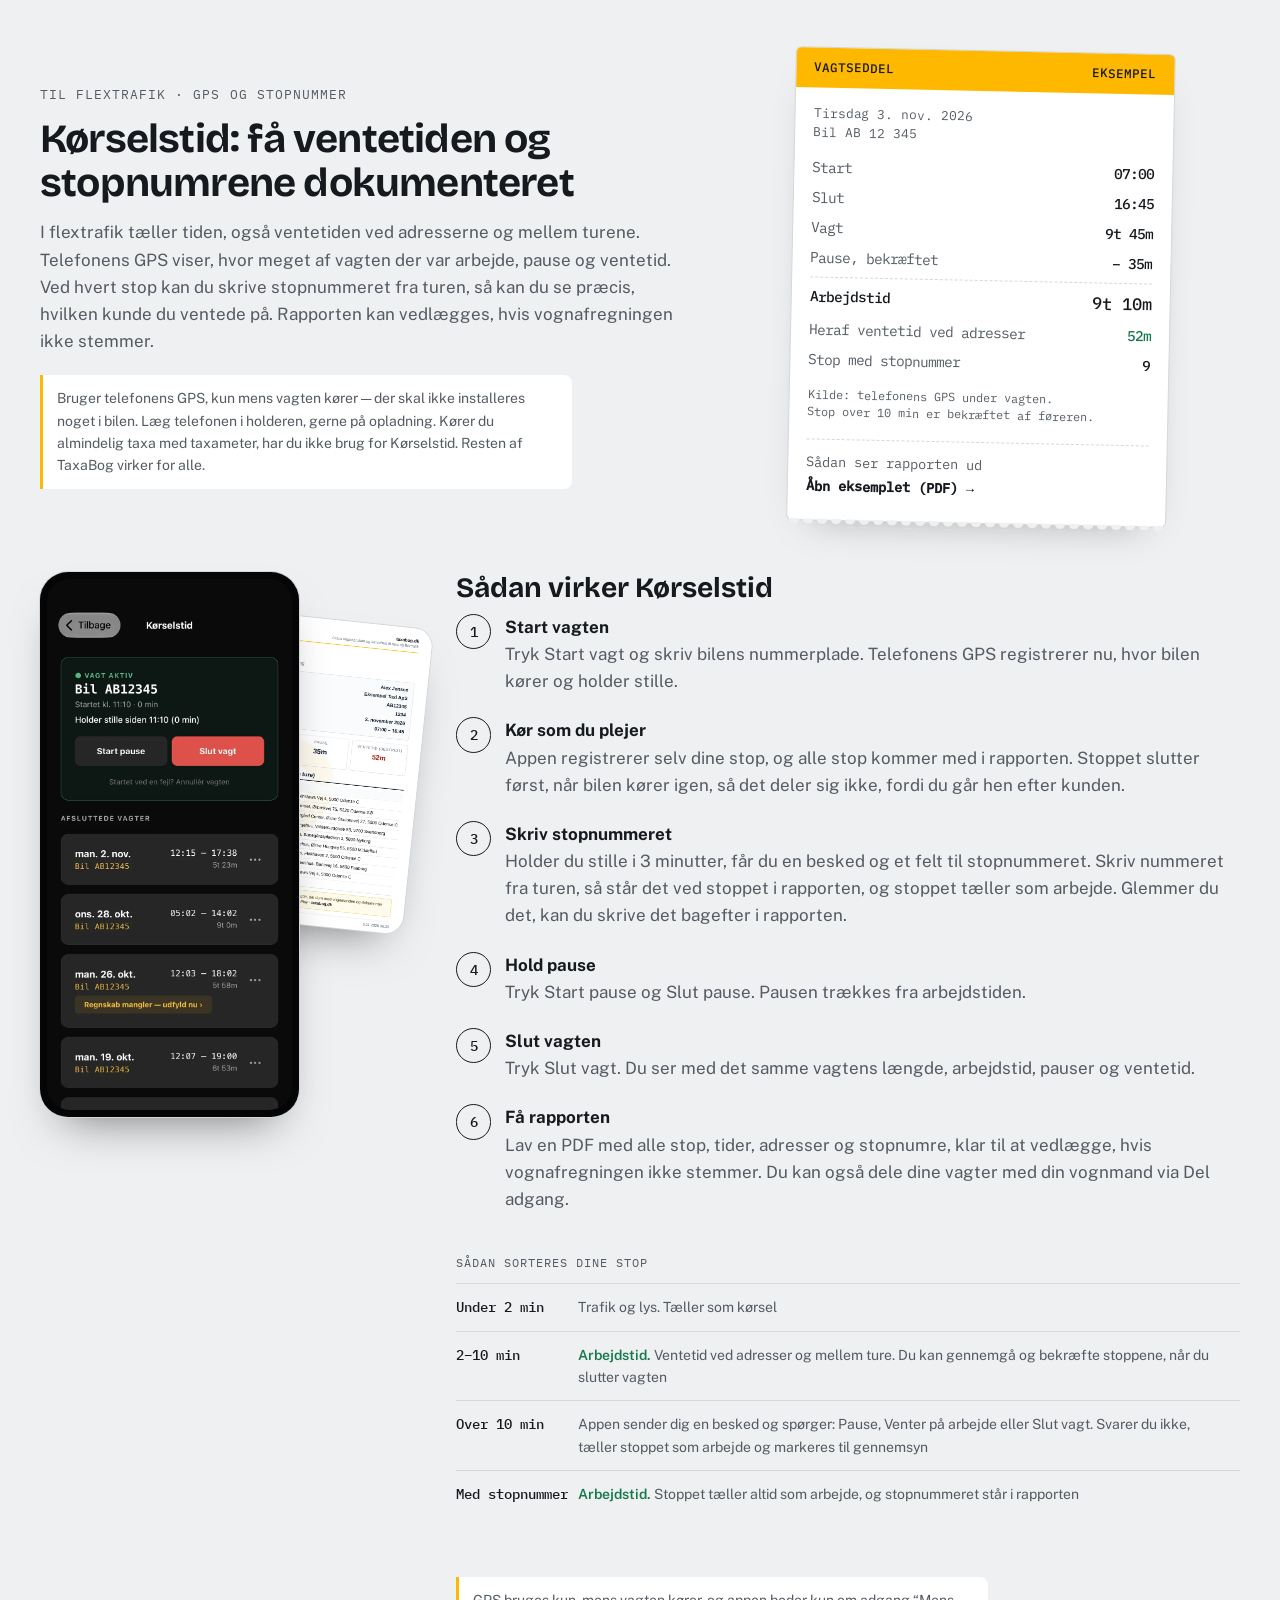
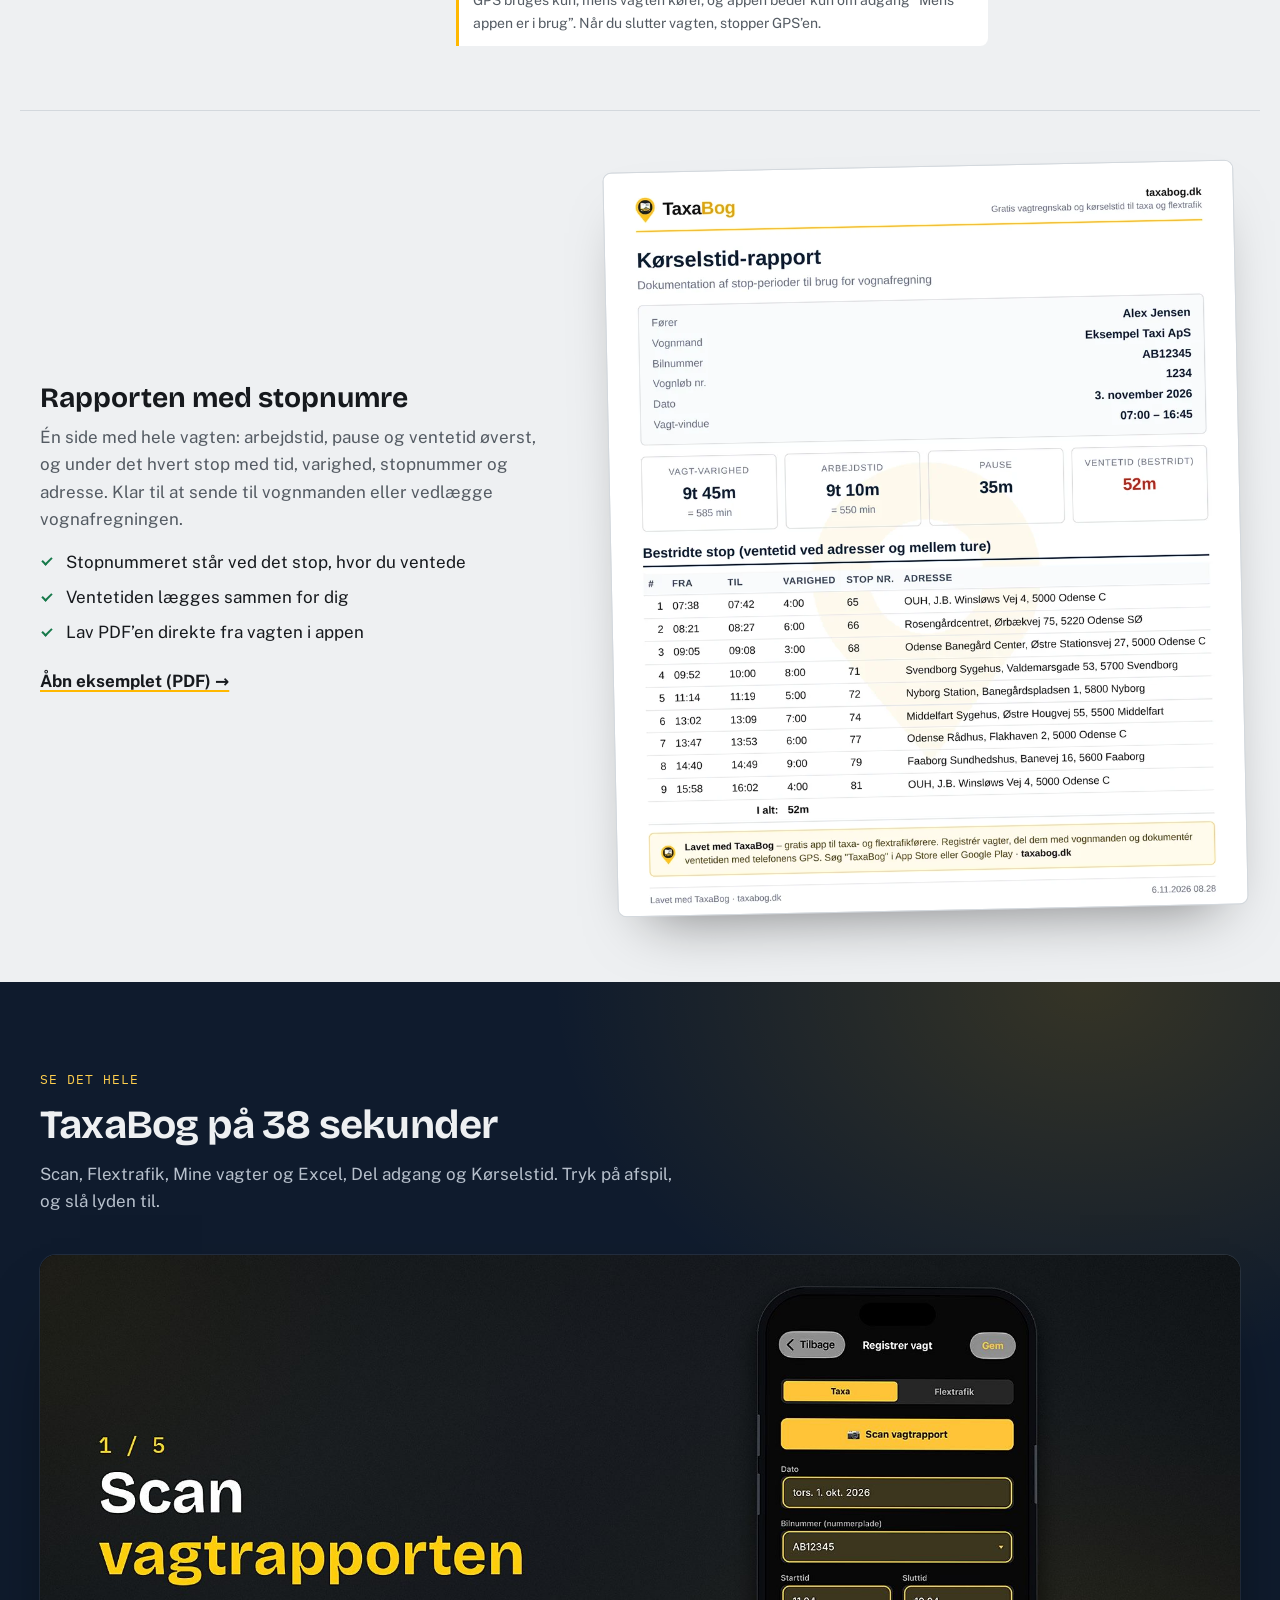
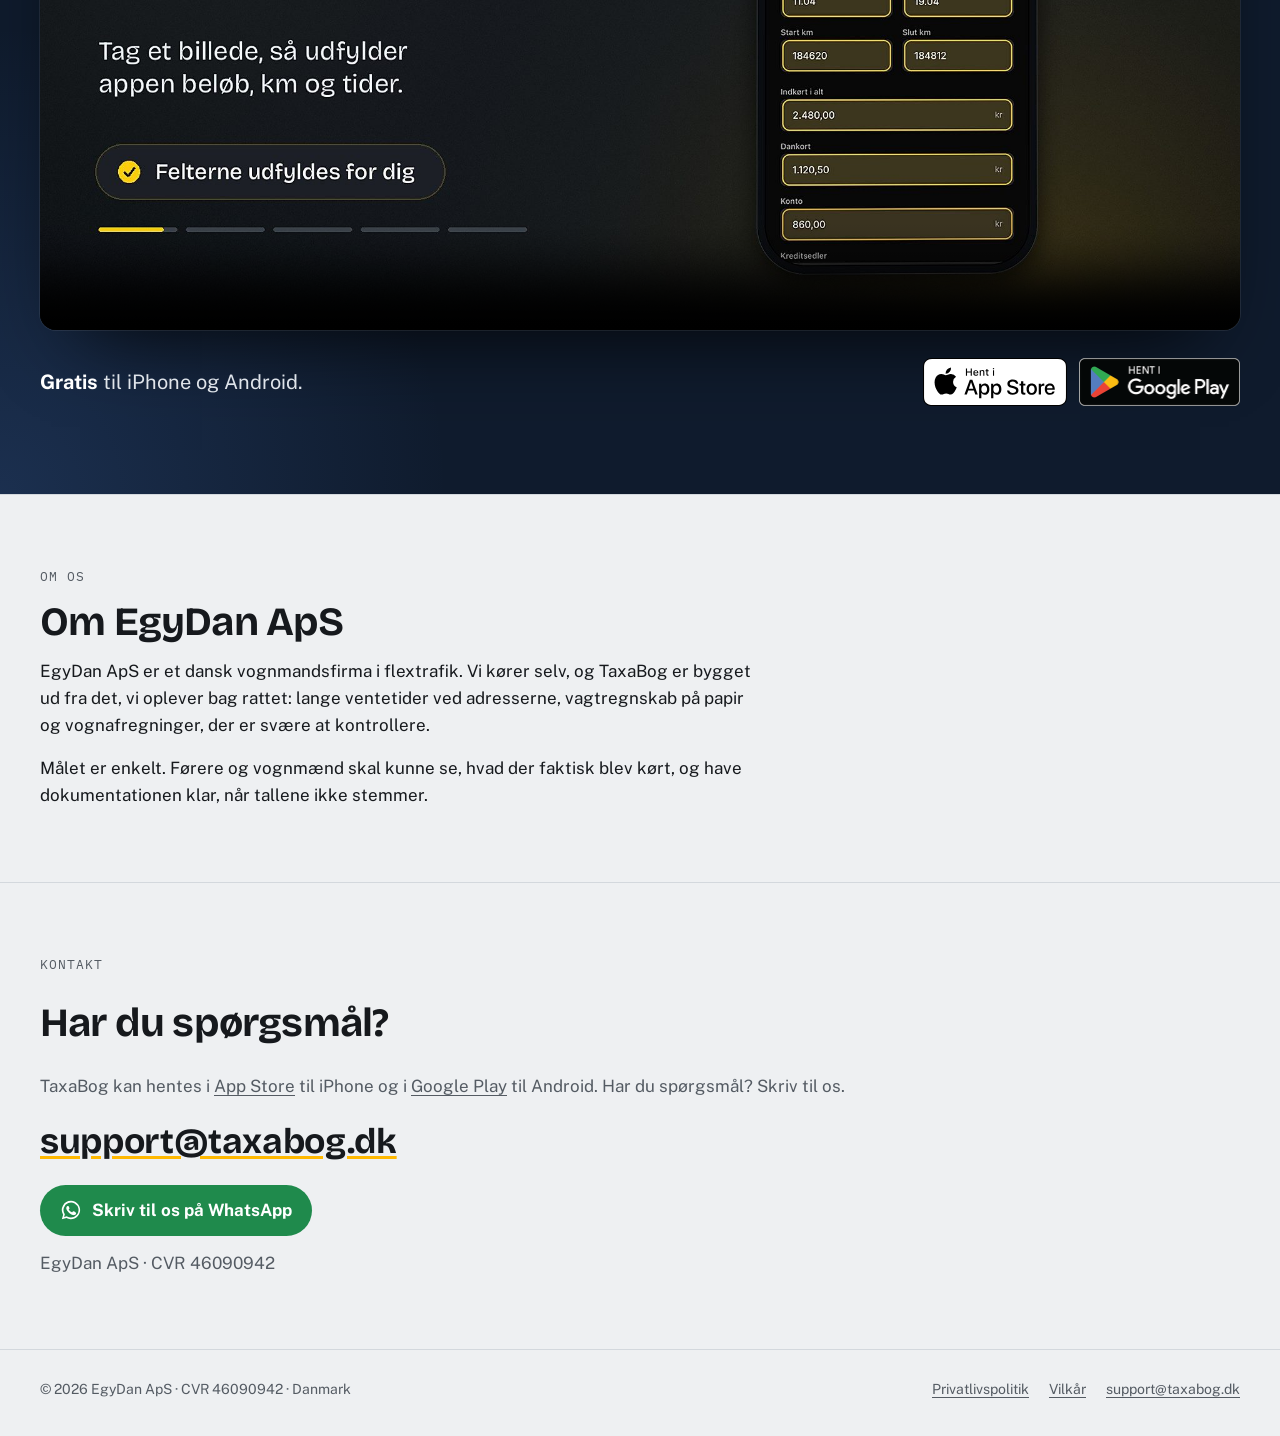
==== commit cfd84826: "Demo-video: Kørselstid-rapporten med stopnummer 65 i kapitel 5 (38 s) Co-Authored-By: Claude Opus 5." ====
--- a/index.html
+++ b/index.html
@@ -339,7 +339,7 @@
 <section id="hent" class="demo-band">
   <div class="wrap">
     <p class="eyebrow">Se det hele</p>
-    <h2>TaxaBog på 35 sekunder</h2>
+    <h2>TaxaBog på 38 sekunder</h2>
     <p class="section-intro">Scan, Flextrafik, Mine vagter og Excel, Del adgang og Kørselstid. Tryk på afspil, og slå lyden til.</p>
     <div class="demo-player">
       <video id="demo-video" controls playsinline preload="none" width="1920" height="1080" poster="img/taxabog-demo-poster.jpg" aria-label="Video: sådan virker TaxaBog, fra scan af vagtrapporten til Kørselstid med stopnummer">
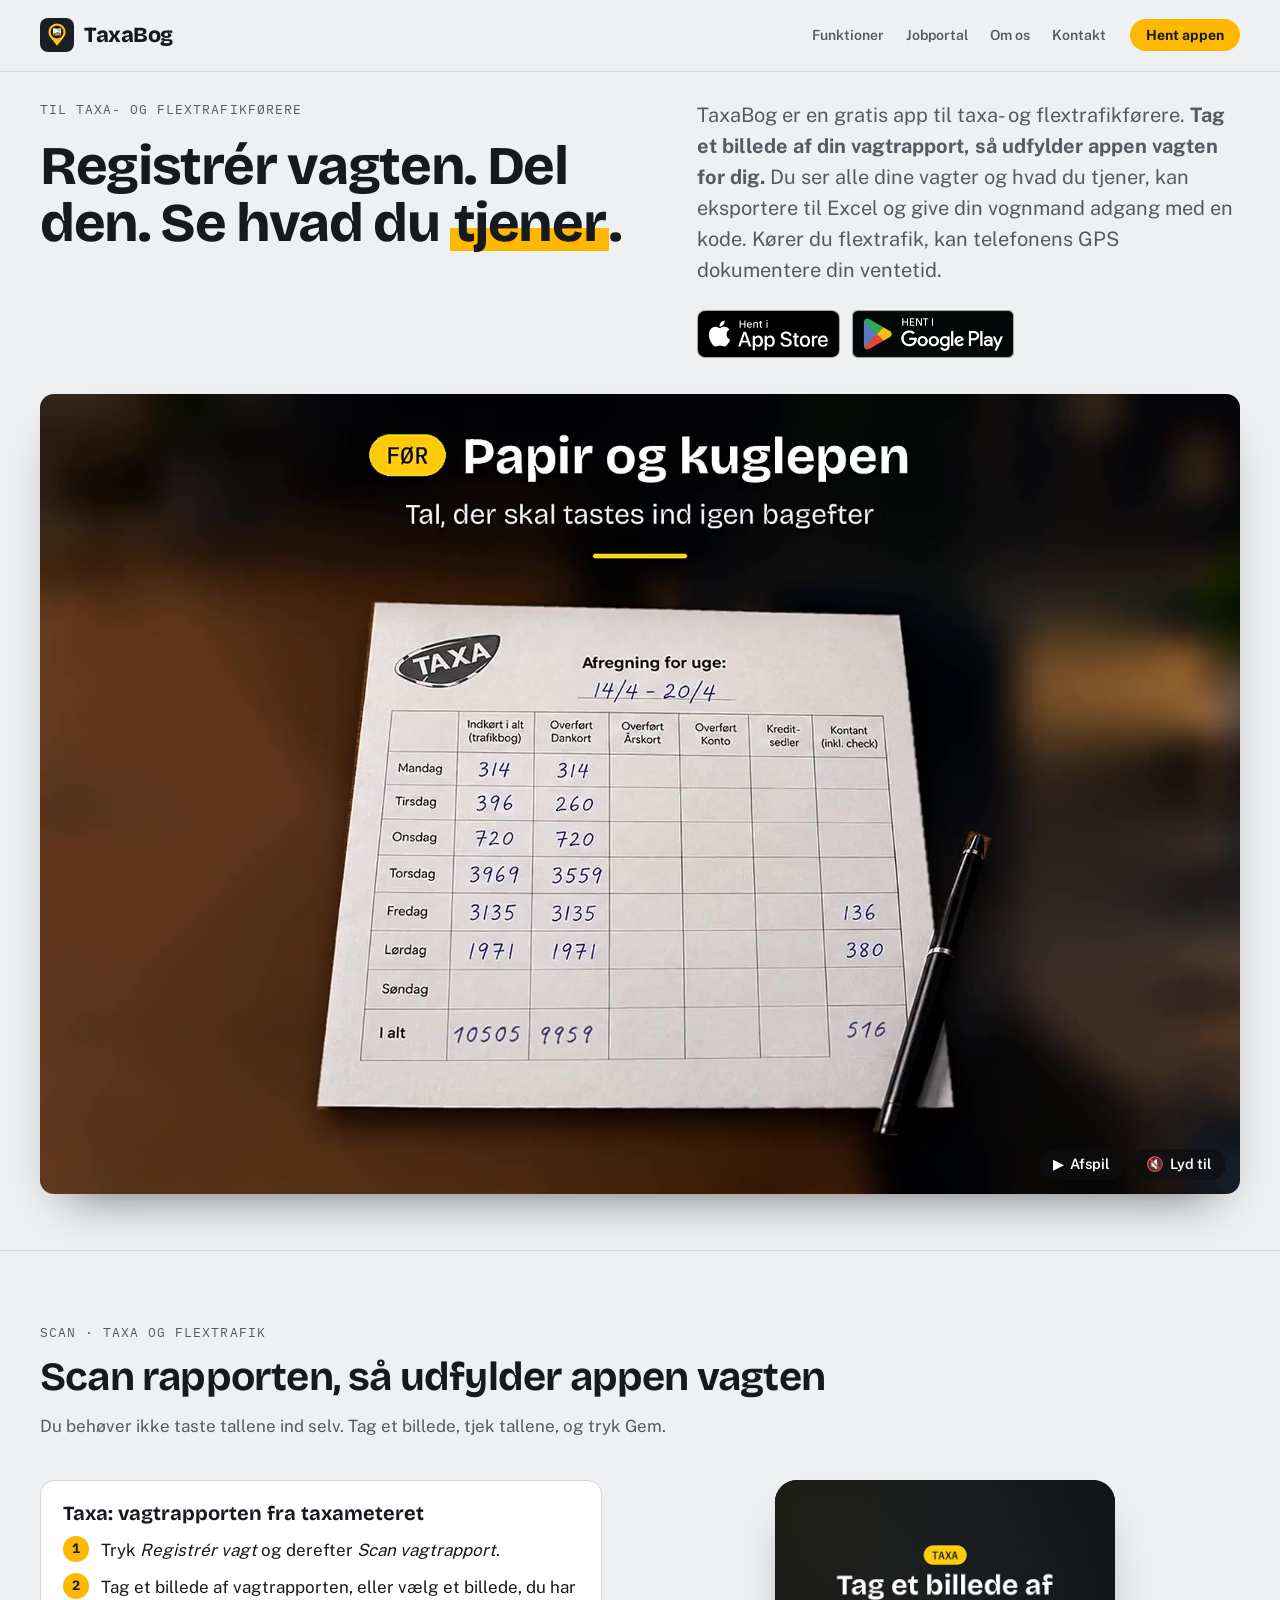
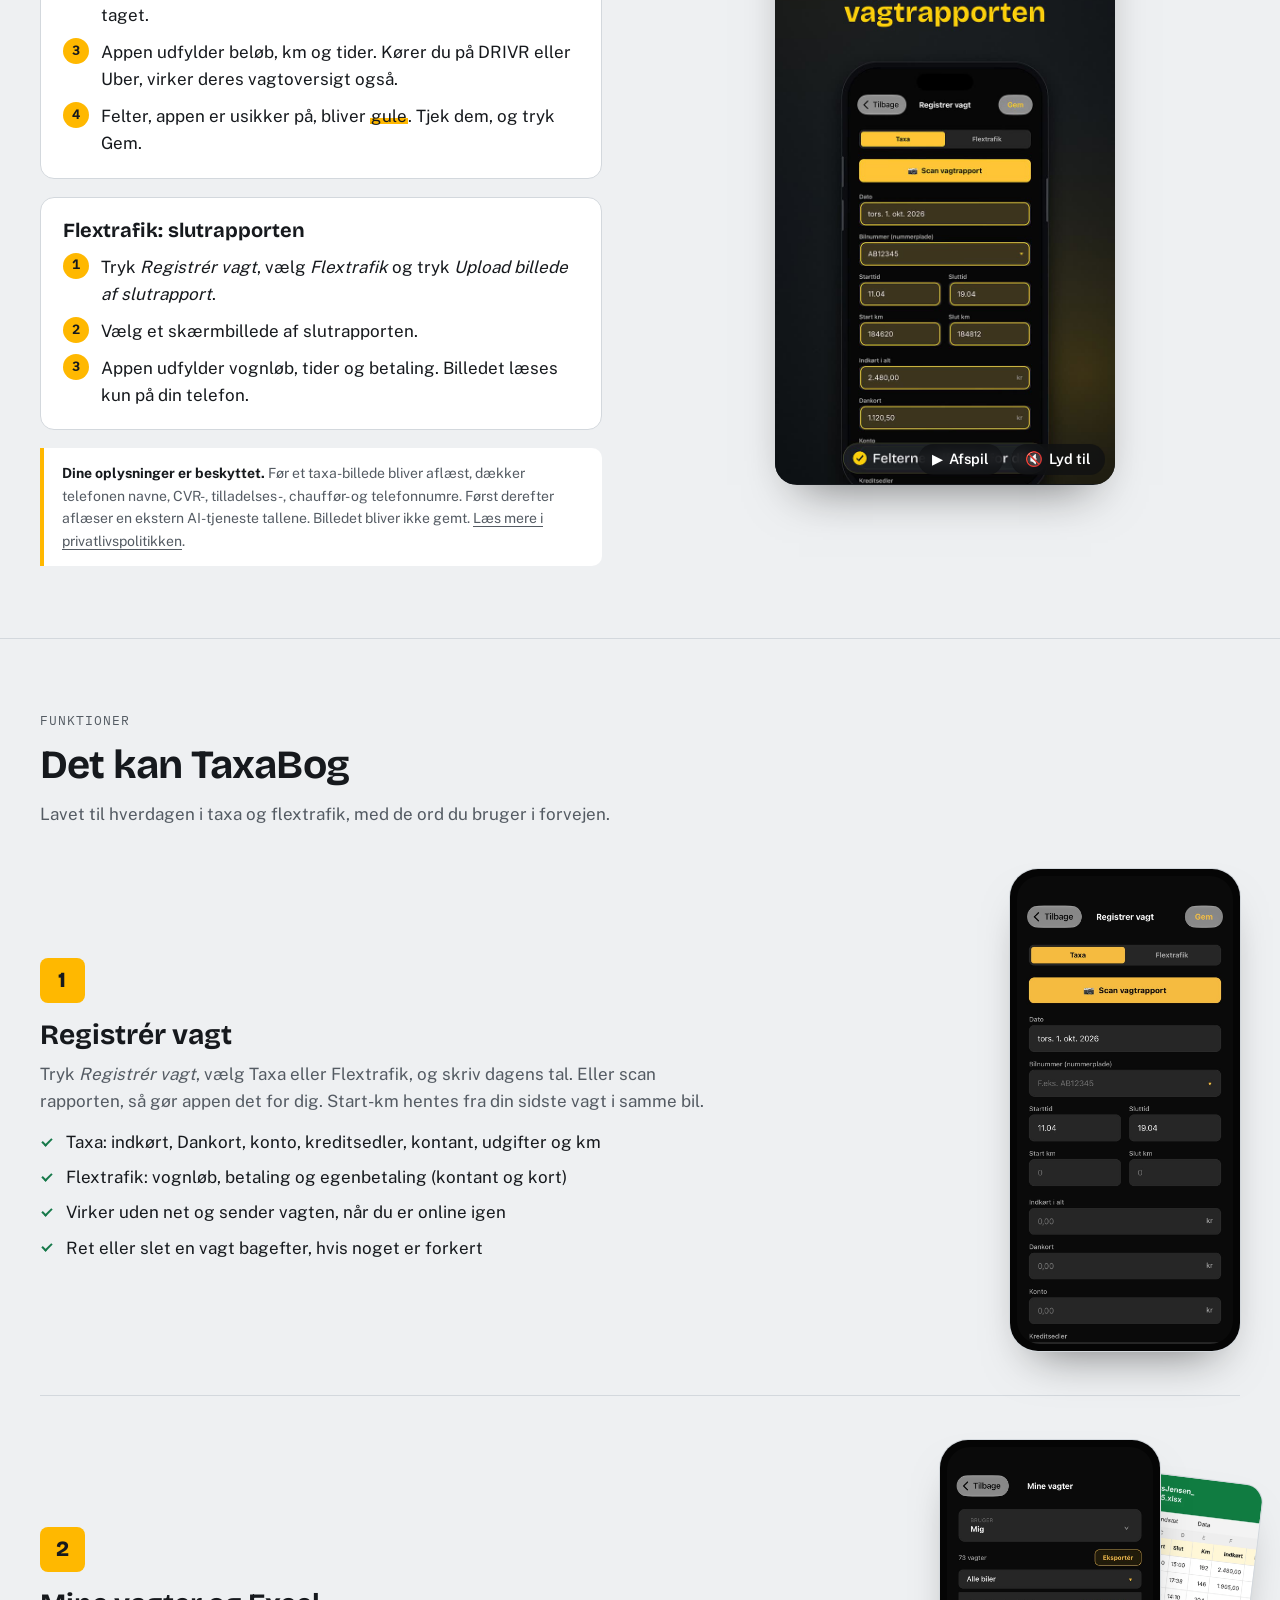
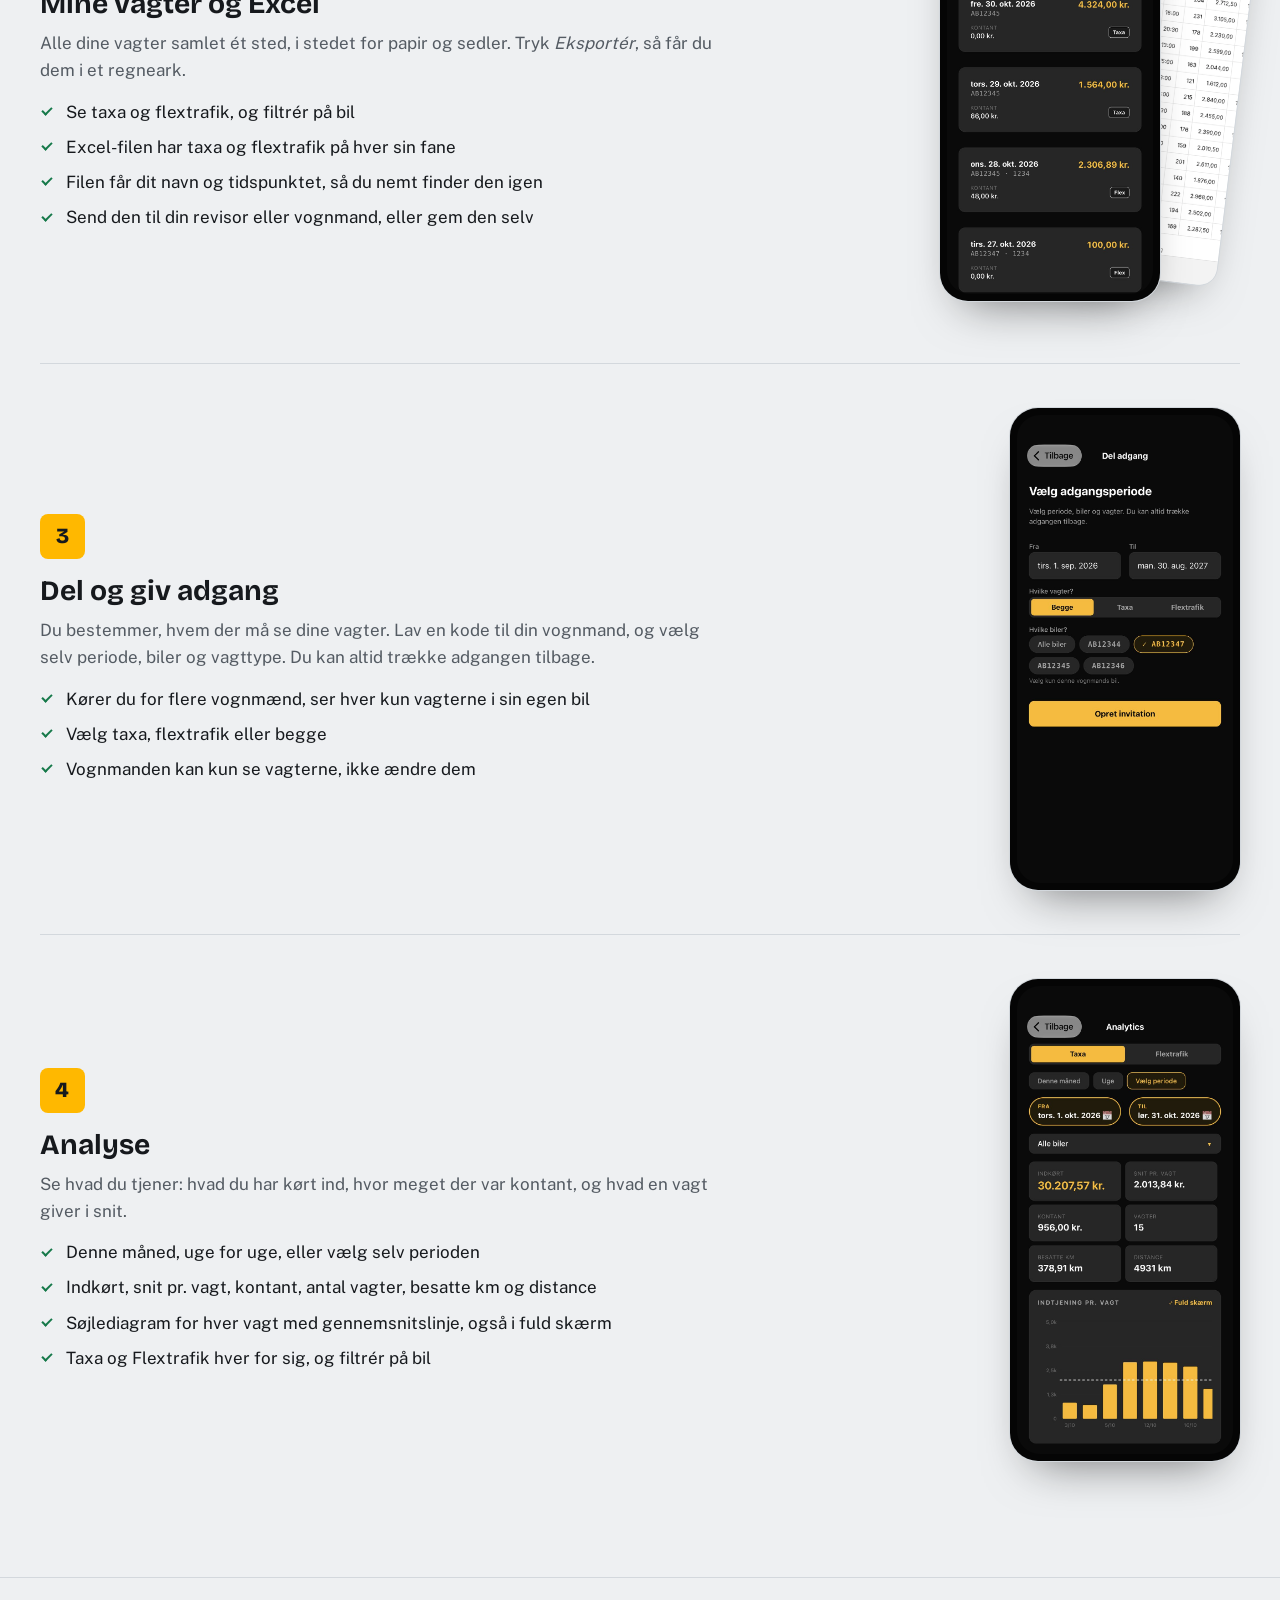
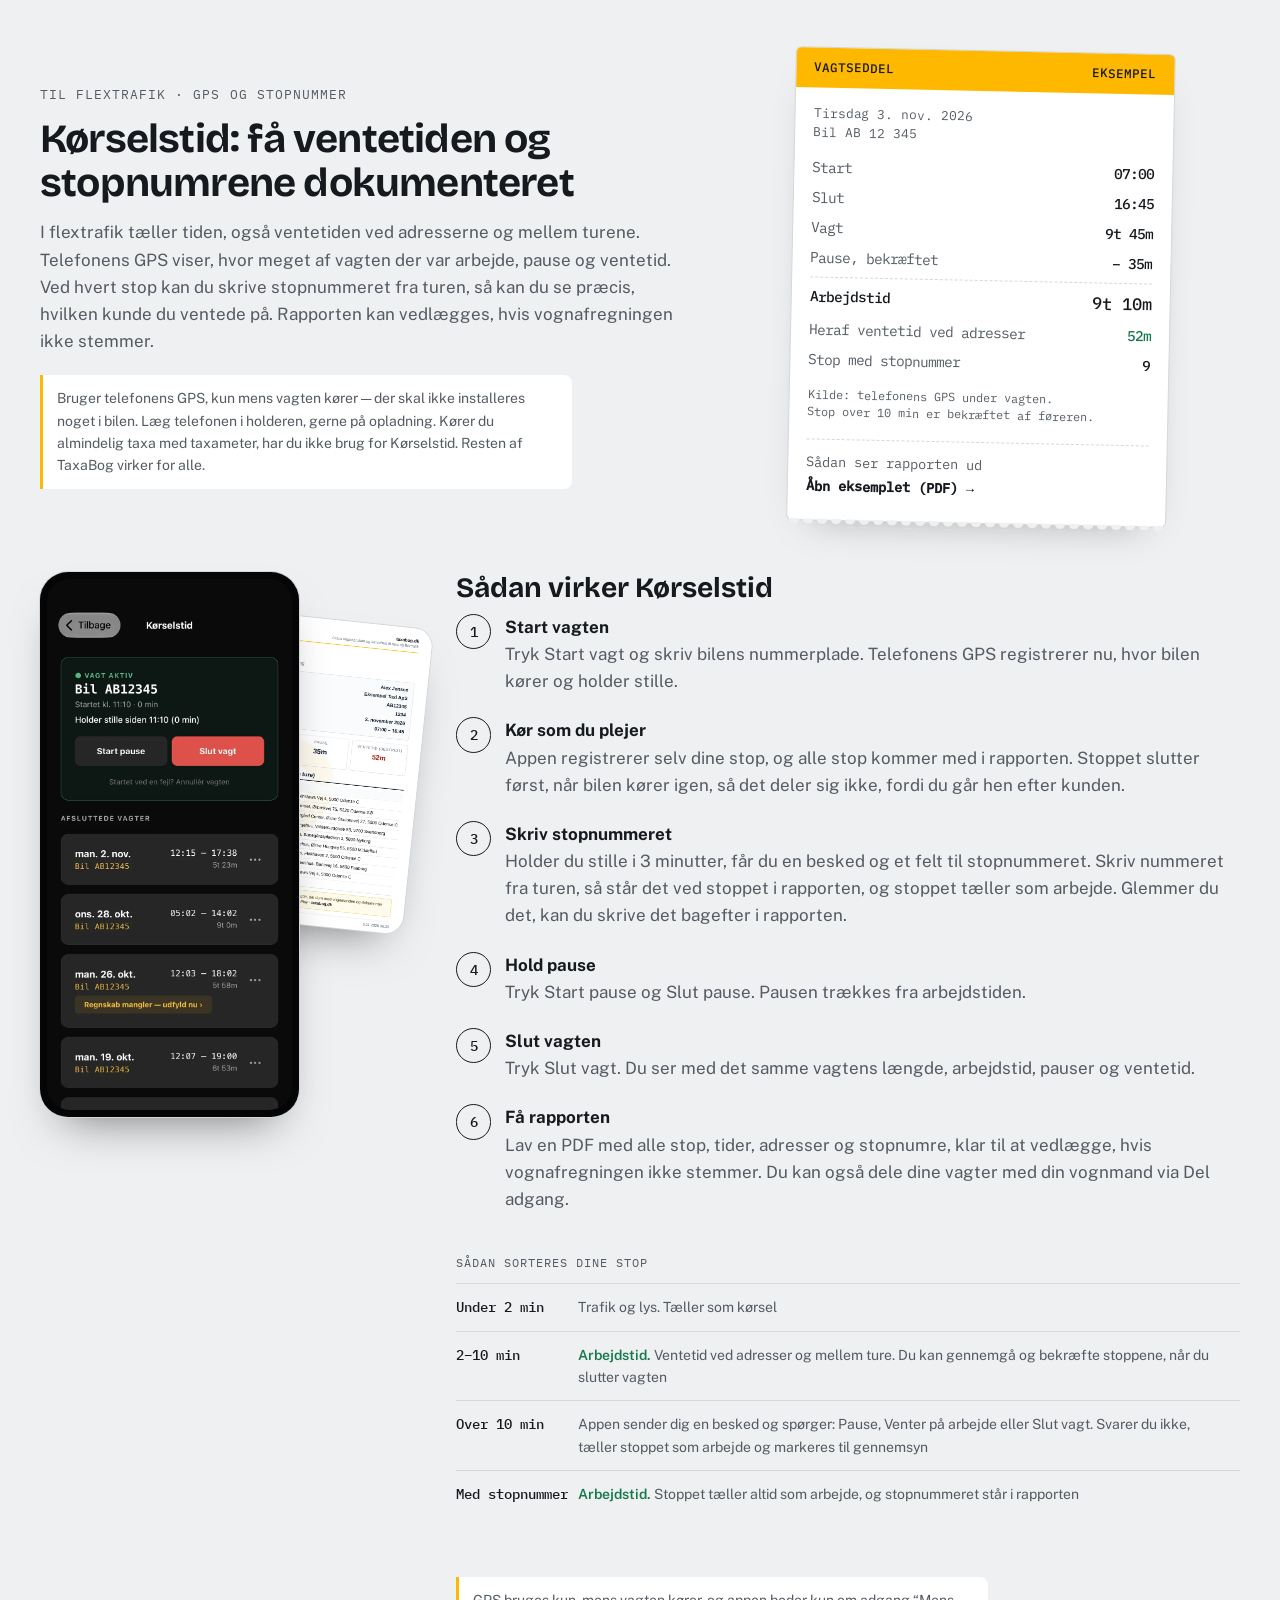
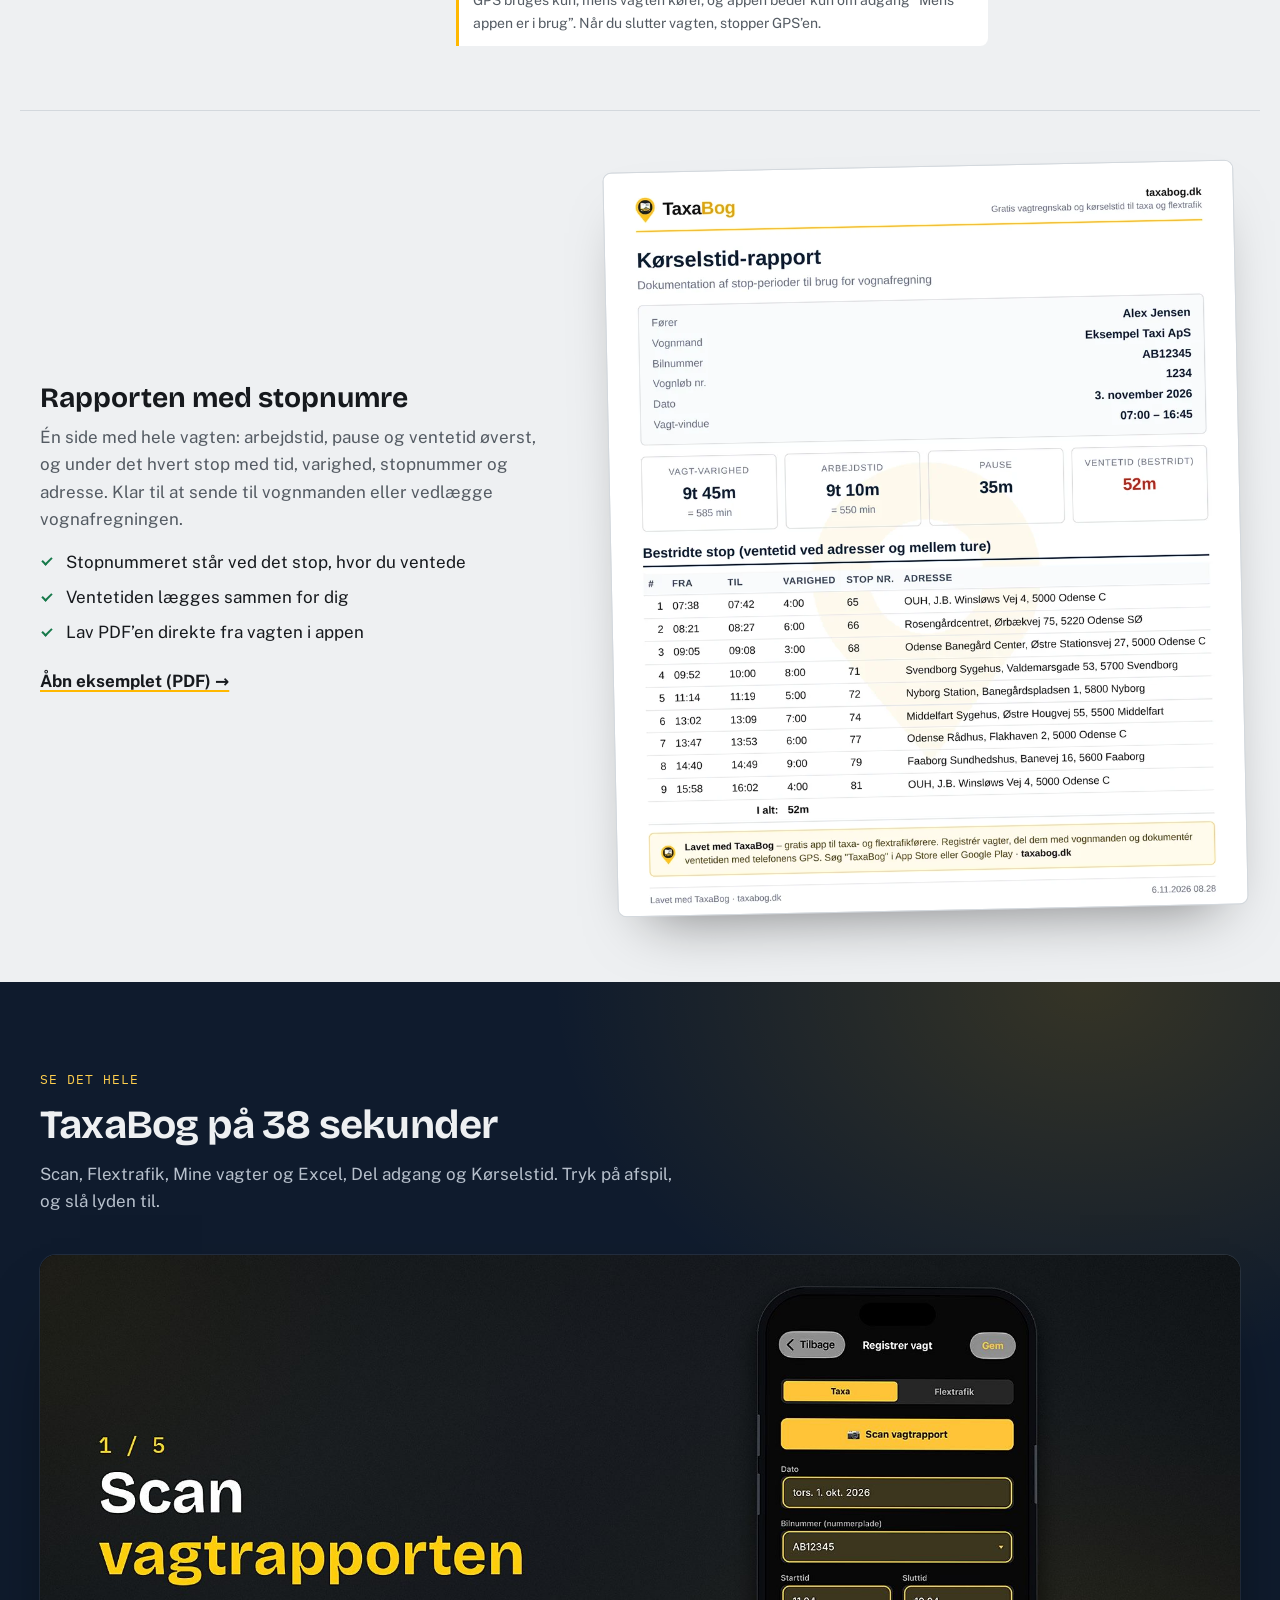
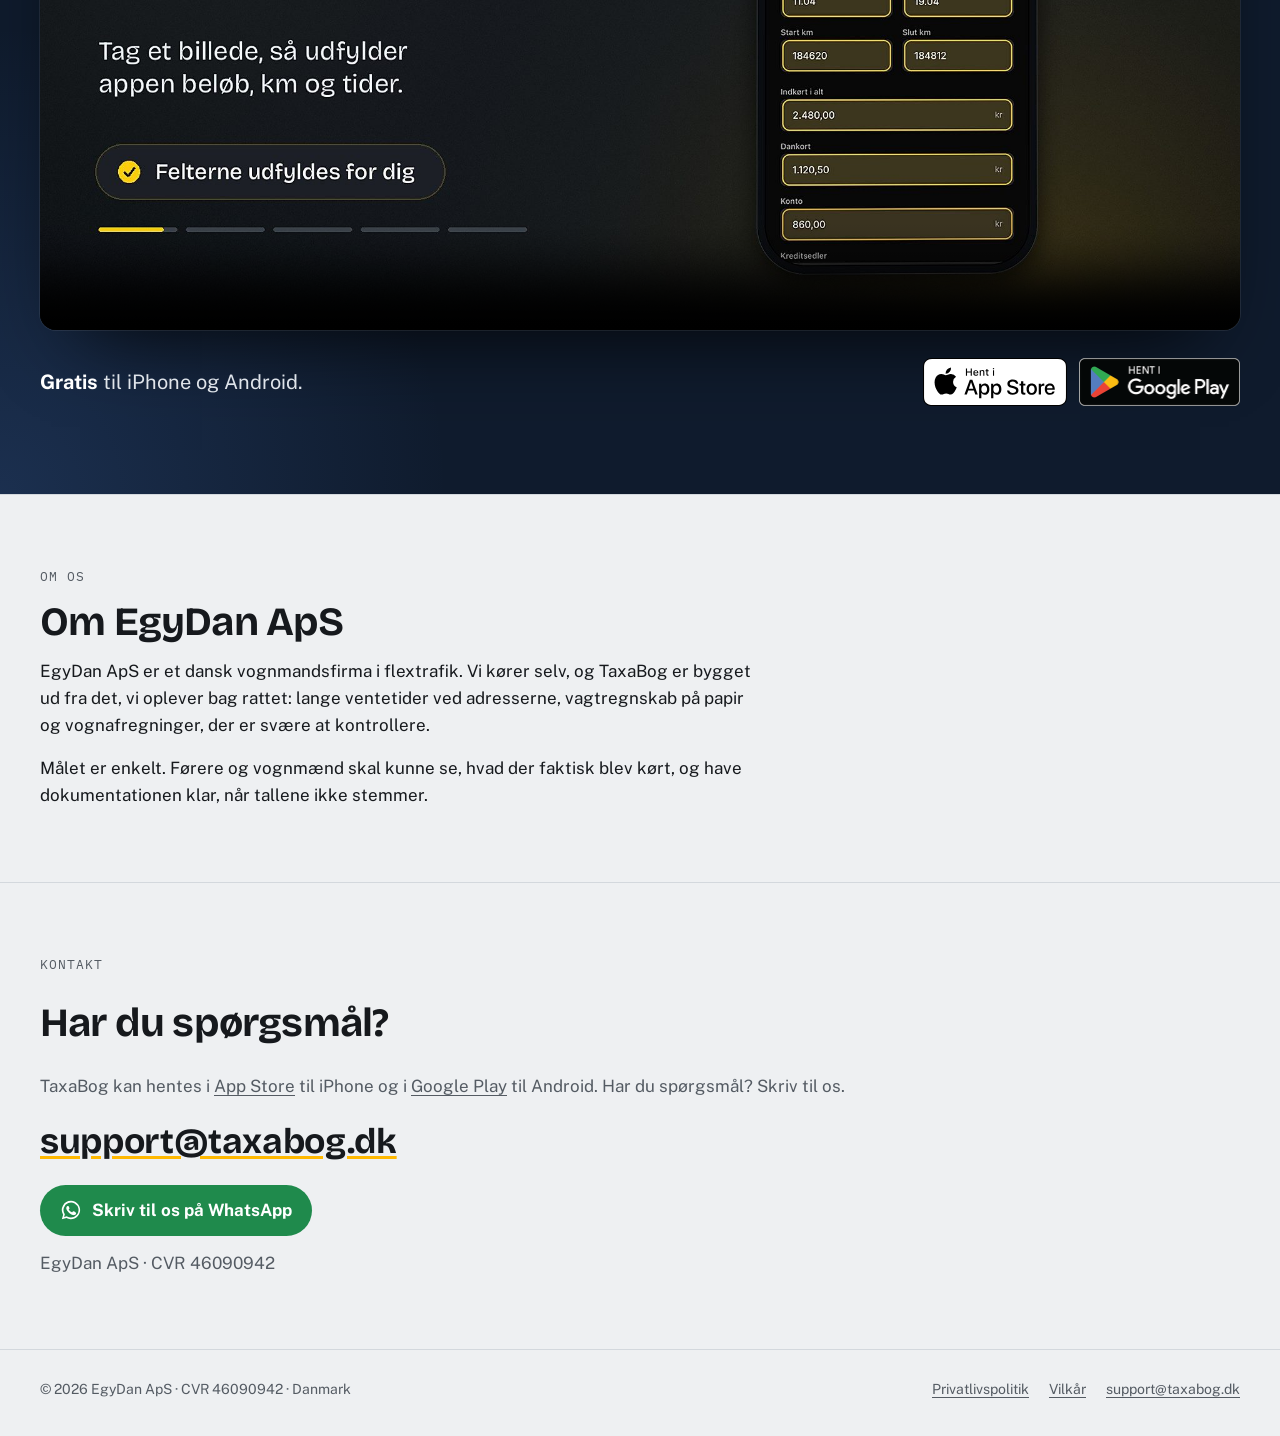
==== commit f457df66: "Menu: Jobportal ved siden af Funktioner; Hent appen åbner den rigtige butik på iPhone/Android Co-Aut" ====
--- a/index.html
+++ b/index.html
@@ -81,10 +81,11 @@
     </a>
     <nav class="nav" aria-label="Hovedmenu">
       <a href="#scan">Funktioner</a>
+      <a href="job/">Jobportal</a>
       <a href="#om">Om os</a>
       <a href="#kontakt">Kontakt</a>
     </nav>
-    <a class="nav-cta" href="#hent">Hent appen</a>
+    <a class="nav-cta" id="nav-hent" href="#hent">Hent appen</a>
   </div>
 </header>
 
@@ -432,5 +433,16 @@
         });
       })();
     </script>
+<script>
+  // "Hent appen": phones go straight to their store, computers scroll to #hent.
+  (function () {
+    var a = document.getElementById('nav-hent');
+    if (!a) return;
+    var ua = navigator.userAgent || '';
+    var iOS = /iPhone|iPad|iPod/i.test(ua) || (/Macintosh/.test(ua) && navigator.maxTouchPoints > 1);
+    if (iOS) a.href = 'https://apps.apple.com/app/taxabog-vagtregnskab/id6820941732';
+    else if (/Android/i.test(ua)) a.href = 'https://play.google.com/store/apps/details?id=dk.egydan.taxabog';
+  })();
+</script>
 </body>
 </html>
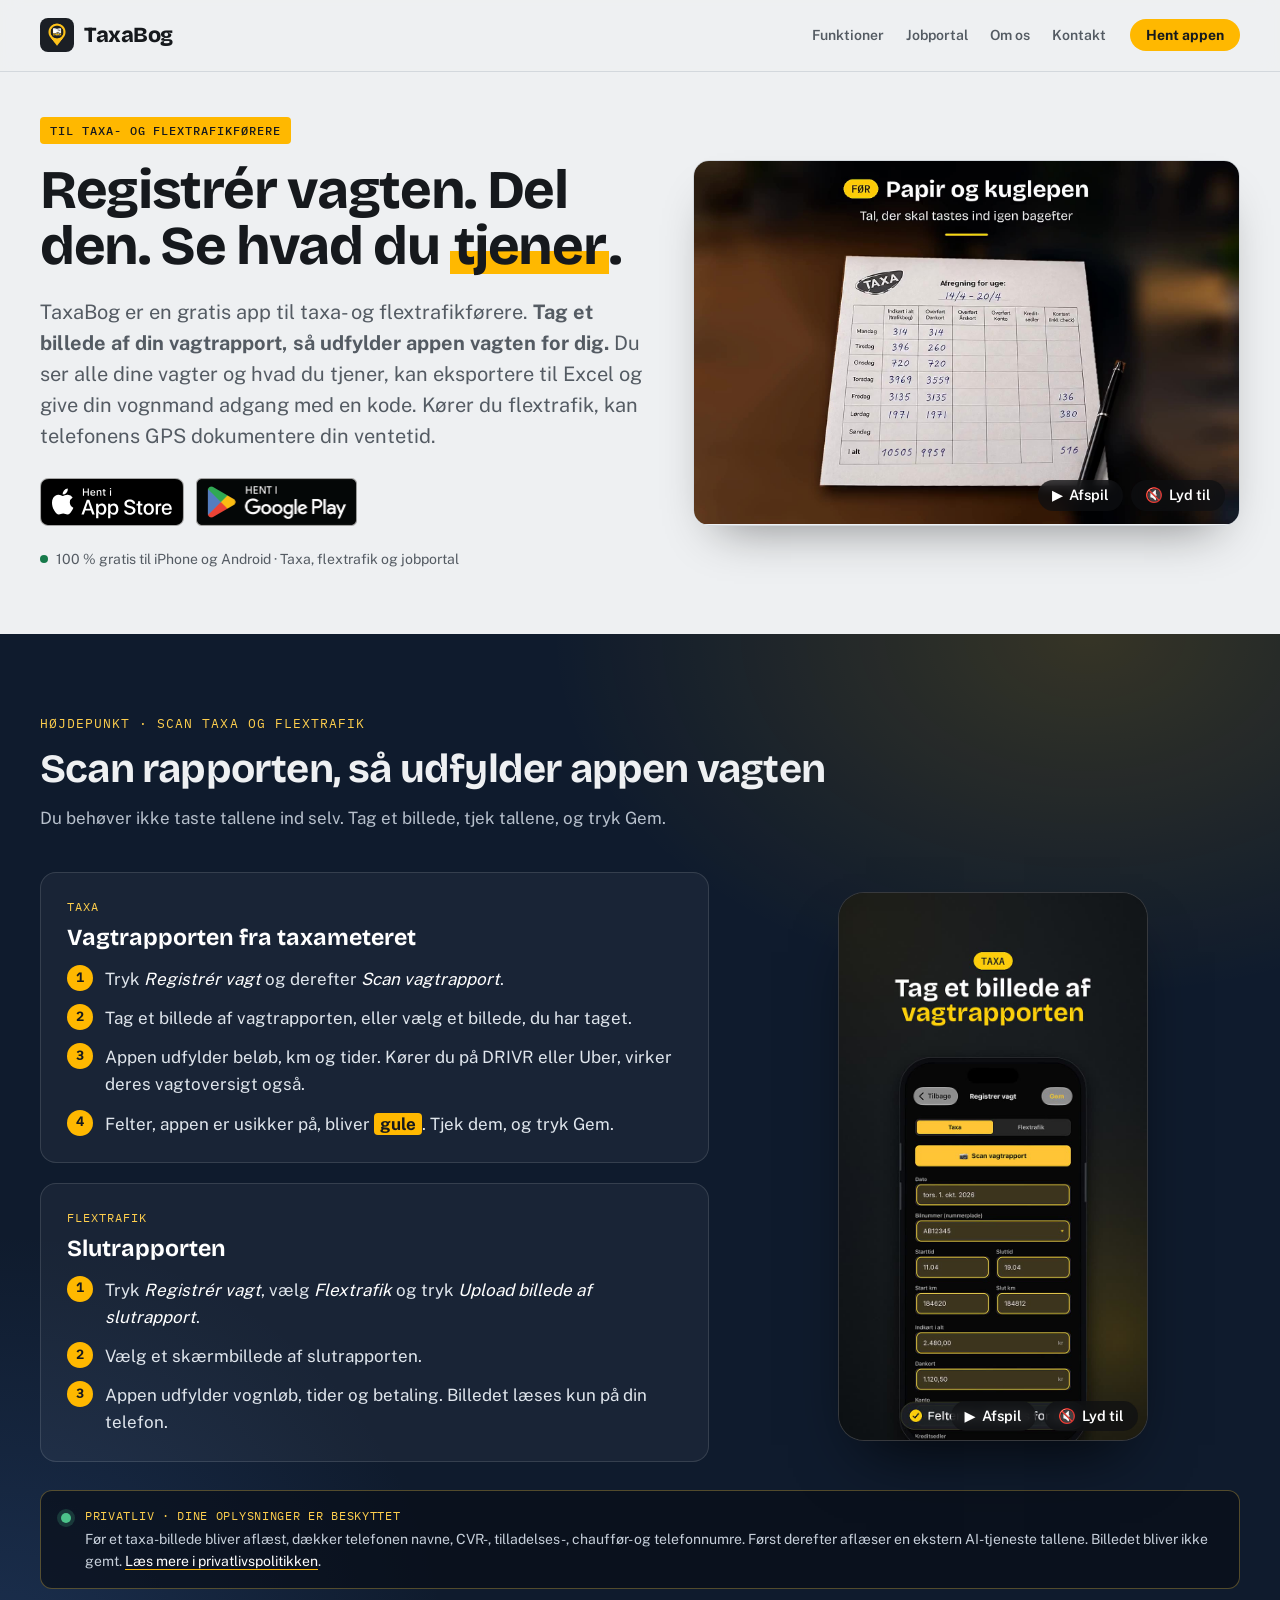
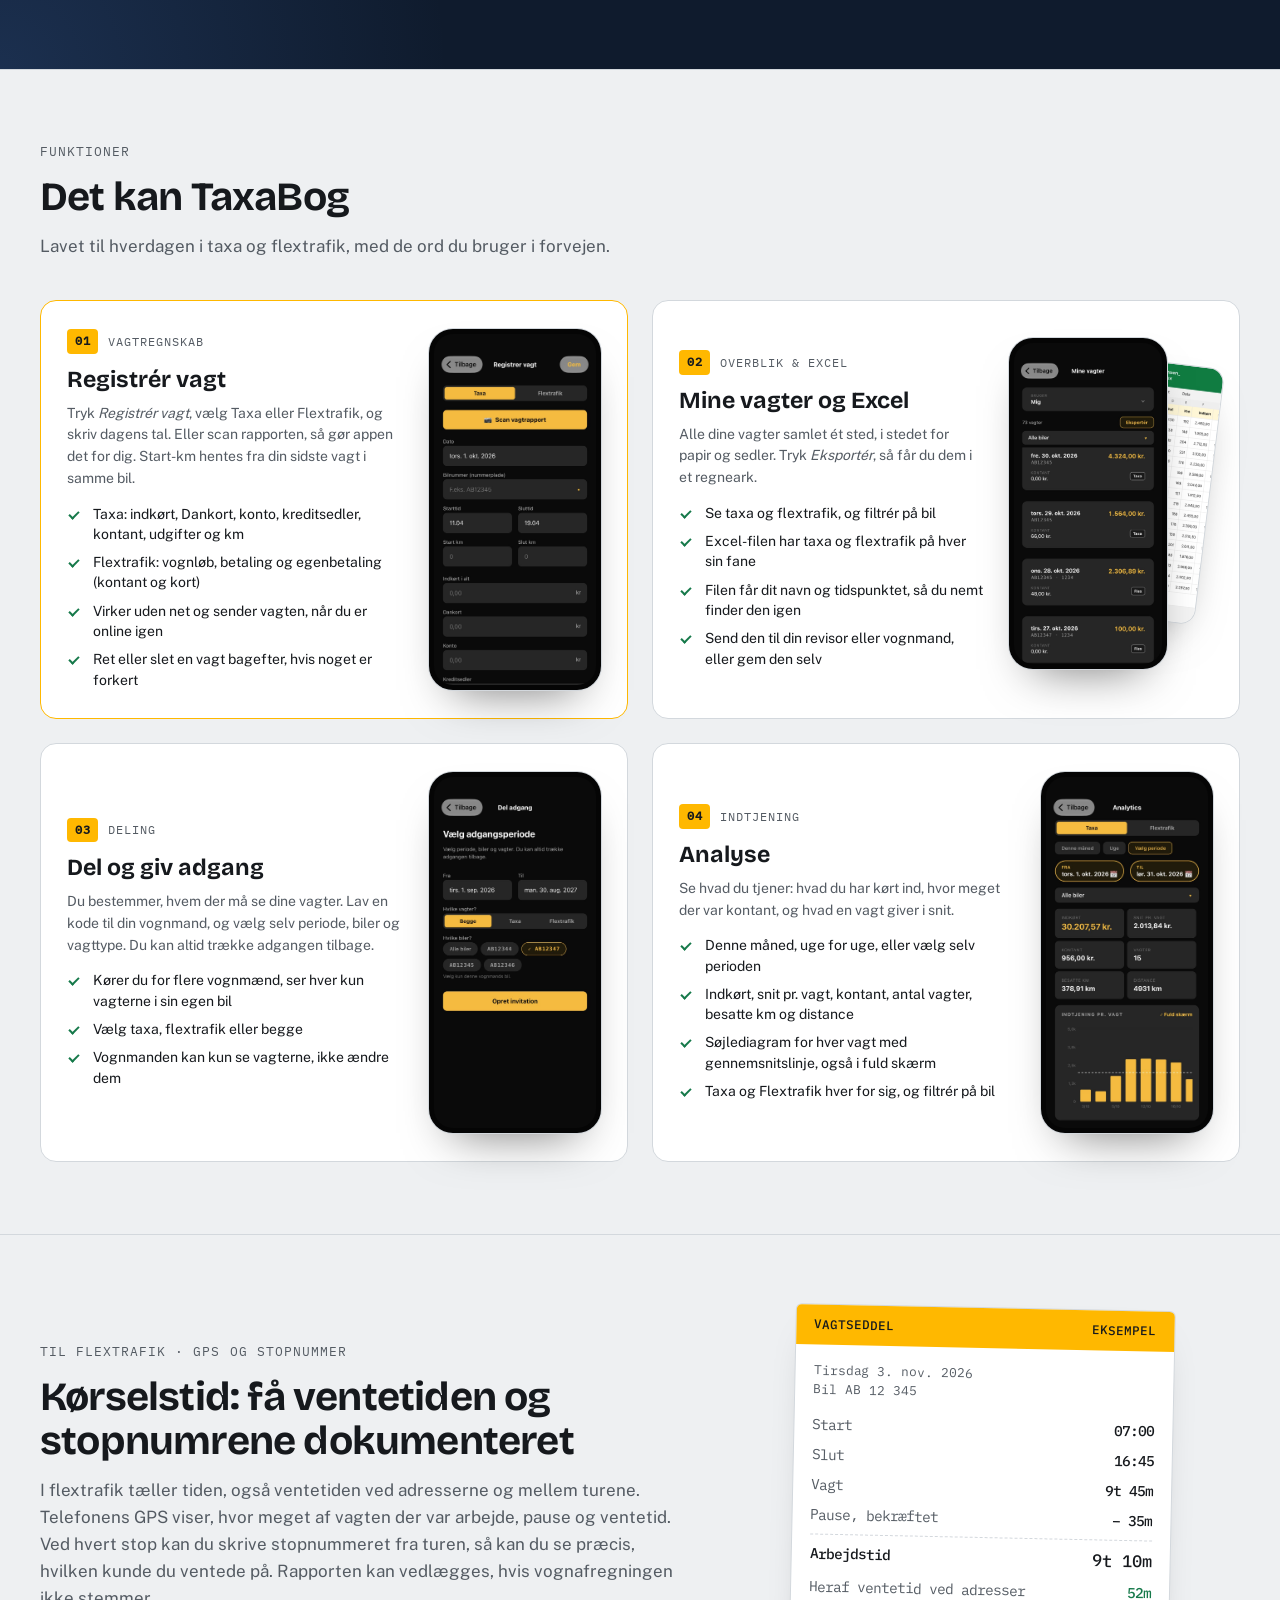
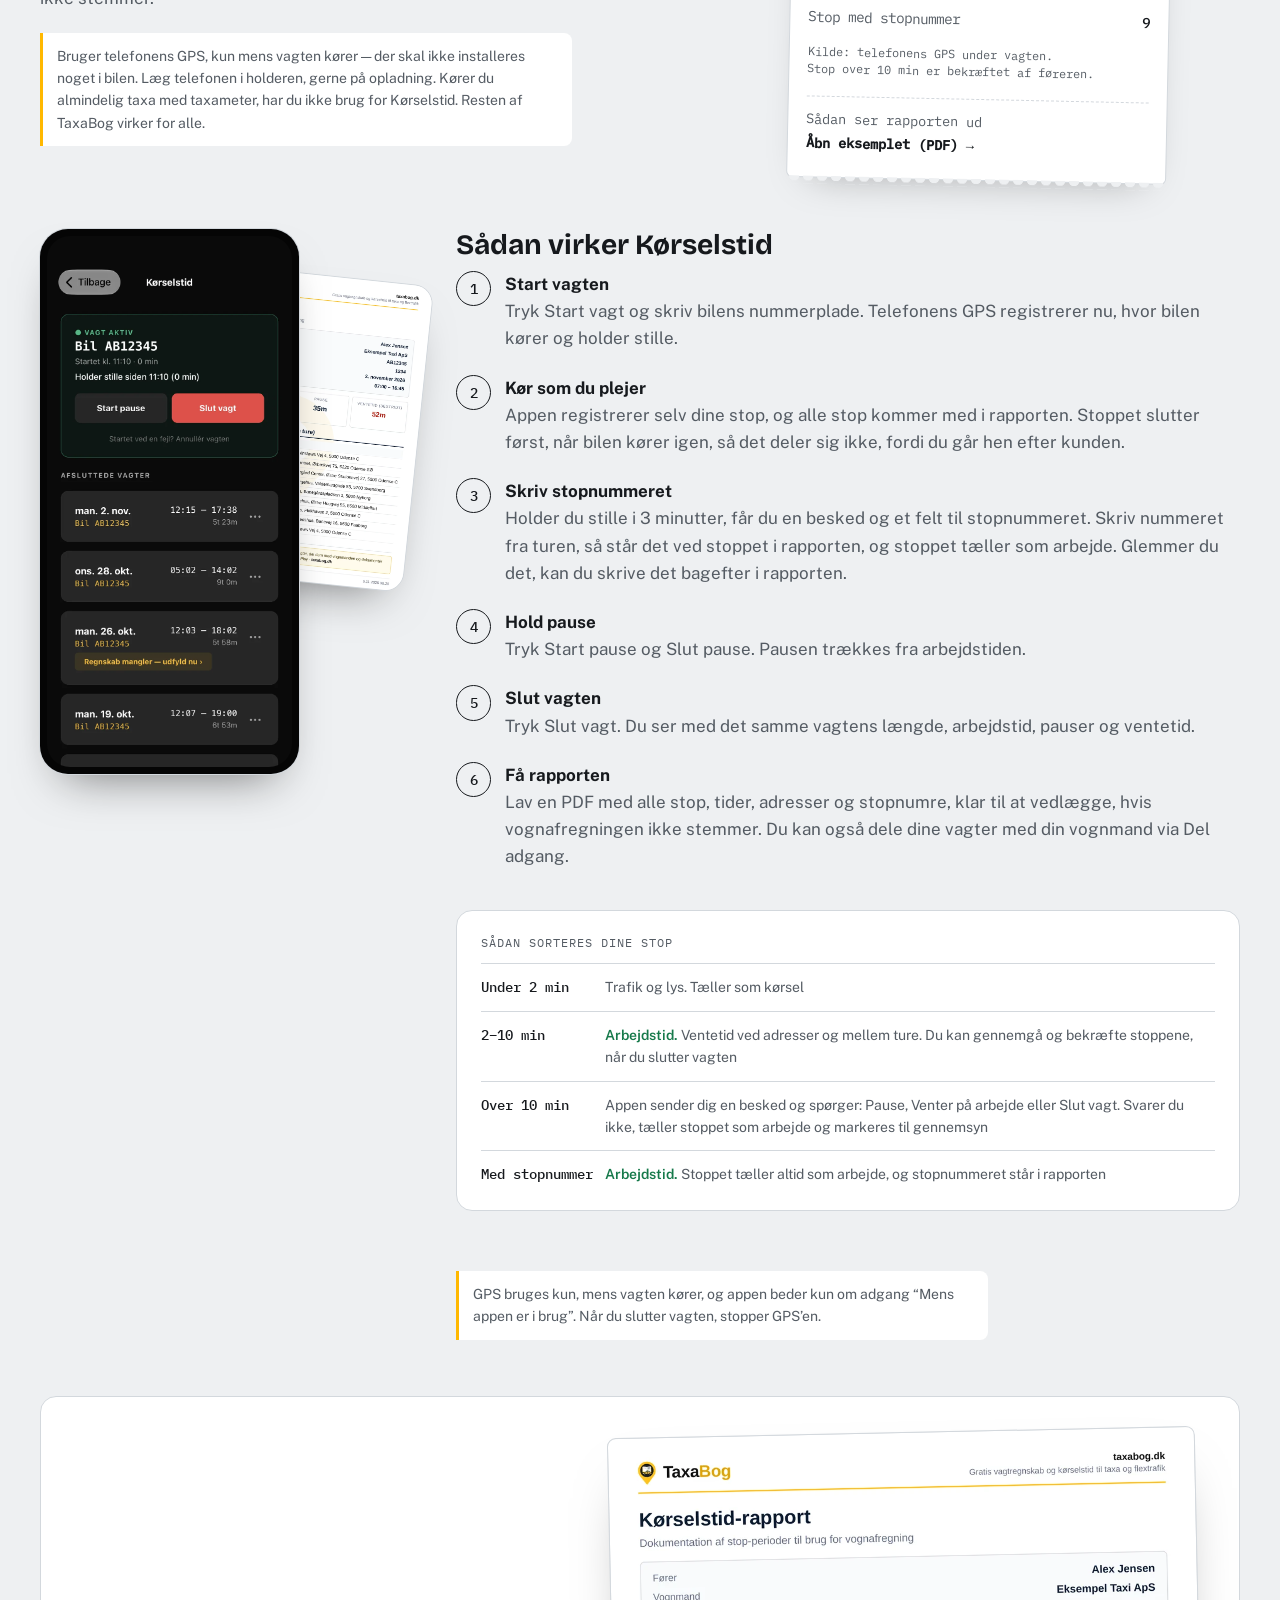
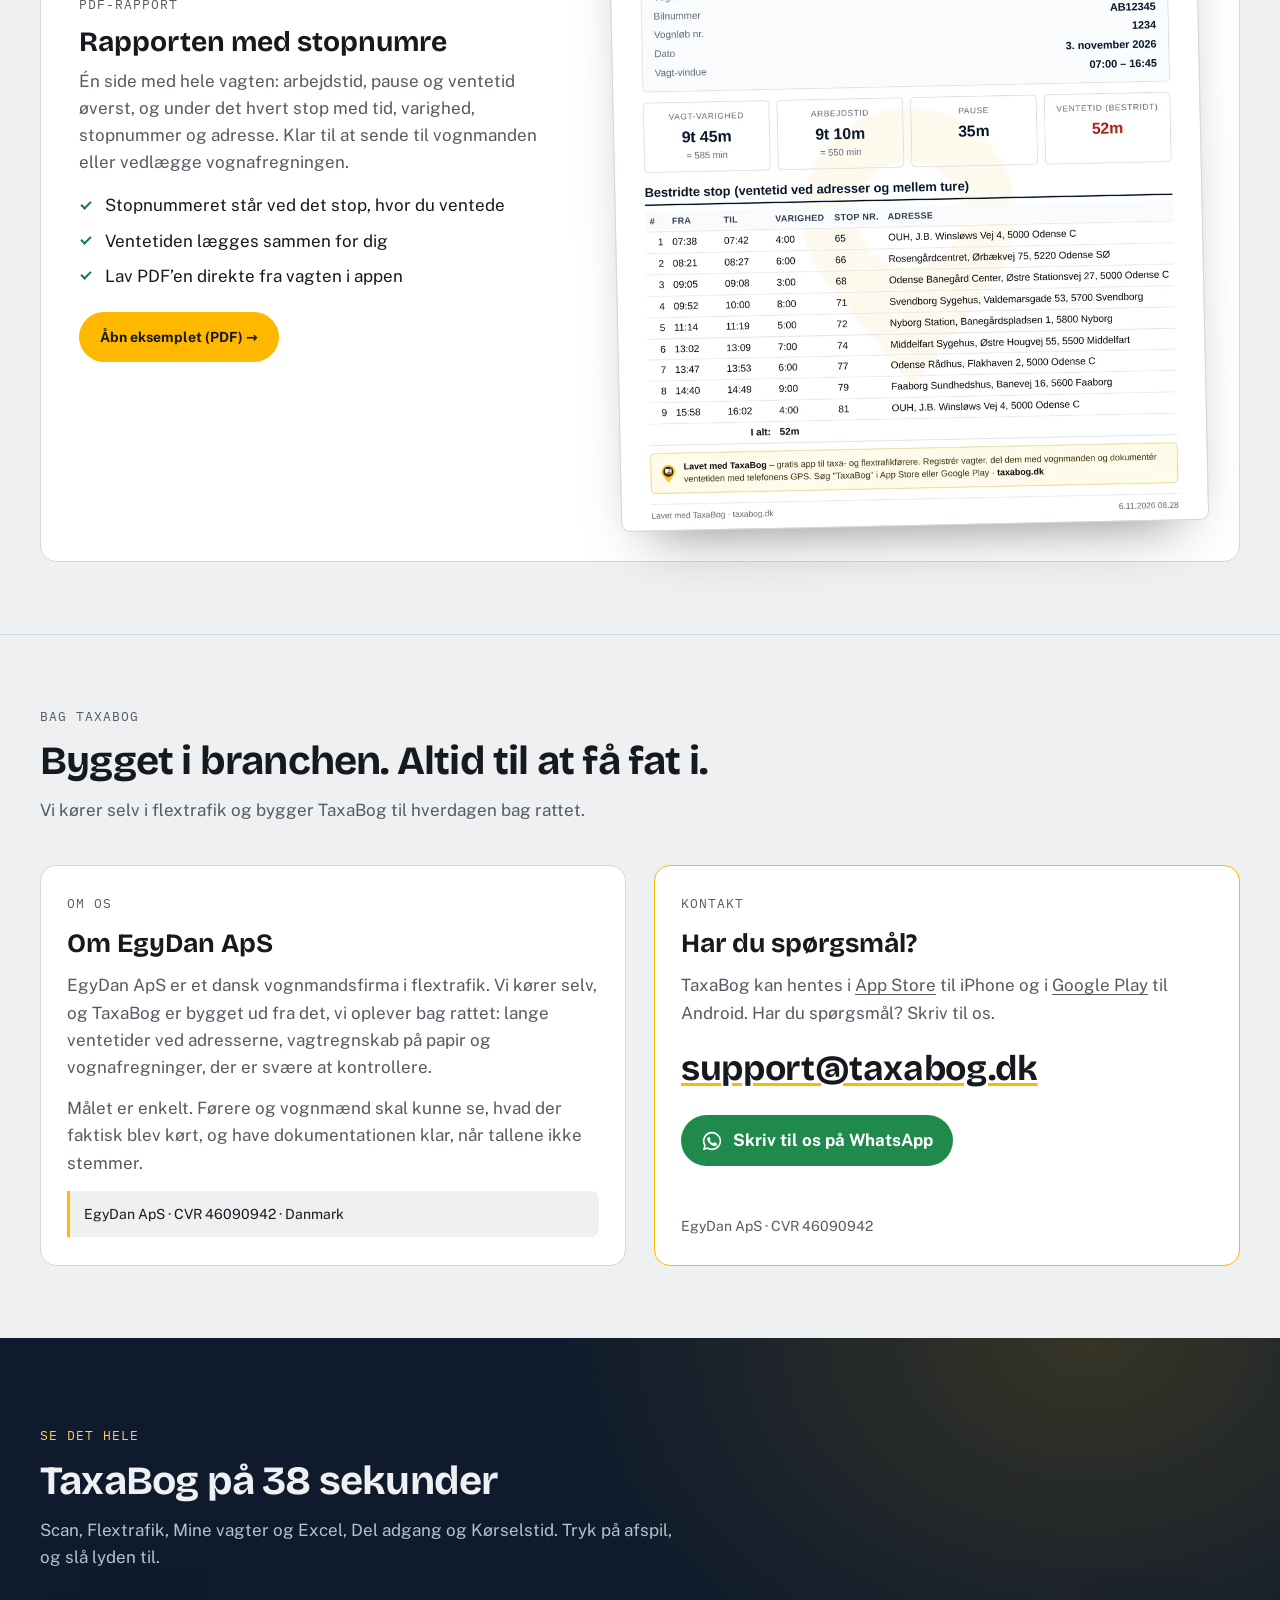
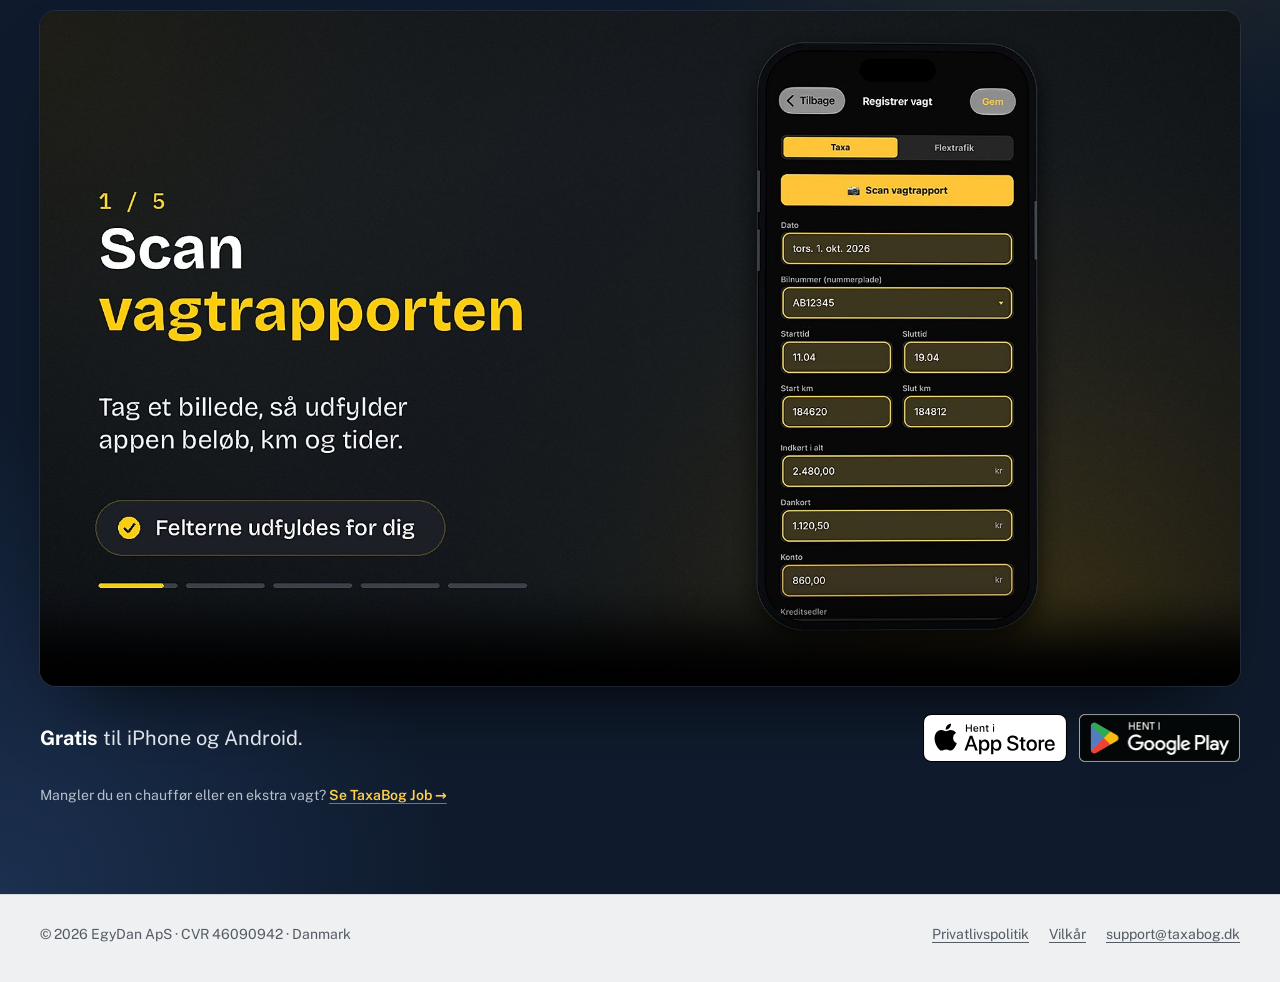
==== commit 492fd935: "Forside i samme stil som TaxaBog Job, og fjern 'Jeg er vognmand'-knap" ====
--- a/index.html
+++ b/index.html
@@ -70,7 +70,7 @@
 <link rel="apple-touch-icon" href="img/app-icon-180.png">
 <meta name="apple-itunes-app" content="app-id=6820941732">
 <link rel="preload" href="fonts/bricolage-grotesque-latin-wght-normal.woff2" as="font" type="font/woff2" crossorigin>
-<link rel="stylesheet" href="style.css?v=20261106b">
+<link rel="stylesheet" href="style.css?v=20261125">
 </head>
 <body>
 <header class="site-header">
@@ -92,74 +92,73 @@
 <main>
 <div class="hero">
   <div class="wrap">
-    <div class="hero-top">
+    <div class="main-hero">
       <div>
-        <p class="eyebrow">Til taxa- og flextrafikførere</p>
+        <p class="hero-badge">Til taxa- og flextrafikførere</p>
         <h1>Registrér vagten. Del den. Se hvad du <span class="hl">tjener</span>.</h1>
-      </div>
-      <div>
-      <p class="lead">TaxaBog er en gratis app til taxa- og flextrafikførere. <strong>Tag et billede af din vagtrapport, så udfylder appen vagten for dig.</strong> Du ser alle dine vagter og hvad du tjener, kan eksportere til Excel og give din vognmand adgang med en kode. Kører du flextrafik, kan telefonens GPS dokumentere din ventetid.</p>
-      <div class="actions">
-        <a class="store-badge" href="https://apps.apple.com/app/taxabog-vagtregnskab/id6820941732" target="_blank" rel="noopener">
-          <picture>
-            <source srcset="img/app-store-badge-da-white.svg" media="(prefers-color-scheme: dark)">
-            <img src="img/app-store-badge-da-black.svg" width="144" height="48" alt="Hent i App Store">
-          </picture>
-        </a>
-        <a class="store-badge" href="https://play.google.com/store/apps/details?id=dk.egydan.taxabog" target="_blank" rel="noopener">
-          <img src="img/google-play-badge-da.png" width="162" height="48" alt="Hent i Google Play">
-        </a>
-      </div>
-      </div>
-    </div>
-    <figure class="hero-art">
-      <video id="hero-video" autoplay muted loop playsinline preload="auto" width="1600" height="1066"
-             poster="img/taxabog-hero-poster.jpg"
-             aria-label="Video: før med papir og slutrapport, nu med TaxaBog: scan af vagtrapport, Mine vagter, Analytics, Del adgang, Kørselstid og Excel">
-        <source src="img/taxabog-hero.mp4" type="video/mp4">
-        <img src="img/taxabog-hero-da.jpg" width="1536" height="1024" alt="En håndskrevet afregningsseddel ved siden af fem skærme fra TaxaBog">
-      </video>
-      <div class="video-ctl">
-        <button class="vbtn" type="button" data-play="hero-video" aria-label="Sæt videoen på pause">
-          <span aria-hidden="true">❚❚</span> <span class="vbtn-txt">Pause</span>
-        </button>
-        <button class="vbtn" data-sound="hero-video" type="button" aria-pressed="false">
-          <span aria-hidden="true">🔇</span> <span class="vbtn-txt">Lyd til</span>
-        </button>
-      </div>
-    </figure>
-
+        <p class="lead">TaxaBog er en gratis app til taxa- og flextrafikførere. <strong>Tag et billede af din vagtrapport, så udfylder appen vagten for dig.</strong> Du ser alle dine vagter og hvad du tjener, kan eksportere til Excel og give din vognmand adgang med en kode. Kører du flextrafik, kan telefonens GPS dokumentere din ventetid.</p>
+        <div class="actions">
+          <a class="store-badge" href="https://apps.apple.com/app/taxabog-vagtregnskab/id6820941732" target="_blank" rel="noopener">
+            <picture>
+              <source srcset="img/app-store-badge-da-white.svg" media="(prefers-color-scheme: dark)">
+              <img src="img/app-store-badge-da-black.svg" width="144" height="48" alt="Hent i App Store">
+            </picture>
+          </a>
+          <a class="store-badge" href="https://play.google.com/store/apps/details?id=dk.egydan.taxabog" target="_blank" rel="noopener">
+            <img src="img/google-play-badge-da.png" width="162" height="48" alt="Hent i Google Play">
+          </a>
+        </div>
+        <p class="status">100 % gratis til iPhone og Android · Taxa, flextrafik og jobportal</p>
+      </div>
+      <figure class="hero-art">
+        <video id="hero-video" autoplay muted loop playsinline preload="auto" width="1600" height="1066"
+               poster="img/taxabog-hero-poster.jpg"
+               aria-label="Video: før med papir og slutrapport, nu med TaxaBog: scan af vagtrapport, Mine vagter, Analytics, Del adgang, Kørselstid og Excel">
+          <source src="img/taxabog-hero.mp4" type="video/mp4">
+          <img src="img/taxabog-hero-da.jpg" width="1536" height="1024" alt="En håndskrevet afregningsseddel ved siden af fem skærme fra TaxaBog">
+        </video>
+        <div class="video-ctl">
+          <button class="vbtn" type="button" data-play="hero-video" aria-label="Sæt videoen på pause">
+            <span aria-hidden="true">❚❚</span> <span class="vbtn-txt">Pause</span>
+          </button>
+          <button class="vbtn" data-sound="hero-video" type="button" aria-pressed="false">
+            <span aria-hidden="true">🔇</span> <span class="vbtn-txt">Lyd til</span>
+          </button>
+        </div>
+      </figure>
+    </div>
   </div>
 </div>
 
-  <section id="scan">
-    <div class="wrap">
-      <p class="eyebrow">Scan · taxa og flextrafik</p>
-      <h2>Scan rapporten, så udfylder appen vagten</h2>
-      <p class="section-intro">Du behøver ikke taste tallene ind selv. Tag et billede, tjek tallene, og tryk Gem.</p>
-      <div class="scan-grid">
-        <div class="scan-cards">
-          <div class="scan-card">
-            <h3>Taxa: vagtrapporten fra taxameteret</h3>
-            <ol class="scan-steps">
-              <li>Tryk <em>Registrér vagt</em> og derefter <em>Scan vagtrapport</em>.</li>
-              <li>Tag et billede af vagtrapporten, eller vælg et billede, du har taget.</li>
-              <li>Appen udfylder beløb, km og tider. Kører du på DRIVR eller Uber, virker deres vagtoversigt også.</li>
-              <li>Felter, appen er usikker på, bliver <span class="hl">gule</span>. Tjek dem, og tryk Gem.</li>
-            </ol>
-          </div>
-          <div class="scan-card">
-            <h3>Flextrafik: slutrapporten</h3>
-            <ol class="scan-steps">
-              <li>Tryk <em>Registrér vagt</em>, vælg <em>Flextrafik</em> og tryk <em>Upload billede af slutrapport</em>.</li>
-              <li>Vælg et skærmbillede af slutrapporten.</li>
-              <li>Appen udfylder vognløb, tider og betaling. Billedet læses kun på din telefon.</li>
-            </ol>
-          </div>
-          <p class="scan-privacy"><strong>Dine oplysninger er beskyttet.</strong> Før et taxa-billede bliver aflæst, dækker telefonen navne, CVR-, tilladelses-, chauffør- og telefonnumre. Først derefter aflæser en ekstern AI-tjeneste tallene. Billedet bliver ikke gemt. <a href="privatlivspolitik/">Læs mere i privatlivspolitikken</a>.</p>
-        </div>
-        <div class="scan-media">
-          <div class="scan-player">
+<section id="scan" class="demo-band scan-band">
+  <div class="wrap">
+    <p class="eyebrow">Højdepunkt · Scan taxa og flextrafik</p>
+    <h2>Scan rapporten, så udfylder appen vagten</h2>
+    <p class="section-intro">Du behøver ikke taste tallene ind selv. Tag et billede, tjek tallene, og tryk Gem.</p>
+    <div class="scan-grid">
+      <div class="scan-cards">
+        <div class="scan-card">
+          <p class="scan-role">Taxa</p>
+          <h3>Vagtrapporten fra taxameteret</h3>
+          <ol class="scan-steps">
+            <li>Tryk <em>Registrér vagt</em> og derefter <em>Scan vagtrapport</em>.</li>
+            <li>Tag et billede af vagtrapporten, eller vælg et billede, du har taget.</li>
+            <li>Appen udfylder beløb, km og tider. Kører du på DRIVR eller Uber, virker deres vagtoversigt også.</li>
+            <li>Felter, appen er usikker på, bliver <span class="hl-pill">gule</span>. Tjek dem, og tryk Gem.</li>
+          </ol>
+        </div>
+        <div class="scan-card">
+          <p class="scan-role">Flextrafik</p>
+          <h3>Slutrapporten</h3>
+          <ol class="scan-steps">
+            <li>Tryk <em>Registrér vagt</em>, vælg <em>Flextrafik</em> og tryk <em>Upload billede af slutrapport</em>.</li>
+            <li>Vælg et skærmbillede af slutrapporten.</li>
+            <li>Appen udfylder vognløb, tider og betaling. Billedet læses kun på din telefon.</li>
+          </ol>
+        </div>
+      </div>
+      <div class="scan-media">
+        <div class="scan-player">
           <video id="scan-video" class="scan-video" autoplay muted loop playsinline preload="metadata" poster="img/taxabog-scan-poster.jpg" aria-label="Video: en vagtrapport fotograferes og en slutrapport uploades, og felterne i appen udfyldes">
             <source src="img/taxabog-scan.mp4" type="video/mp4">
           </video>
@@ -171,41 +170,48 @@
               <span aria-hidden="true">🔇</span> <span class="vbtn-txt">Lyd til</span>
             </button>
           </div>
-          </div>
-        </div>
-      </div>
-    </div>
-  </section>
-
-  <section id="taxabog">
+        </div>
+      </div>
+    </div>
+    <div class="scan-privacy-bar">
+      <span class="scan-dot is-green" aria-hidden="true"></span>
+      <div>
+        <span class="scan-privacy-label">Privatliv · Dine oplysninger er beskyttet</span>
+        <p>Før et taxa-billede bliver aflæst, dækker telefonen navne, CVR-, tilladelses-, chauffør- og telefonnumre. Først derefter aflæser en ekstern AI-tjeneste tallene. Billedet bliver ikke gemt. <a href="privatlivspolitik/">Læs mere i privatlivspolitikken</a>.</p>
+      </div>
+    </div>
+  </div>
+</section>
+
+<section id="taxabog">
   <div class="wrap">
     <p class="eyebrow">Funktioner</p>
     <h2>Det kan TaxaBog</h2>
     <p class="section-intro">Lavet til hverdagen i taxa og flextrafik, med de ord du bruger i forvejen.</p>
 
-    <div class="pillar" id="registrer">
-      <div class="pillar-body">
-        <div class="pillar-num">1</div>
-        <h3>Registrér vagt</h3>
-        <p>Tryk <em>Registrér vagt</em>, vælg Taxa eller Flextrafik, og skriv dagens tal. Eller scan rapporten, så gør appen det for dig. Start-km hentes fra din sidste vagt i samme bil.</p>
-        <ul class="ticks">
-          <li>Taxa: indkørt, Dankort, konto, kreditsedler, kontant, udgifter og km</li>
-          <li>Flextrafik: vognløb, betaling og egenbetaling (kontant og kort)</li>
-          <li>Virker uden net og sender vagten, når du er online igen</li>
-          <li>Ret eller slet en vagt bagefter, hvis noget er forkert</li>
-        </ul>
-      </div>
-      <figure class="phone">
-        <img src="img/app-registrer.jpeg" loading="lazy" alt="Skærmen Registrér vagt i TaxaBog med Taxa valgt, knappen Scan vagtrapport og felterne dato, bilnummer, tider og km">
-      </figure>
-    </div>
-
-          <div class="pillar" id="vagter">
+    <div class="pillar-cards">
+      <article class="pillar-card is-featured" id="registrer">
         <div class="pillar-body">
-        <div class="pillar-num">2</div>
+          <div class="pillar-meta"><span class="pill-step">01</span><span class="pillar-cat">Vagtregnskab</span></div>
+          <h3>Registrér vagt</h3>
+          <p>Tryk <em>Registrér vagt</em>, vælg Taxa eller Flextrafik, og skriv dagens tal. Eller scan rapporten, så gør appen det for dig. Start-km hentes fra din sidste vagt i samme bil.</p>
+          <ul class="ticks">
+            <li>Taxa: indkørt, Dankort, konto, kreditsedler, kontant, udgifter og km</li>
+            <li>Flextrafik: vognløb, betaling og egenbetaling (kontant og kort)</li>
+            <li>Virker uden net og sender vagten, når du er online igen</li>
+            <li>Ret eller slet en vagt bagefter, hvis noget er forkert</li>
+          </ul>
+        </div>
+        <figure class="phone">
+          <img src="img/app-registrer.jpeg" loading="lazy" alt="Skærmen Registrér vagt i TaxaBog med Taxa valgt, knappen Scan vagtrapport og felterne dato, bilnummer, tider og km">
+        </figure>
+      </article>
+
+      <article class="pillar-card pillar-card-stack" id="vagter">
+        <div class="pillar-body">
+          <div class="pillar-meta"><span class="pill-step">02</span><span class="pillar-cat">Overblik &amp; Excel</span></div>
           <h3>Mine vagter og Excel</h3>
-          <p>Alle dine vagter samlet ét sted, i stedet for papir og sedler. Tryk <em>Eksportér</em>,
-          så får du dem i et regneark.</p>
+          <p>Alle dine vagter samlet ét sted, i stedet for papir og sedler. Tryk <em>Eksportér</em>, så får du dem i et regneark.</p>
           <ul class="ticks">
             <li>Se taxa og flextrafik, og filtrér på bil</li>
             <li>Excel-filen har taxa og flextrafik på hver sin fane</li>
@@ -219,39 +225,40 @@
             <img src="img/app-vagter.jpeg" loading="lazy" alt="Mine vagter i TaxaBog med en liste over vagter, beløb og knappen Eksportér">
           </figure>
         </div>
-      </div>
-
-      <div class="pillar" id="del">
+      </article>
+
+      <article class="pillar-card" id="del">
         <div class="pillar-body">
-        <div class="pillar-num">3</div>
-        <h3>Del og giv adgang</h3>
-        <p>Du bestemmer, hvem der må se dine vagter. Lav en kode til din vognmand, og vælg selv periode, biler og vagttype. Du kan altid trække adgangen tilbage.</p>
-        <ul class="ticks">
-          <li>Kører du for flere vognmænd, ser hver kun vagterne i sin egen bil</li>
-          <li>Vælg taxa, flextrafik eller begge</li>
-          <li>Vognmanden kan kun se vagterne, ikke ændre dem</li>
-        </ul>
-      </div>
-      <figure class="phone">
-        <img src="img/app-del.jpeg" loading="lazy" alt="Skærmen Del adgang i TaxaBog, hvor man vælger periode, vagttyper og biler">
-      </figure>
-    </div>
-
-    <div class="pillar" id="analyse">
+          <div class="pillar-meta"><span class="pill-step">03</span><span class="pillar-cat">Deling</span></div>
+          <h3>Del og giv adgang</h3>
+          <p>Du bestemmer, hvem der må se dine vagter. Lav en kode til din vognmand, og vælg selv periode, biler og vagttype. Du kan altid trække adgangen tilbage.</p>
+          <ul class="ticks">
+            <li>Kører du for flere vognmænd, ser hver kun vagterne i sin egen bil</li>
+            <li>Vælg taxa, flextrafik eller begge</li>
+            <li>Vognmanden kan kun se vagterne, ikke ændre dem</li>
+          </ul>
+        </div>
+        <figure class="phone">
+          <img src="img/app-del.jpeg" loading="lazy" alt="Skærmen Del adgang i TaxaBog, hvor man vælger periode, vagttyper og biler">
+        </figure>
+      </article>
+
+      <article class="pillar-card" id="analyse">
         <div class="pillar-body">
-        <div class="pillar-num">4</div>
-        <h3>Analyse</h3>
-        <p>Se hvad du tjener: hvad du har kørt ind, hvor meget der var kontant, og hvad en vagt giver i snit.</p>
-        <ul class="ticks">
-          <li>Denne måned, uge for uge, eller vælg selv perioden</li>
-          <li>Indkørt, snit pr. vagt, kontant, antal vagter, besatte km og distance</li>
-          <li>Søjlediagram for hver vagt med gennemsnitslinje, også i fuld skærm</li>
-          <li>Taxa og Flextrafik hver for sig, og filtrér på bil</li>
-        </ul>
-      </div>
-      <figure class="phone">
-        <img src="img/app-analyse.jpeg" loading="lazy" alt="Analytics i TaxaBog med indkørt, antal vagter, kontant, distance og et søjlediagram pr. vagt">
-      </figure>
+          <div class="pillar-meta"><span class="pill-step">04</span><span class="pillar-cat">Indtjening</span></div>
+          <h3>Analyse</h3>
+          <p>Se hvad du tjener: hvad du har kørt ind, hvor meget der var kontant, og hvad en vagt giver i snit.</p>
+          <ul class="ticks">
+            <li>Denne måned, uge for uge, eller vælg selv perioden</li>
+            <li>Indkørt, snit pr. vagt, kontant, antal vagter, besatte km og distance</li>
+            <li>Søjlediagram for hver vagt med gennemsnitslinje, også i fuld skærm</li>
+            <li>Taxa og Flextrafik hver for sig, og filtrér på bil</li>
+          </ul>
+        </div>
+        <figure class="phone">
+          <img src="img/app-analyse.jpeg" loading="lazy" alt="Analytics i TaxaBog med indkørt, antal vagter, kontant, distance og et søjlediagram pr. vagt">
+        </figure>
+      </article>
     </div>
   </div>
 </section>
@@ -304,7 +311,7 @@
           <li><div><strong>Få rapporten</strong><span>Lav en PDF med alle stop, tider, adresser og stopnumre, klar til at vedlægge, hvis vognafregningen ikke stemmer. Du kan også dele dine vagter med din vognmand via Del adgang.</span></div></li>
         </ol>
       </div>
-      <div class="rules">
+      <div class="rules rules-card">
         <table>
           <caption>Sådan sorteres dine stop</caption>
           <tbody>
@@ -318,22 +325,52 @@
       <p class="k-note">GPS bruges kun, mens vagten kører, og appen beder kun om adgang “Mens appen er i brug”. Når du slutter vagten, stopper GPS’en.</p>
     </div>
   </div>
-  <div class="wrap report">
-    <div class="report-text">
-      <h3>Rapporten med stopnumre</h3>
-      <p>Én side med hele vagten: arbejdstid, pause og ventetid øverst, og under det hvert stop med tid, varighed, stopnummer og adresse. Klar til at sende til vognmanden eller vedlægge vognafregningen.</p>
-      <ul class="ticks">
-        <li>Stopnummeret står ved det stop, hvor du ventede</li>
-        <li>Ventetiden lægges sammen for dig</li>
-        <li>Lav PDF’en direkte fra vagten i appen</li>
-      </ul>
-      <a class="report-link" href="img/eksempel-koerselstid.pdf" target="_blank" rel="noopener">Åbn eksemplet (PDF) →</a>
-    </div>
-    <figure class="report-paper">
-      <a href="img/eksempel-koerselstid.pdf" target="_blank" rel="noopener">
-        <img src="img/rapport-eksempel.webp" width="1000" height="1181" loading="lazy" alt="Eksempel på en Kørselstid-rapport fra TaxaBog med ni stop, stopnumre fra 65 til 81 og 52 minutters ventetid">
-      </a>
-    </figure>
+  <div class="wrap">
+    <div class="report report-card">
+      <div class="report-text">
+        <p class="eyebrow">PDF-rapport</p>
+        <h3>Rapporten med stopnumre</h3>
+        <p>Én side med hele vagten: arbejdstid, pause og ventetid øverst, og under det hvert stop med tid, varighed, stopnummer og adresse. Klar til at sende til vognmanden eller vedlægge vognafregningen.</p>
+        <ul class="ticks">
+          <li>Stopnummeret står ved det stop, hvor du ventede</li>
+          <li>Ventetiden lægges sammen for dig</li>
+          <li>Lav PDF’en direkte fra vagten i appen</li>
+        </ul>
+        <a class="btn btn-primary report-btn" href="img/eksempel-koerselstid.pdf" target="_blank" rel="noopener">Åbn eksemplet (PDF) →</a>
+      </div>
+      <figure class="report-paper">
+        <a href="img/eksempel-koerselstid.pdf" target="_blank" rel="noopener">
+          <img src="img/rapport-eksempel.webp" width="1000" height="1181" loading="lazy" alt="Eksempel på en Kørselstid-rapport fra TaxaBog med ni stop, stopnumre fra 65 til 81 og 52 minutters ventetid">
+        </a>
+      </figure>
+    </div>
+  </div>
+</section>
+
+<section id="om-kontakt">
+  <div class="wrap">
+    <p class="eyebrow">Bag TaxaBog</p>
+    <h2>Bygget i branchen. Altid til at få fat i.</h2>
+    <p class="section-intro">Vi kører selv i flextrafik og bygger TaxaBog til hverdagen bag rattet.</p>
+    <div class="info-cards">
+      <div class="info-card" id="om">
+        <p class="eyebrow">Om os</p>
+        <h3>Om EgyDan ApS</h3>
+        <p>EgyDan ApS er et dansk vognmandsfirma i flextrafik. Vi kører selv, og TaxaBog er bygget ud fra det, vi oplever bag rattet: lange ventetider ved adresserne, vagtregnskab på papir og vognafregninger, der er svære at kontrollere.</p>
+        <p>Målet er enkelt. Førere og vognmænd skal kunne se, hvad der faktisk blev kørt, og have dokumentationen klar, når tallene ikke stemmer.</p>
+        <p class="info-note">EgyDan ApS · CVR 46090942 · Danmark</p>
+      </div>
+      <div class="info-card is-featured" id="kontakt">
+        <p class="eyebrow">Kontakt</p>
+        <h3>Har du spørgsmål?</h3>
+        <p>TaxaBog kan hentes i <a href="https://apps.apple.com/app/taxabog-vagtregnskab/id6820941732" target="_blank" rel="noopener">App Store</a> til iPhone og i <a href="https://play.google.com/store/apps/details?id=dk.egydan.taxabog" target="_blank" rel="noopener">Google Play</a> til Android. Har du spørgsmål? Skriv til os.</p>
+        <div class="contact-mail"><a href="mailto:support@taxabog.dk">support@taxabog.dk</a></div>
+        <div class="contact-actions"><a class="btn-whatsapp" href="https://wa.me/4560554508?text=Hej%20TaxaBog%2C%20jeg%20har%20et%20sp%C3%B8rgsm%C3%A5l%20om%20appen." target="_blank" rel="noopener">
+          <svg aria-hidden="true" viewBox="0 0 24 24" width="22" height="22"><path fill="currentColor" d="M12 2a10 10 0 0 0-8.6 15.1L2 22l5-1.3A10 10 0 1 0 12 2zm0 18.2a8.2 8.2 0 0 1-4.2-1.2l-.3-.2-3 .8.8-2.9-.2-.3A8.2 8.2 0 1 1 12 20.2zm4.5-6.1c-.2-.1-1.5-.7-1.7-.8s-.4-.1-.6.1-.6.8-.8 1-.3.2-.5.1a6.7 6.7 0 0 1-3.3-2.9c-.3-.4.3-.4.7-1.3.1-.2 0-.3 0-.4l-.8-1.8c-.2-.5-.4-.4-.6-.4h-.5a1 1 0 0 0-.7.3 3 3 0 0 0-.9 2.2 5.2 5.2 0 0 0 1.1 2.7 11.8 11.8 0 0 0 4.5 4c1.7.7 2.3.8 3.2.6a2.7 2.7 0 0 0 1.8-1.2 2.2 2.2 0 0 0 .1-1.3c0-.1-.2-.2-.5-.3z"/></svg>
+          Skriv til os på WhatsApp</a></div>
+        <p class="contact-cvr">EgyDan ApS · CVR 46090942</p>
+      </div>
+    </div>
   </div>
 </section>
 
@@ -358,31 +395,7 @@
         </a>
       </div>
     </div>
-  </div>
-</section>
-
-<section id="om">
-  <div class="wrap"><div class="about">
-    <p class="eyebrow">Om os</p>
-    <h2>Om EgyDan ApS</h2>
-    <p>EgyDan ApS er et dansk vognmandsfirma i flextrafik. Vi kører selv, og TaxaBog er bygget ud fra
-    det, vi oplever bag rattet: lange ventetider ved adresserne, vagtregnskab på papir og vognafregninger,
-    der er svære at kontrollere.</p>
-    <p>Målet er enkelt. Førere og vognmænd skal kunne se, hvad der faktisk blev kørt, og have
-    dokumentationen klar, når tallene ikke stemmer.</p>
-  </div></div>
-</section>
-
-<section id="kontakt">
-  <div class="wrap contact-grid">
-    <p class="eyebrow">Kontakt</p>
-    <h2>Har du spørgsmål?</h2>
-    <p>TaxaBog kan hentes i <a href="https://apps.apple.com/app/taxabog-vagtregnskab/id6820941732" target="_blank" rel="noopener">App Store</a> til iPhone og i <a href="https://play.google.com/store/apps/details?id=dk.egydan.taxabog" target="_blank" rel="noopener">Google Play</a> til Android. Har du spørgsmål? Skriv til os.</p>
-    <div class="contact-mail"><a href="mailto:support@taxabog.dk">support@taxabog.dk</a></div>
-    <div><a class="btn-whatsapp" href="https://wa.me/4560554508?text=Hej%20TaxaBog%2C%20jeg%20har%20et%20sp%C3%B8rgsm%C3%A5l%20om%20appen." target="_blank" rel="noopener">
-      <svg aria-hidden="true" viewBox="0 0 24 24" width="22" height="22"><path fill="currentColor" d="M12 2a10 10 0 0 0-8.6 15.1L2 22l5-1.3A10 10 0 1 0 12 2zm0 18.2a8.2 8.2 0 0 1-4.2-1.2l-.3-.2-3 .8.8-2.9-.2-.3A8.2 8.2 0 1 1 12 20.2zm4.5-6.1c-.2-.1-1.5-.7-1.7-.8s-.4-.1-.6.1-.6.8-.8 1-.3.2-.5.1a6.7 6.7 0 0 1-3.3-2.9c-.3-.4.3-.4.7-1.3.1-.2 0-.3 0-.4l-.8-1.8c-.2-.5-.4-.4-.6-.4h-.5a1 1 0 0 0-.7.3 3 3 0 0 0-.9 2.2 5.2 5.2 0 0 0 1.1 2.7 11.8 11.8 0 0 0 4.5 4c1.7.7 2.3.8 3.2.6a2.7 2.7 0 0 0 1.8-1.2 2.2 2.2 0 0 0 .1-1.3c0-.1-.2-.2-.5-.3z"/></svg>
-      Skriv til os på WhatsApp</a></div>
-    <p>EgyDan ApS · CVR 46090942</p>
+    <p class="demo-foot">Mangler du en chauffør eller en ekstra vagt? <a href="job/">Se TaxaBog Job →</a></p>
   </div>
 </section>
 </main>
--- a/style.css
+++ b/style.css
@@ -476,6 +476,7 @@
 .prose h1 { font-size: clamp(2rem, 4vw, 2.8rem); }
 .prose h2 { font-size: var(--step-1); margin: 40px 0 10px; }
 .prose h3 { font-size: var(--step-0); margin: 24px 0 6px; font-weight: 700; }
+.prose h4 { font-size: var(--step-0); margin: 18px 0 4px; font-weight: 700; color: var(--ink); }
 .prose p, .prose li { color: var(--ink); }
 .prose ul { padding-left: 1.2em; }
 .prose li { margin-bottom: 4px; }
@@ -847,3 +848,308 @@
 .k-stack { width: 360px; max-width: 100%; }
 #vagter .phone-stack .phone { margin: 0; width: 220px; justify-self: start; }
 #vagter .stack-back { right: 0; }
+
+/* ---------- 2026-11-25 main page aligned with TaxaBog Job style ---------- */
+
+/* Hero: 2-column pitch + media, matching .job-hero */
+.main-hero {
+  display: grid;
+  grid-template-columns: minmax(0, 1.05fr) minmax(0, 0.95fr);
+  gap: 48px;
+  align-items: center;
+  padding-block: 16px 8px;
+}
+.hero-badge {
+  display: inline-flex;
+  align-items: center;
+  gap: 8px;
+  font-family: var(--mono);
+  font-size: 0.75rem;
+  font-weight: 500;
+  letter-spacing: 0.08em;
+  text-transform: uppercase;
+  background: var(--signal);
+  color: var(--signal-ink);
+  padding: 4px 10px;
+  border-radius: 4px;
+  margin: 0 0 18px;
+}
+.main-hero .lead { margin: 0 0 26px; }
+.main-hero .actions { margin-top: 4px; }
+.main-hero .hero-art {
+  border-radius: 16px;
+  overflow: hidden;
+  border: 1px solid var(--line);
+  box-shadow: 0 24px 48px -24px rgba(0, 0, 0, 0.45);
+}
+.main-hero .hero-art video,
+.main-hero .hero-art img {
+  border-radius: 0;
+  box-shadow: none;
+}
+
+/* Scan: dark spotlight band matching .akut-band */
+.scan-band { padding-block: 80px; }
+.scan-band .scan-grid {
+  grid-template-columns: minmax(0, 1.15fr) minmax(0, 0.85fr);
+  gap: 36px;
+  align-items: center;
+  margin-top: 32px;
+}
+.scan-band .scan-cards { gap: 20px; }
+.scan-band .scan-card {
+  background: rgba(255, 255, 255, 0.045);
+  border: 1px solid rgba(255, 255, 255, 0.12);
+  border-radius: 16px;
+  padding: 24px 26px;
+  color: #dfe5ec;
+}
+.scan-role {
+  font-family: var(--mono);
+  font-size: 0.75rem;
+  letter-spacing: 0.08em;
+  text-transform: uppercase;
+  color: #ffcf4d;
+  margin: 0 0 8px;
+}
+.scan-band .scan-card h3 {
+  font-size: clamp(1.2rem, 1.8vw, 1.45rem);
+  color: #fff;
+  margin: 0 0 14px;
+}
+.scan-band .scan-steps { gap: 12px; color: #dfe5ec; }
+.scan-band .scan-steps em { color: #fff; font-style: italic; }
+.hl-pill {
+  background: var(--signal);
+  color: var(--signal-ink);
+  font-weight: 700;
+  padding: 1px 6px;
+  border-radius: 4px;
+}
+.scan-band .scan-media { max-width: 310px; width: 100%; }
+.scan-band .scan-video {
+  border-radius: 26px;
+  border: 1px solid rgba(255, 255, 255, 0.14);
+  box-shadow: 0 32px 64px -28px rgba(0, 0, 0, 0.85);
+}
+.scan-privacy-bar {
+  margin-top: 28px;
+  background: rgba(8, 13, 22, 0.65);
+  border: 1px solid rgba(255, 207, 77, 0.3);
+  border-radius: 12px;
+  padding: 16px 20px;
+  display: flex;
+  align-items: flex-start;
+  gap: 14px;
+}
+.scan-dot {
+  width: 10px;
+  height: 10px;
+  border-radius: 50%;
+  background: var(--signal);
+  flex: none;
+  margin-top: 6px;
+  box-shadow: 0 0 0 4px rgba(255, 184, 0, 0.22);
+}
+.scan-dot.is-green {
+  background: #4cc38a;
+  box-shadow: 0 0 0 4px rgba(76, 195, 138, 0.2);
+}
+.scan-privacy-label {
+  font-family: var(--mono);
+  font-size: 0.72rem;
+  letter-spacing: 0.06em;
+  text-transform: uppercase;
+  color: #ffcf4d;
+  display: block;
+  margin-bottom: 4px;
+}
+.scan-privacy-bar p {
+  margin: 0;
+  color: #c7d0db;
+  font-size: var(--step--1);
+  line-height: 1.55;
+}
+.scan-privacy-bar a { color: #fff; text-decoration-color: var(--signal); }
+
+/* Det kan TaxaBog: 2x2 surface cards matching .role-cards */
+.pillar-cards {
+  display: grid;
+  grid-template-columns: repeat(2, minmax(0, 1fr));
+  gap: 24px;
+}
+.pillar-card {
+  background: var(--surface);
+  border: 1px solid var(--line);
+  border-radius: 16px;
+  padding: 28px 26px;
+  display: grid;
+  grid-template-columns: minmax(0, 1fr) 172px;
+  gap: 22px;
+  align-items: center;
+}
+.pillar-card.is-featured { border-color: var(--signal); }
+.pillar-card-stack { grid-template-columns: minmax(0, 1fr) 208px; }
+.pillar-meta {
+  display: flex;
+  align-items: center;
+  gap: 10px;
+  margin: 0 0 12px;
+}
+.pill-step {
+  font-family: var(--mono);
+  font-size: 0.72rem;
+  font-weight: 600;
+  letter-spacing: 0.06em;
+  background: var(--signal);
+  color: var(--signal-ink);
+  padding: 3px 8px;
+  border-radius: 4px;
+}
+.pillar-cat {
+  font-family: var(--mono);
+  font-size: 0.75rem;
+  letter-spacing: 0.08em;
+  text-transform: uppercase;
+  color: var(--muted);
+}
+.pillar-card h3 {
+  font-family: var(--display);
+  font-weight: 700;
+  font-size: clamp(1.25rem, 1.8vw, 1.5rem);
+  line-height: 1.18;
+  margin: 0 0 10px;
+}
+.pillar-card p {
+  margin: 0 0 14px;
+  color: var(--muted);
+  font-size: var(--step--1);
+  line-height: 1.55;
+}
+.pillar-card .ticks {
+  font-size: var(--step--1);
+  gap: 8px;
+  line-height: 1.45;
+}
+.pillar-card .phone {
+  max-width: 172px;
+  padding: 5px;
+  border-radius: 24px;
+  justify-self: end;
+}
+.pillar-card .phone img { border-radius: 19px; }
+#vagter.pillar-card-stack .phone-stack {
+  width: 204px;
+  max-width: 100%;
+  padding-bottom: 12px;
+  justify-self: end;
+}
+#vagter.pillar-card-stack .phone-stack .phone {
+  width: 158px;
+  max-width: 158px;
+  margin: 0;
+  justify-self: start;
+}
+#vagter.pillar-card-stack .stack-back {
+  top: 24px;
+  right: 4px;
+  width: 58%;
+  border-radius: 14px;
+}
+
+/* Kørselstid: card-framed rules table and report showcase */
+.rules-card {
+  background: var(--surface);
+  border: 1px solid var(--line);
+  border-radius: 16px;
+  padding: 22px 24px 12px;
+}
+.rules-card th, .rules-card td { padding: 12px 12px 12px 0; }
+.report-card {
+  background: var(--surface);
+  border: 1px solid var(--line);
+  border-radius: 16px;
+  padding: 36px 38px;
+  margin-top: 56px;
+  border-top: 1px solid var(--line);
+}
+.report-card .eyebrow { margin-bottom: 10px; }
+.report-btn { margin-top: 22px; }
+
+/* Om os & Kontakt: side-by-side cards matching .role-cards */
+.info-cards {
+  display: grid;
+  grid-template-columns: repeat(2, minmax(0, 1fr));
+  gap: 28px;
+}
+.info-card {
+  background: var(--surface);
+  border: 1px solid var(--line);
+  border-radius: 16px;
+  padding: 28px 26px;
+  display: flex;
+  flex-direction: column;
+  gap: 14px;
+}
+.info-card.is-featured { border-color: var(--signal); }
+.info-card .eyebrow { margin: 0; }
+.info-card h3 {
+  font-family: var(--display);
+  font-weight: 700;
+  font-size: clamp(1.3rem, 2.2vw, 1.65rem);
+  line-height: 1.15;
+  margin: 0;
+}
+.info-card p { margin: 0; color: var(--muted); }
+.info-note {
+  margin-top: auto !important;
+  padding: 12px 14px;
+  border-left: 3px solid var(--signal);
+  background: var(--bg);
+  border-radius: 0 8px 8px 0;
+  font-size: var(--step--1);
+  color: var(--ink) !important;
+}
+.contact-actions { margin-top: 4px; }
+.contact-cvr { font-size: var(--step--1); margin-top: auto !important; }
+
+/* Closing demo band footnote */
+.demo-foot {
+  margin: 22px 0 0;
+  font-size: var(--step--1);
+  color: #b7c0cc;
+}
+.demo-foot a {
+  color: #ffcf4d;
+  font-weight: 600;
+  text-decoration-color: rgba(255, 207, 77, 0.5);
+}
+.demo-foot a:hover { color: #fff; text-decoration-color: var(--signal); }
+
+@media (max-width: 1080px) {
+  .pillar-cards { grid-template-columns: minmax(0, 1fr); }
+  .pillar-card { grid-template-columns: minmax(0, 1fr) 200px; gap: 32px; }
+  .pillar-card .phone { max-width: 200px; }
+  .pillar-card-stack { grid-template-columns: minmax(0, 1fr) 244px; }
+  #vagter.pillar-card-stack .phone-stack { width: 244px; }
+  #vagter.pillar-card-stack .phone-stack .phone { width: 186px; max-width: 186px; }
+}
+
+@media (max-width: 820px) {
+  .main-hero { grid-template-columns: minmax(0, 1fr); gap: 32px; padding-block: 4px 0; }
+  .scan-band { padding-block: 56px; }
+  .scan-band .scan-grid { grid-template-columns: minmax(0, 1fr); gap: 28px; }
+  .scan-band .scan-card { padding: 20px; }
+  .info-cards { grid-template-columns: minmax(0, 1fr); gap: 24px; }
+  .info-card { padding: 22px 20px; }
+  .report-card { padding: 24px 20px; margin-top: 40px; }
+  .k-stack .k-report { right: 0; }
+  .demo-player { margin-inline: 0; }
+}
+
+@media (max-width: 640px) {
+  .pillar-card,
+  .pillar-card-stack { grid-template-columns: minmax(0, 1fr); padding: 22px 20px; }
+  .pillar-card .phone,
+  #vagter.pillar-card-stack .phone-stack { justify-self: center; margin-top: 6px; }
+}
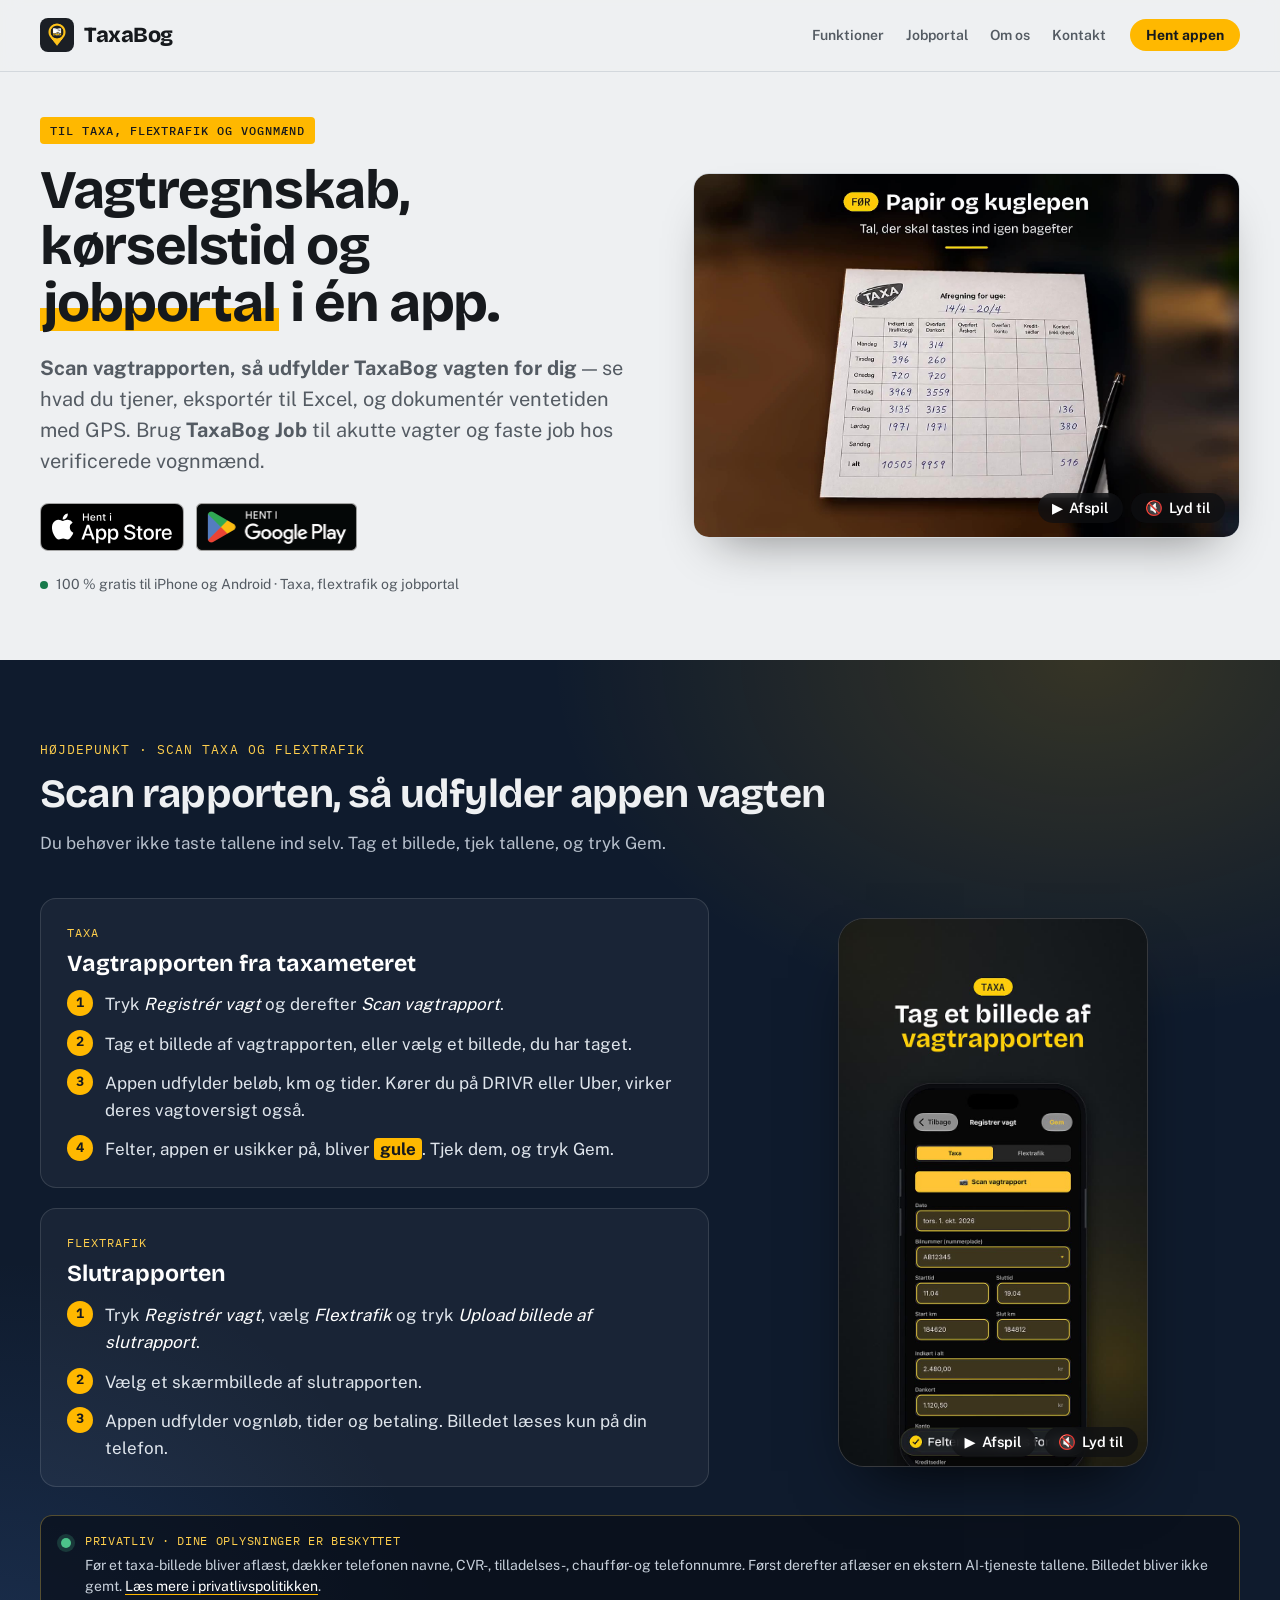
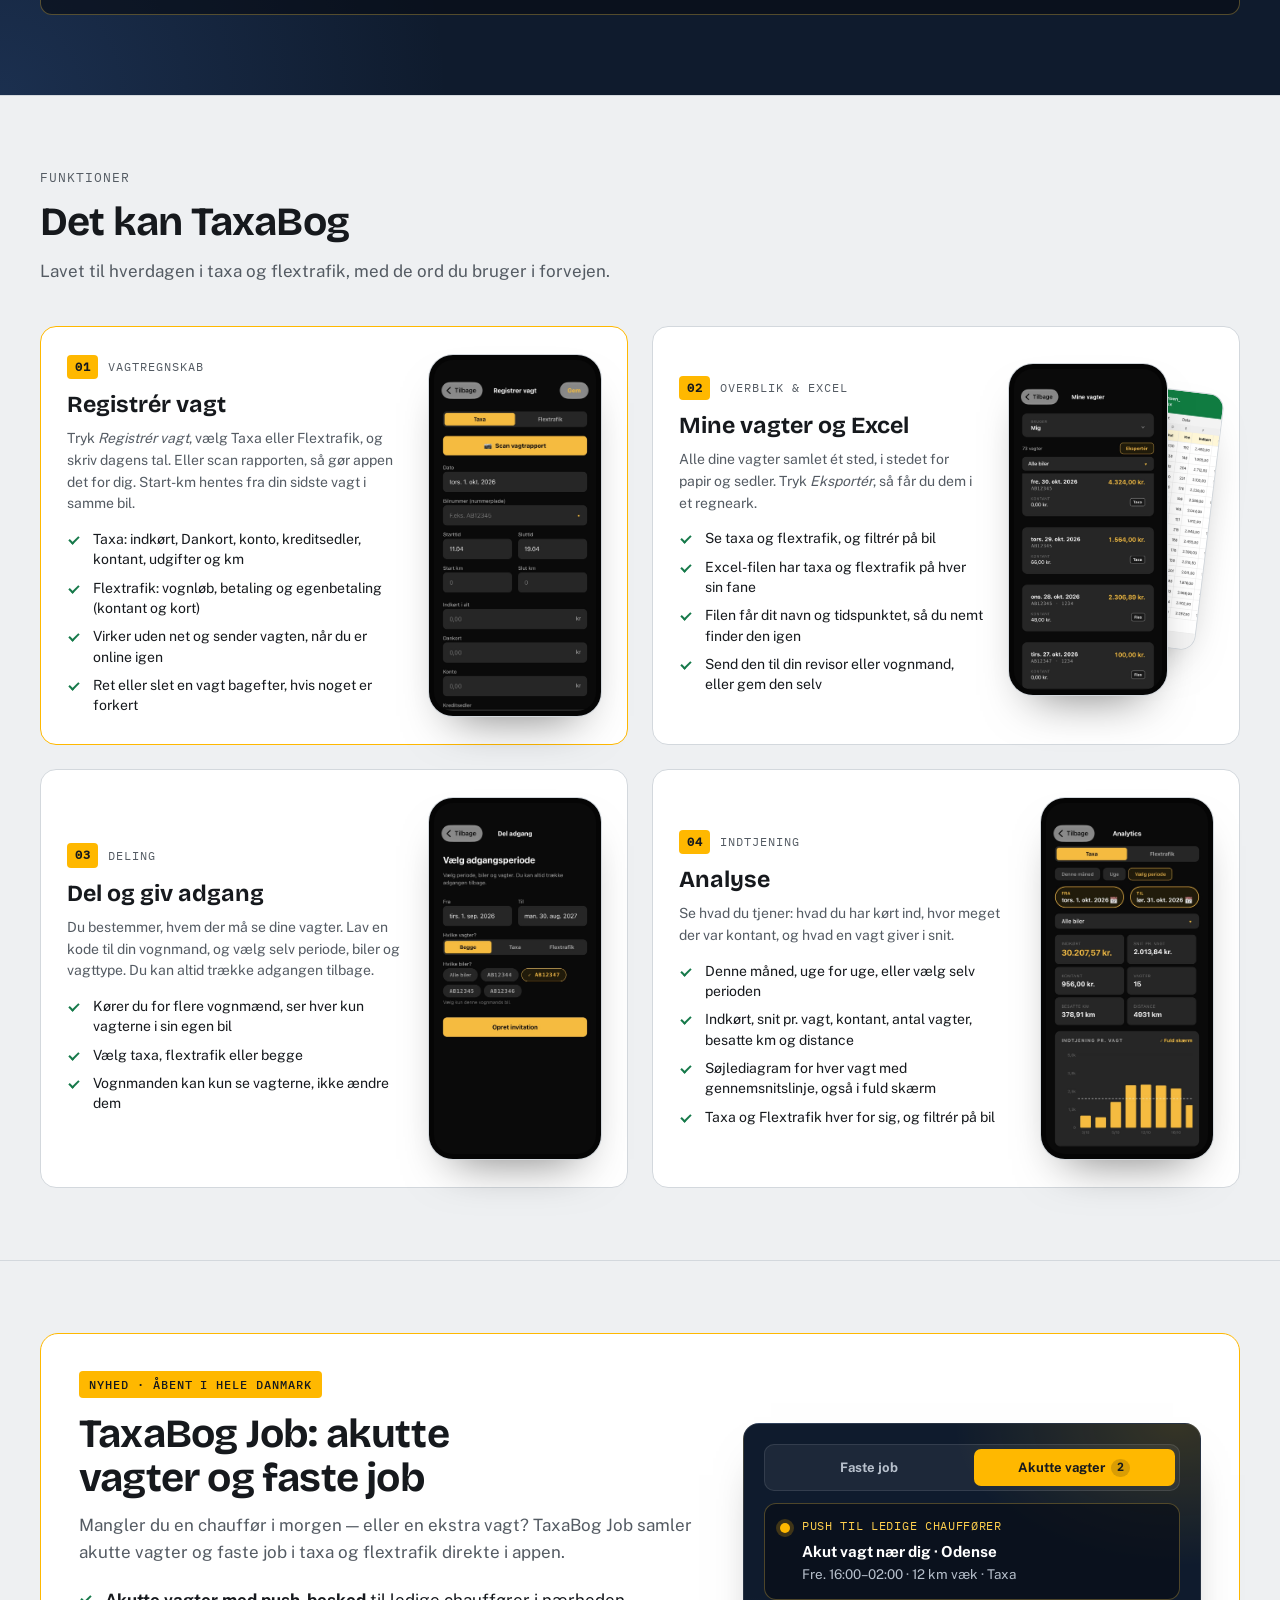
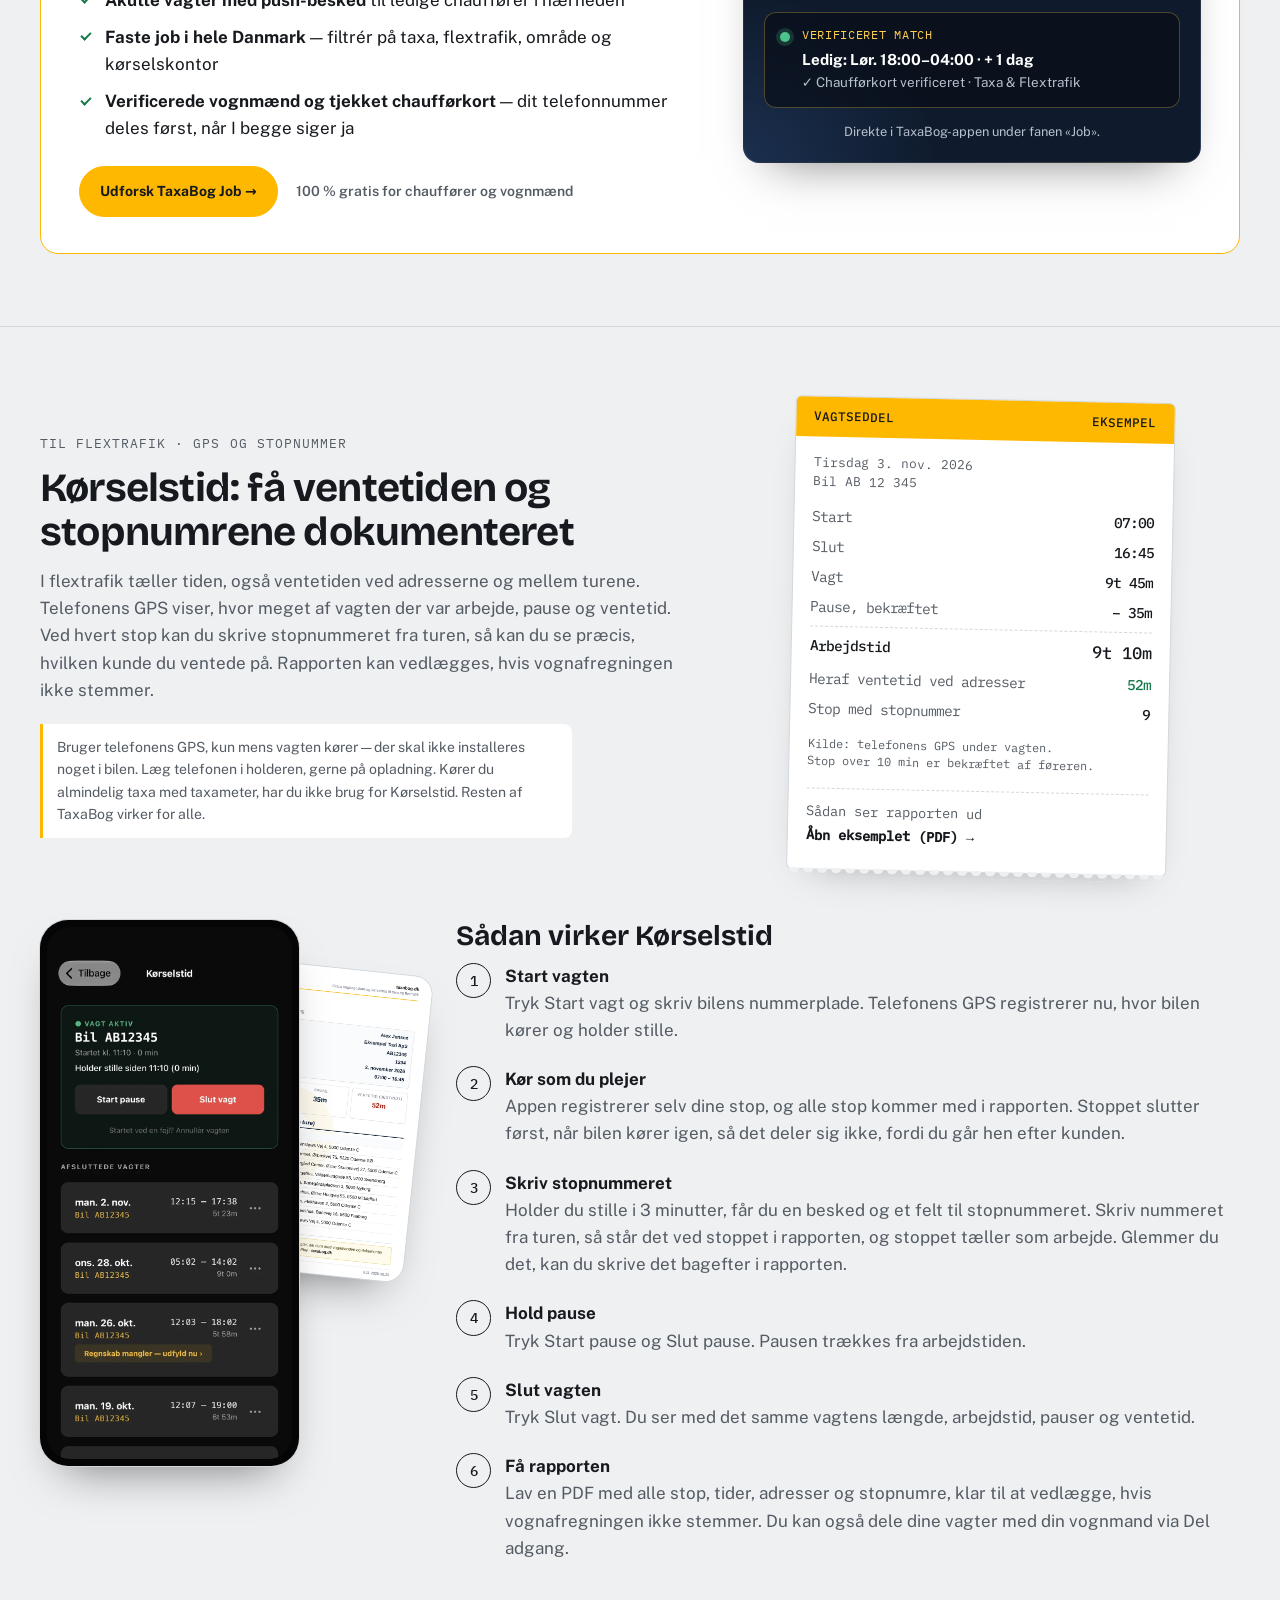
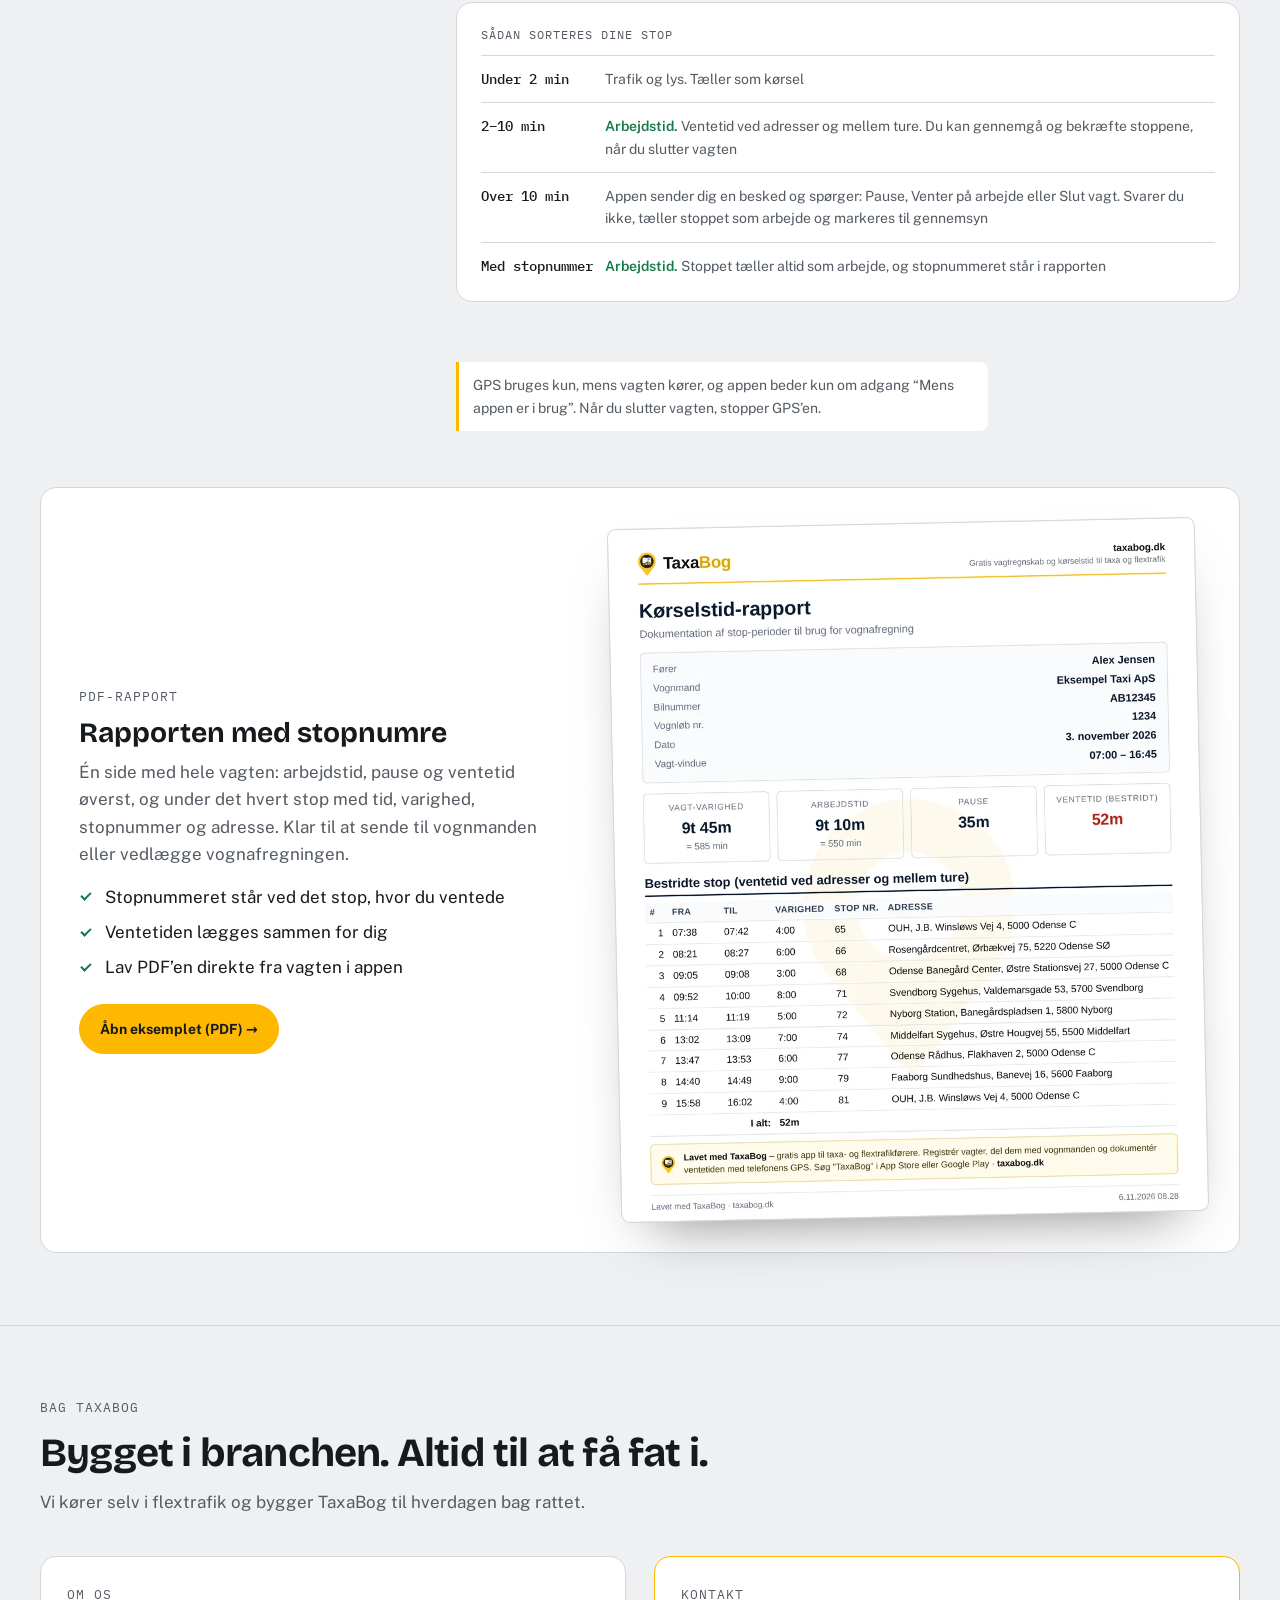
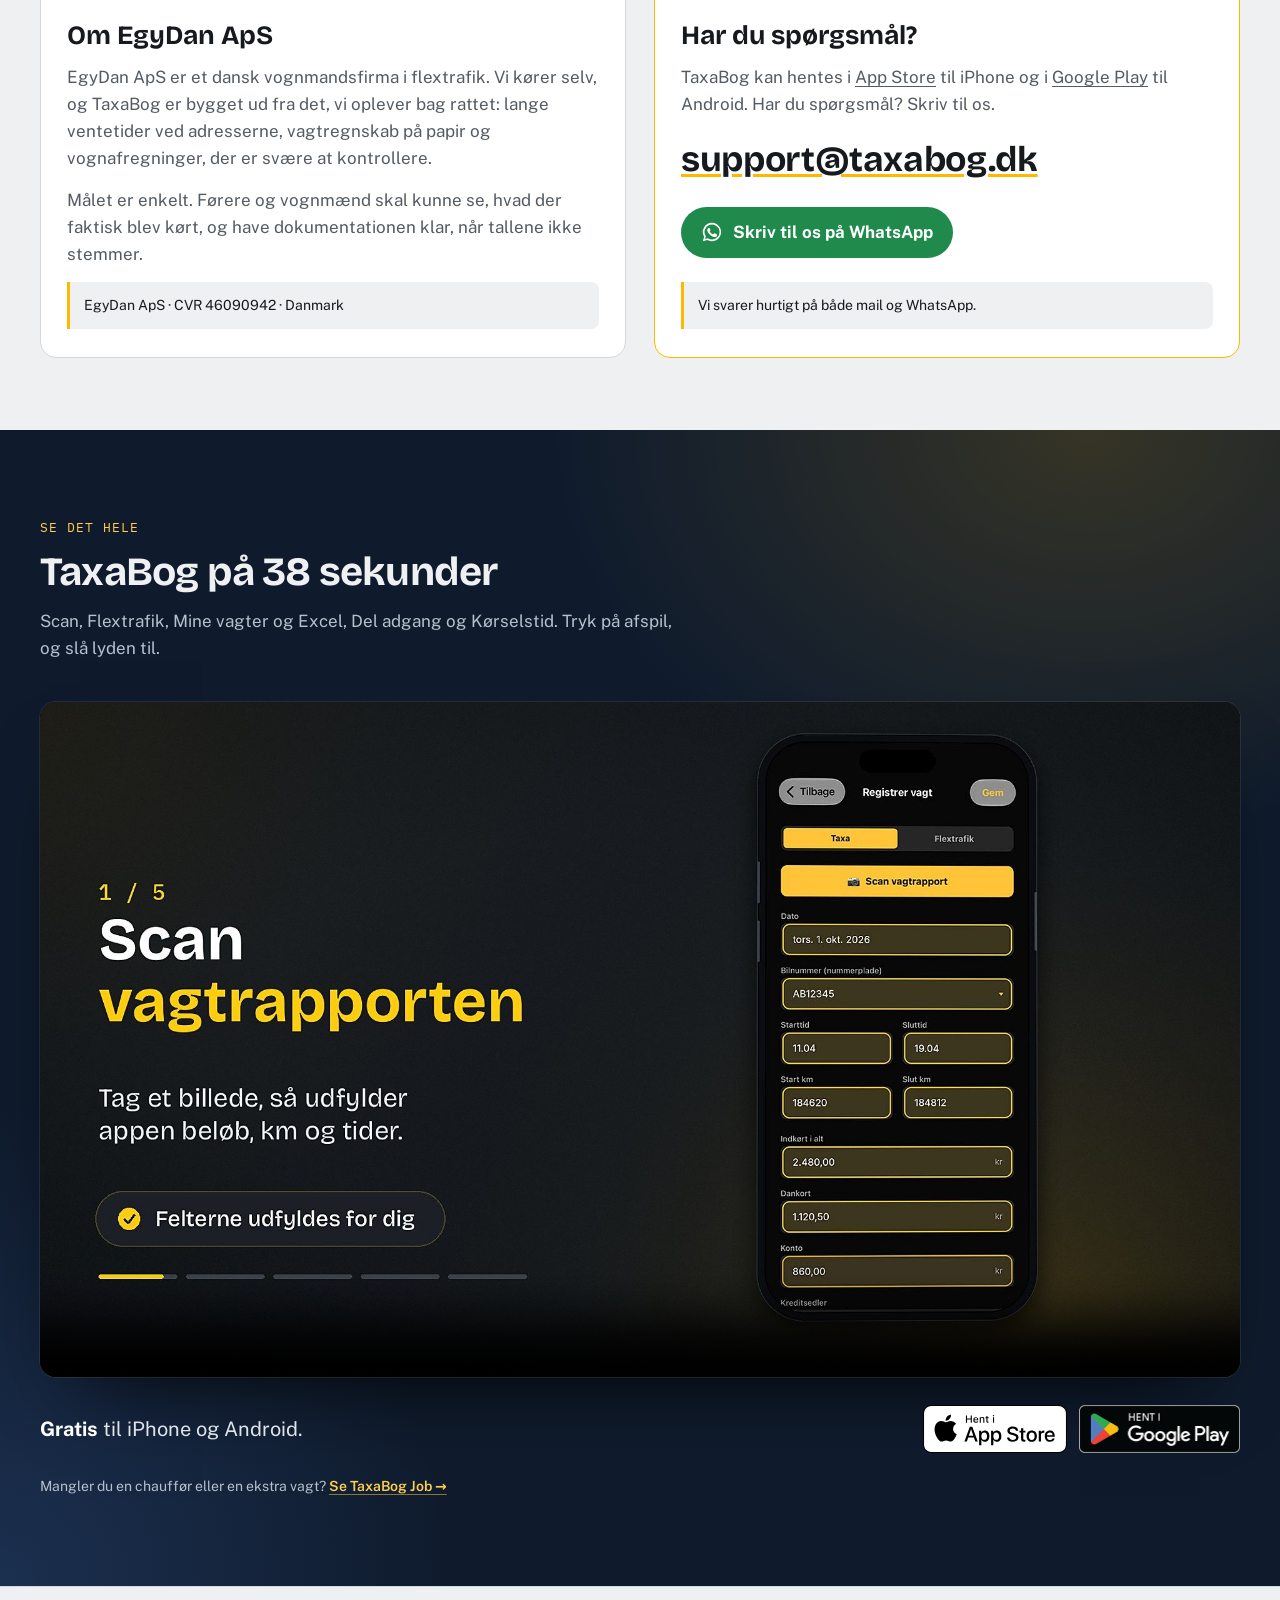
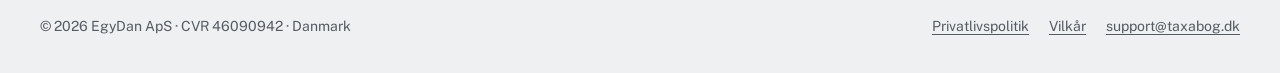
==== commit 7f2277c3: "Opdatér forside med TaxaBog Job-sektion, ny hero-overskrift og SEO-tekster" ====
--- a/index.html
+++ b/index.html
@@ -3,15 +3,15 @@
 <head>
 <meta charset="utf-8">
 <meta name="viewport" content="width=device-width, initial-scale=1, viewport-fit=cover">
-<title>TaxaBog · Vagtregnskab og kørselstid for taxa og flextrafik</title>
-<meta name="description" content="TaxaBog er en gratis app til taxa- og flextrafikførere: scan vagtrapporten, så udfylder appen vagten. Se hvad du tjener, eksportér til Excel, del med din vognmand og dokumentér kørselstid.">
+<title>TaxaBog · Vagtregnskab, kørselstid og jobportal for taxa og flextrafik</title>
+<meta name="description" content="TaxaBog er en gratis app til taxa- og flextrafikførere og vognmænd: scan vagtrapporten, se hvad du tjener, eksportér til Excel, dokumentér kørselstid og find akutte vagter og faste job i TaxaBog Job.">
 <link rel="canonical" href="https://taxabog.dk/">
 
 <!-- Open Graph / Facebook -->
 <meta property="og:type" content="website">
 <meta property="og:url" content="https://taxabog.dk/">
-<meta property="og:title" content="TaxaBog · Vagtregnskab og kørselstid for taxa og flextrafik">
-<meta property="og:description" content="TaxaBog er en gratis app til taxa- og flextrafikførere: scan vagtrapporten, så udfylder appen vagten. Se hvad du tjener, eksportér til Excel, del med din vognmand og dokumentér kørselstid.">
+<meta property="og:title" content="TaxaBog · Vagtregnskab, kørselstid og jobportal for taxa og flextrafik">
+<meta property="og:description" content="TaxaBog er en gratis app til taxa- og flextrafikførere og vognmænd: scan vagtrapporten, se hvad du tjener, eksportér til Excel, dokumentér kørselstid og find akutte vagter og faste job i TaxaBog Job.">
 <meta property="og:image" content="https://taxabog.dk/img/taxabog-hero-da.jpg">
 <meta property="og:locale" content="da_DK">
 <meta property="og:site_name" content="TaxaBog">
@@ -19,8 +19,8 @@
 <!-- Twitter -->
 <meta name="twitter:card" content="summary_large_image">
 <meta name="twitter:url" content="https://taxabog.dk/">
-<meta name="twitter:title" content="TaxaBog · Vagtregnskab og kørselstid for taxa og flextrafik">
-<meta name="twitter:description" content="Gratis app til taxa- og flextrafikførere: scan vagtrapporten, se hvad du tjener, del med din vognmand og dokumentér kørselstid.">
+<meta name="twitter:title" content="TaxaBog · Vagtregnskab, kørselstid og jobportal for taxa og flextrafik">
+<meta name="twitter:description" content="Gratis app til taxa, flextrafik og vognmænd: scan vagtrapporten, se hvad du tjener, dokumentér kørselstid og brug jobportalen TaxaBog Job.">
 <meta name="twitter:image" content="https://taxabog.dk/img/taxabog-hero-da.jpg">
 
 <!-- Structured Data (JSON-LD) for Google -->
@@ -39,7 +39,7 @@
         "price": "0",
         "priceCurrency": "DKK"
       },
-      "description": "TaxaBog er en gratis app til taxa- og flextrafikførere i Danmark: scan vagtrapporten, registrér vagter, eksportér til Excel, del med vognmand og dokumentér arbejdstid og kørselstid.",
+      "description": "TaxaBog er en gratis app til taxa- og flextrafikførere og vognmænd i Danmark: scan vagtrapporten, registrér vagter, eksportér til Excel, del med vognmand, dokumentér arbejdstid og kørselstid, og find akutte vagter og faste job i TaxaBog Job.",
       "url": "https://taxabog.dk/",
       "downloadUrl": [
         "https://apps.apple.com/app/taxabog-vagtregnskab/id6820941732",
@@ -70,7 +70,7 @@
 <link rel="apple-touch-icon" href="img/app-icon-180.png">
 <meta name="apple-itunes-app" content="app-id=6820941732">
 <link rel="preload" href="fonts/bricolage-grotesque-latin-wght-normal.woff2" as="font" type="font/woff2" crossorigin>
-<link rel="stylesheet" href="style.css?v=20261125">
+<link rel="stylesheet" href="style.css?v=20261125b">
 </head>
 <body>
 <header class="site-header">
@@ -94,9 +94,9 @@
   <div class="wrap">
     <div class="main-hero">
       <div>
-        <p class="hero-badge">Til taxa- og flextrafikførere</p>
-        <h1>Registrér vagten. Del den. Se hvad du <span class="hl">tjener</span>.</h1>
-        <p class="lead">TaxaBog er en gratis app til taxa- og flextrafikførere. <strong>Tag et billede af din vagtrapport, så udfylder appen vagten for dig.</strong> Du ser alle dine vagter og hvad du tjener, kan eksportere til Excel og give din vognmand adgang med en kode. Kører du flextrafik, kan telefonens GPS dokumentere din ventetid.</p>
+        <p class="hero-badge">Til taxa, flextrafik og vognmænd</p>
+        <h1>Vagtregnskab, kørselstid og <span class="hl">jobportal</span> i én app.</h1>
+        <p class="lead"><strong>Scan vagtrapporten, så udfylder TaxaBog vagten for dig</strong> — se hvad du tjener, eksportér til Excel, og dokumentér ventetiden med GPS. Brug <strong>TaxaBog Job</strong> til akutte vagter og faste job hos verificerede vognmænd.</p>
         <div class="actions">
           <a class="store-badge" href="https://apps.apple.com/app/taxabog-vagtregnskab/id6820941732" target="_blank" rel="noopener">
             <picture>
@@ -259,6 +259,50 @@
           <img src="img/app-analyse.jpeg" loading="lazy" alt="Analytics i TaxaBog med indkørt, antal vagter, kontant, distance og et søjlediagram pr. vagt">
         </figure>
       </article>
+    </div>
+  </div>
+</section>
+
+<section id="jobportal">
+  <div class="wrap">
+    <div class="job-spotlight">
+      <div class="job-spotlight-body">
+        <p class="hero-badge">Nyhed · Åbent i hele Danmark</p>
+        <h2>TaxaBog Job: akutte vagter og faste job</h2>
+        <p class="job-spotlight-intro">Mangler du en chauffør i morgen — eller en ekstra vagt? TaxaBog Job samler akutte vagter og faste job i taxa og flextrafik direkte i appen.</p>
+        <ul class="ticks">
+          <li><strong>Akutte vagter med push-besked</strong> til ledige chauffører i nærheden</li>
+          <li><strong>Faste job i hele Danmark</strong> — filtrér på taxa, flextrafik, område og kørselskontor</li>
+          <li><strong>Verificerede vognmænd og tjekket chaufførkort</strong> — dit telefonnummer deles først, når I begge siger ja</li>
+        </ul>
+        <div class="actions job-spotlight-actions">
+          <a class="btn btn-primary" href="job/">Udforsk TaxaBog Job →</a>
+          <span class="job-spotlight-free">100 % gratis for chauffører og vognmænd</span>
+        </div>
+      </div>
+      <div class="job-spotlight-panel" aria-label="Eksempler fra TaxaBog Job">
+        <div class="job-panel-tabs" aria-hidden="true">
+          <span class="job-panel-tab">Faste job</span>
+          <span class="job-panel-tab is-active">Akutte vagter <span class="job-panel-count">2</span></span>
+        </div>
+        <div class="job-panel-item">
+          <span class="scan-dot" aria-hidden="true"></span>
+          <div>
+            <span class="scan-privacy-label">Push til ledige chauffører</span>
+            <strong>Akut vagt nær dig · Odense</strong>
+            <span>Fre. 16:00–02:00 · 12 km væk · Taxa</span>
+          </div>
+        </div>
+        <div class="job-panel-item">
+          <span class="scan-dot is-green" aria-hidden="true"></span>
+          <div>
+            <span class="scan-privacy-label">Verificeret match</span>
+            <strong>Ledig: Lør. 18:00–04:00 · + 1 dag</strong>
+            <span>✓ Chaufførkort verificeret · Taxa &amp; Flextrafik</span>
+          </div>
+        </div>
+        <p class="job-panel-note">Direkte i TaxaBog-appen under fanen «Job».</p>
+      </div>
     </div>
   </div>
 </section>
@@ -368,7 +412,7 @@
         <div class="contact-actions"><a class="btn-whatsapp" href="https://wa.me/4560554508?text=Hej%20TaxaBog%2C%20jeg%20har%20et%20sp%C3%B8rgsm%C3%A5l%20om%20appen." target="_blank" rel="noopener">
           <svg aria-hidden="true" viewBox="0 0 24 24" width="22" height="22"><path fill="currentColor" d="M12 2a10 10 0 0 0-8.6 15.1L2 22l5-1.3A10 10 0 1 0 12 2zm0 18.2a8.2 8.2 0 0 1-4.2-1.2l-.3-.2-3 .8.8-2.9-.2-.3A8.2 8.2 0 1 1 12 20.2zm4.5-6.1c-.2-.1-1.5-.7-1.7-.8s-.4-.1-.6.1-.6.8-.8 1-.3.2-.5.1a6.7 6.7 0 0 1-3.3-2.9c-.3-.4.3-.4.7-1.3.1-.2 0-.3 0-.4l-.8-1.8c-.2-.5-.4-.4-.6-.4h-.5a1 1 0 0 0-.7.3 3 3 0 0 0-.9 2.2 5.2 5.2 0 0 0 1.1 2.7 11.8 11.8 0 0 0 4.5 4c1.7.7 2.3.8 3.2.6a2.7 2.7 0 0 0 1.8-1.2 2.2 2.2 0 0 0 .1-1.3c0-.1-.2-.2-.5-.3z"/></svg>
           Skriv til os på WhatsApp</a></div>
-        <p class="contact-cvr">EgyDan ApS · CVR 46090942</p>
+        <p class="info-note">Vi svarer hurtigt på både mail og WhatsApp.</p>
       </div>
     </div>
   </div>
--- a/style.css
+++ b/style.css
@@ -1057,6 +1057,85 @@
   border-radius: 14px;
 }
 
+/* TaxaBog Job spotlight card on main page */
+.job-spotlight {
+  background: var(--surface);
+  border: 1px solid var(--signal);
+  border-radius: 18px;
+  padding: 36px 38px;
+  display: grid;
+  grid-template-columns: minmax(0, 1.15fr) minmax(0, 0.85fr);
+  gap: 36px 44px;
+  align-items: center;
+}
+.job-spotlight-body .hero-badge { margin-bottom: 14px; }
+.job-spotlight-body h2 { margin-bottom: 12px; }
+.job-spotlight-intro { color: var(--muted); margin: 0 0 20px; max-width: 38em; }
+.job-spotlight-body .ticks { gap: 10px; }
+.job-spotlight-actions { margin-top: 24px; gap: 12px 18px; }
+.job-spotlight-free { font-size: var(--step--1); color: var(--muted); font-weight: 600; }
+
+.job-spotlight-panel {
+  background: #0f1b2d;
+  background-image:
+    radial-gradient(70% 60% at 95% 0%, rgba(255, 184, 0, 0.16), transparent 70%),
+    radial-gradient(60% 70% at 0% 100%, rgba(70, 120, 200, 0.22), transparent 70%);
+  border: 1px solid rgba(255, 255, 255, 0.1);
+  border-radius: 16px;
+  padding: 20px;
+  display: grid;
+  gap: 12px;
+  color: #eef0f2;
+  box-shadow: 0 24px 48px -28px rgba(0, 0, 0, 0.55);
+}
+.job-panel-tabs {
+  display: grid;
+  grid-template-columns: 1fr 1fr;
+  gap: 4px;
+  background: rgba(255, 255, 255, 0.06);
+  border: 1px solid rgba(255, 255, 255, 0.1);
+  border-radius: 10px;
+  padding: 4px;
+  font-size: 0.82rem;
+  font-weight: 700;
+}
+.job-panel-tab {
+  display: flex;
+  align-items: center;
+  justify-content: center;
+  gap: 6px;
+  padding: 8px 10px;
+  border-radius: 7px;
+  color: #b7c0cc;
+}
+.job-panel-tab.is-active { background: var(--signal); color: var(--signal-ink); }
+.job-panel-count {
+  font-family: var(--mono);
+  font-size: 0.7rem;
+  line-height: 1;
+  background: rgba(17, 19, 22, 0.16);
+  color: var(--signal-ink);
+  padding: 3px 6px;
+  border-radius: 999px;
+}
+.job-panel-item {
+  background: rgba(8, 13, 22, 0.65);
+  border: 1px solid rgba(255, 207, 77, 0.28);
+  border-radius: 12px;
+  padding: 13px 15px;
+  display: flex;
+  align-items: flex-start;
+  gap: 12px;
+}
+.job-panel-item strong { display: block; color: #fff; font-size: 0.95rem; }
+.job-panel-item span:last-child { display: block; color: #b7c0cc; font-size: 0.84rem; }
+.job-panel-note {
+  margin: 2px 0 0;
+  font-size: 0.8rem;
+  color: #b7c0cc;
+  text-align: center;
+}
+
 /* Kørselstid: card-framed rules table and report showcase */
 .rules-card {
   background: var(--surface);
@@ -1140,6 +1219,7 @@
   .scan-band { padding-block: 56px; }
   .scan-band .scan-grid { grid-template-columns: minmax(0, 1fr); gap: 28px; }
   .scan-band .scan-card { padding: 20px; }
+  .job-spotlight { grid-template-columns: minmax(0, 1fr); padding: 24px 20px; gap: 24px; }
   .info-cards { grid-template-columns: minmax(0, 1fr); gap: 24px; }
   .info-card { padding: 22px 20px; }
   .report-card { padding: 24px 20px; margin-top: 40px; }
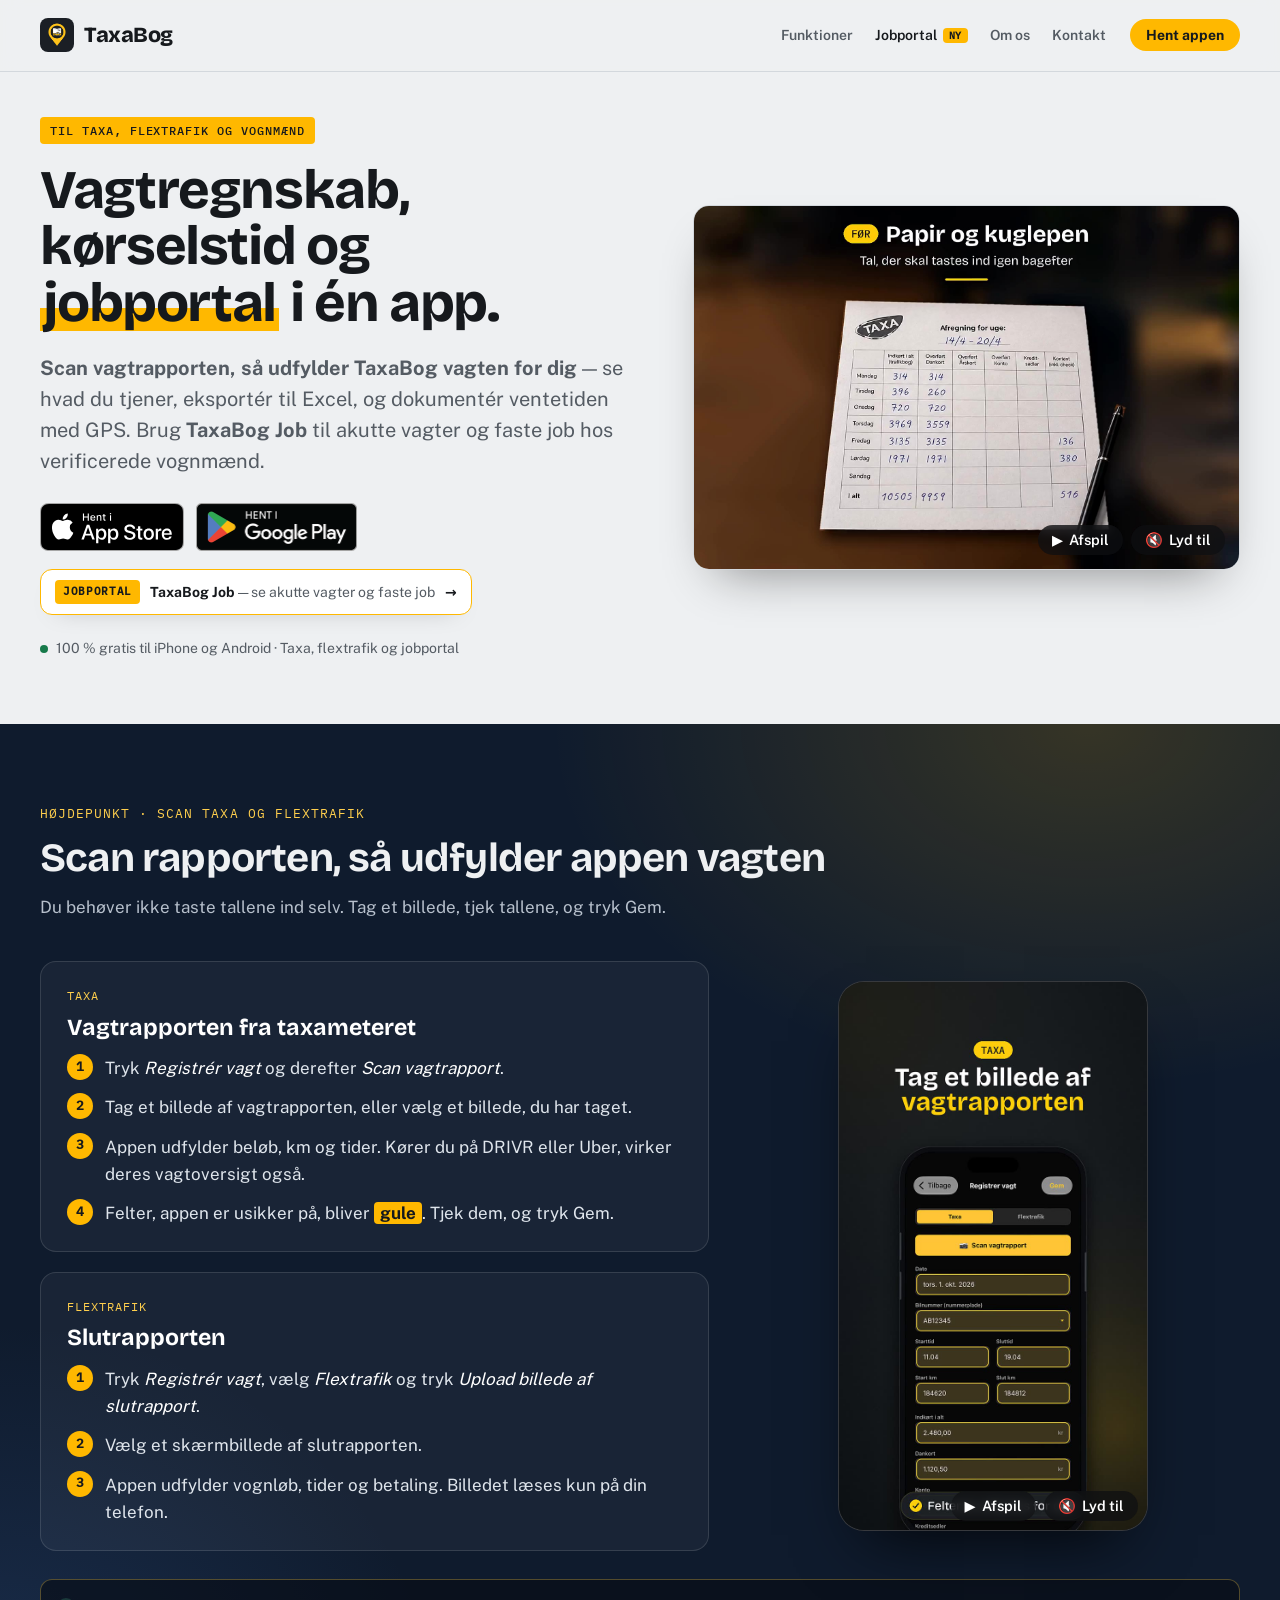
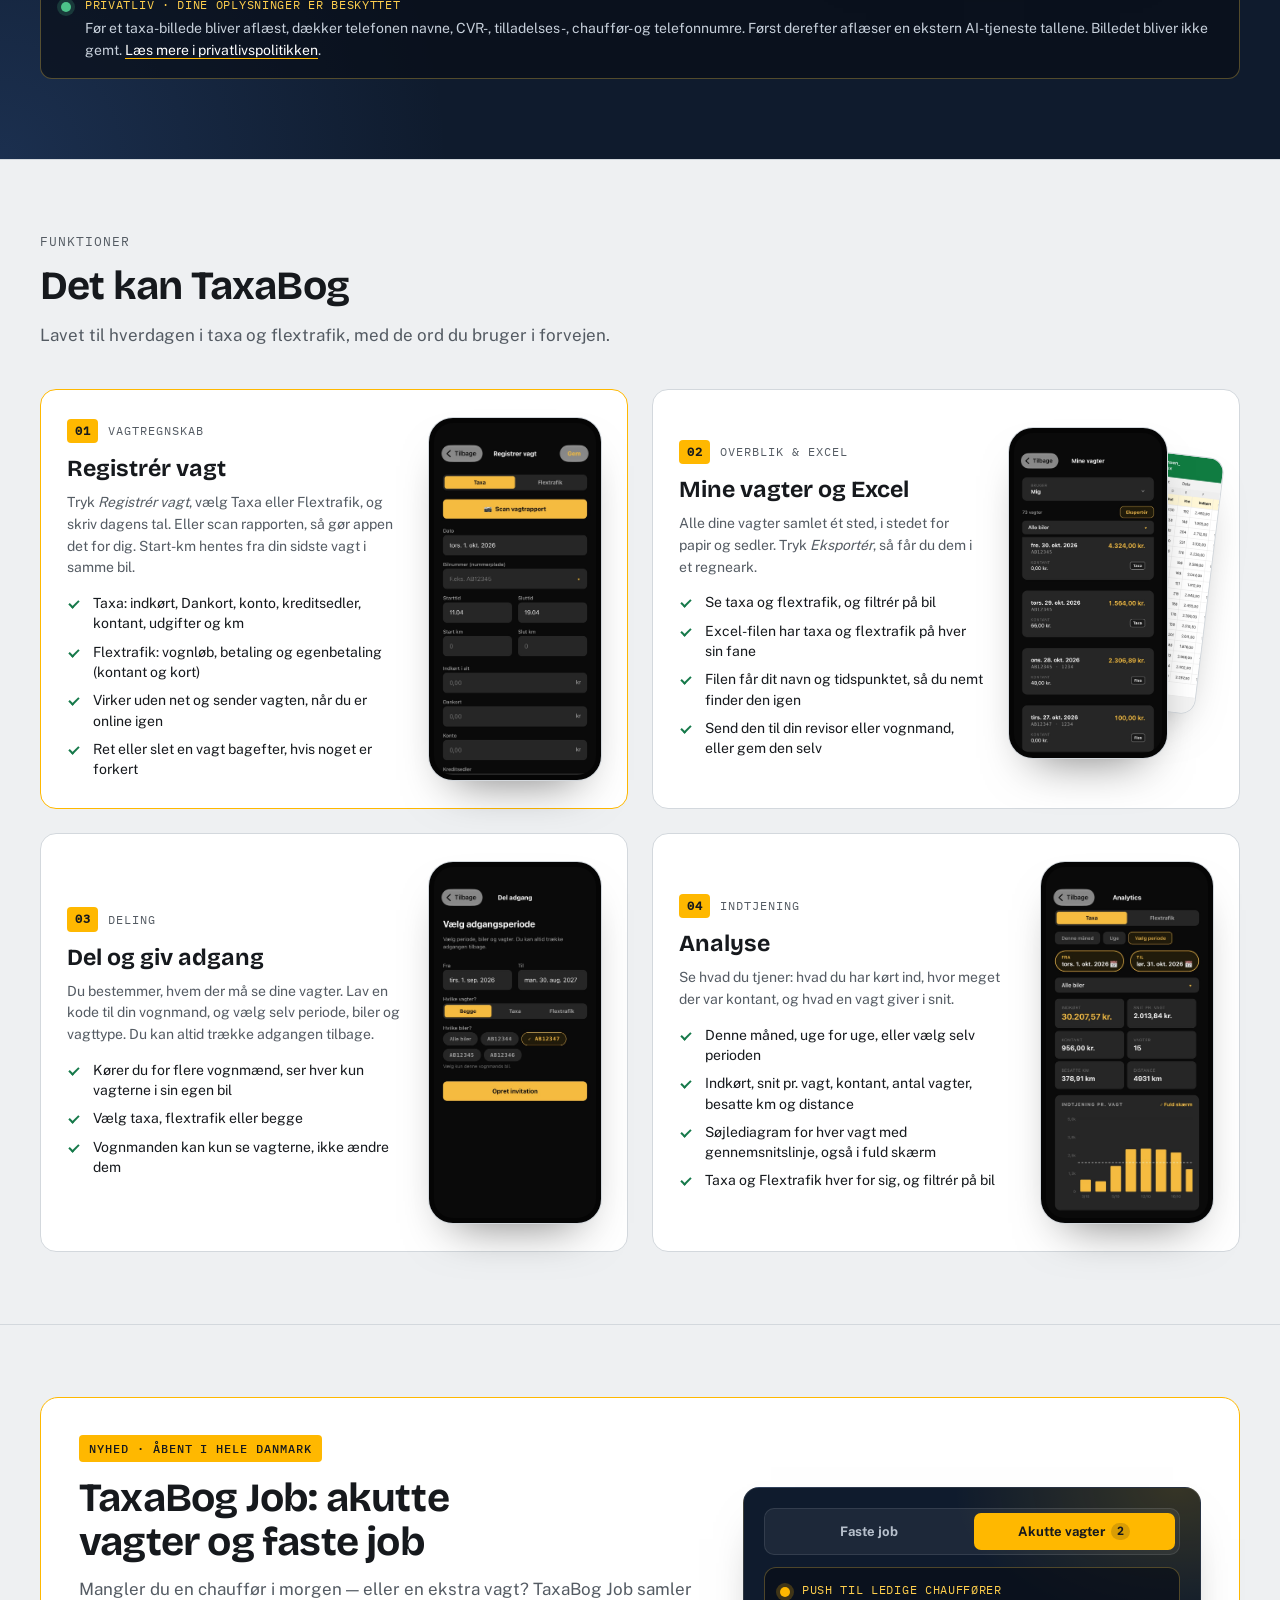
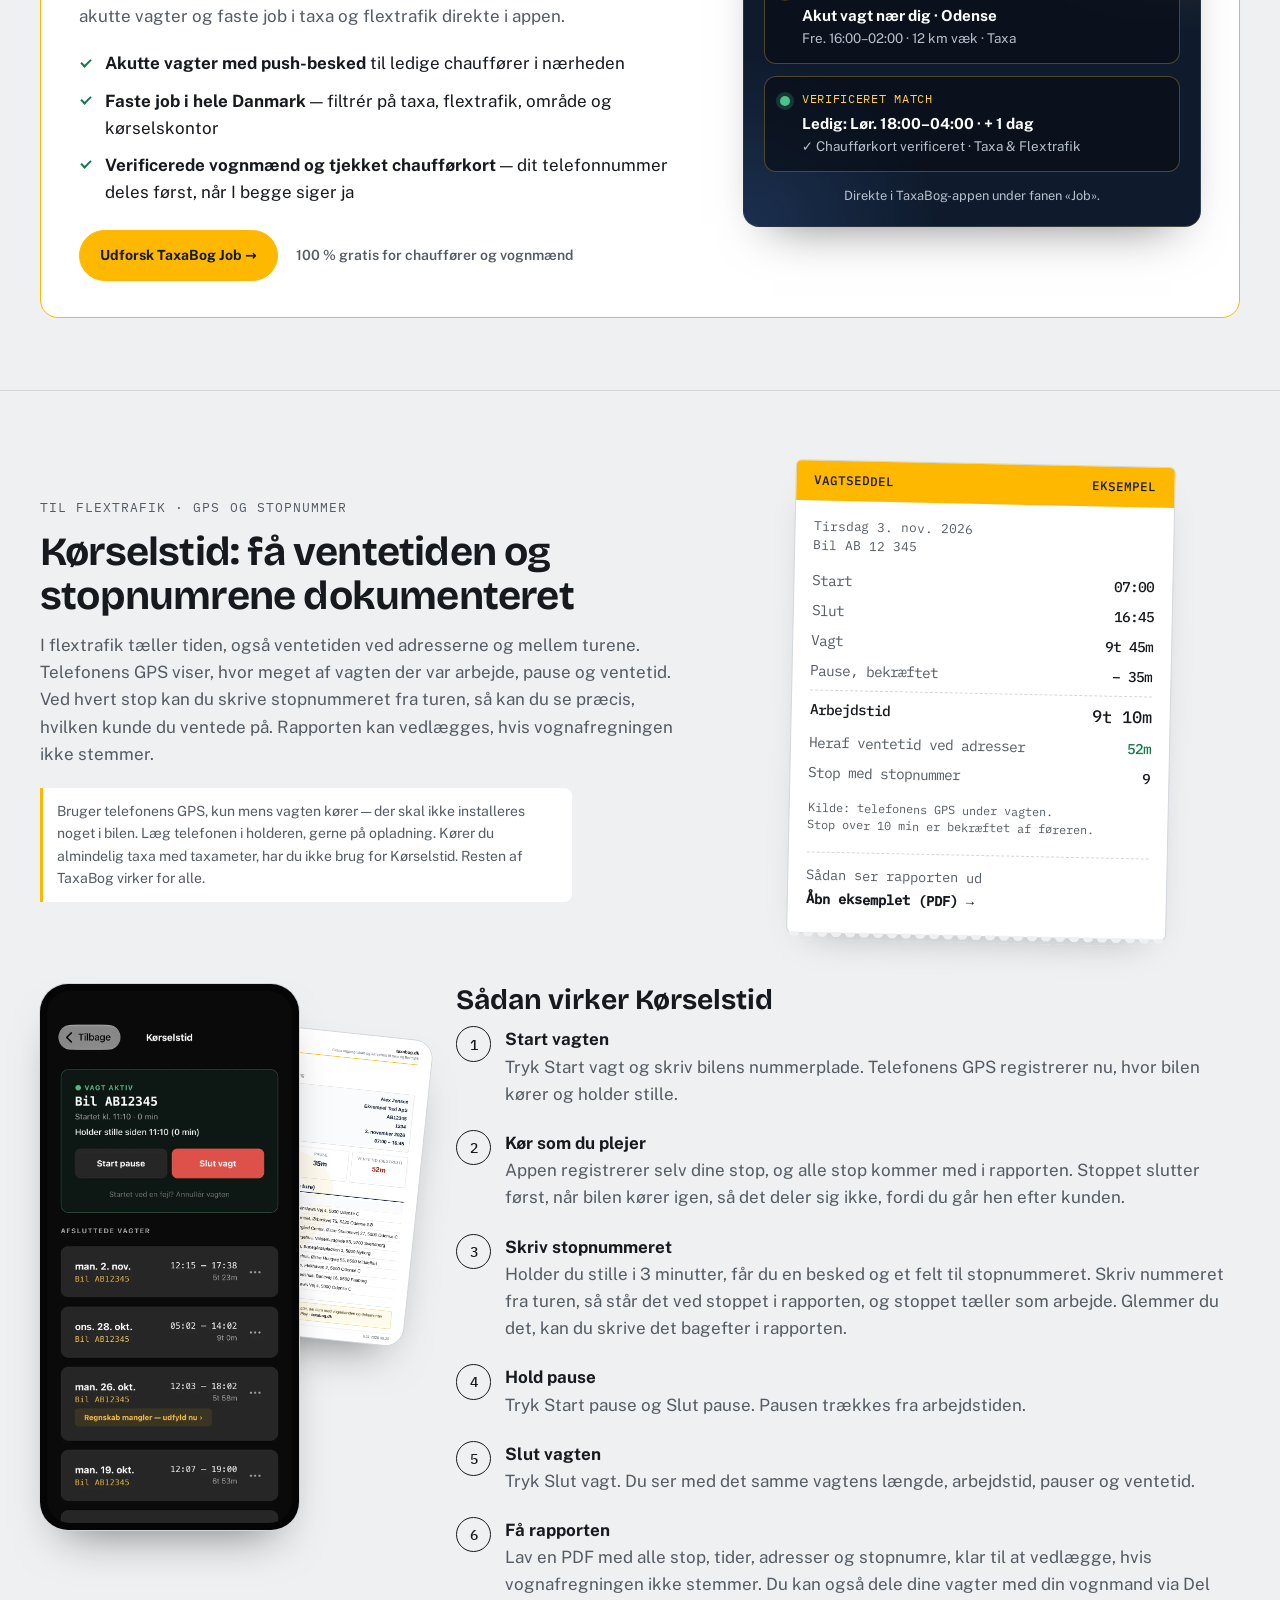
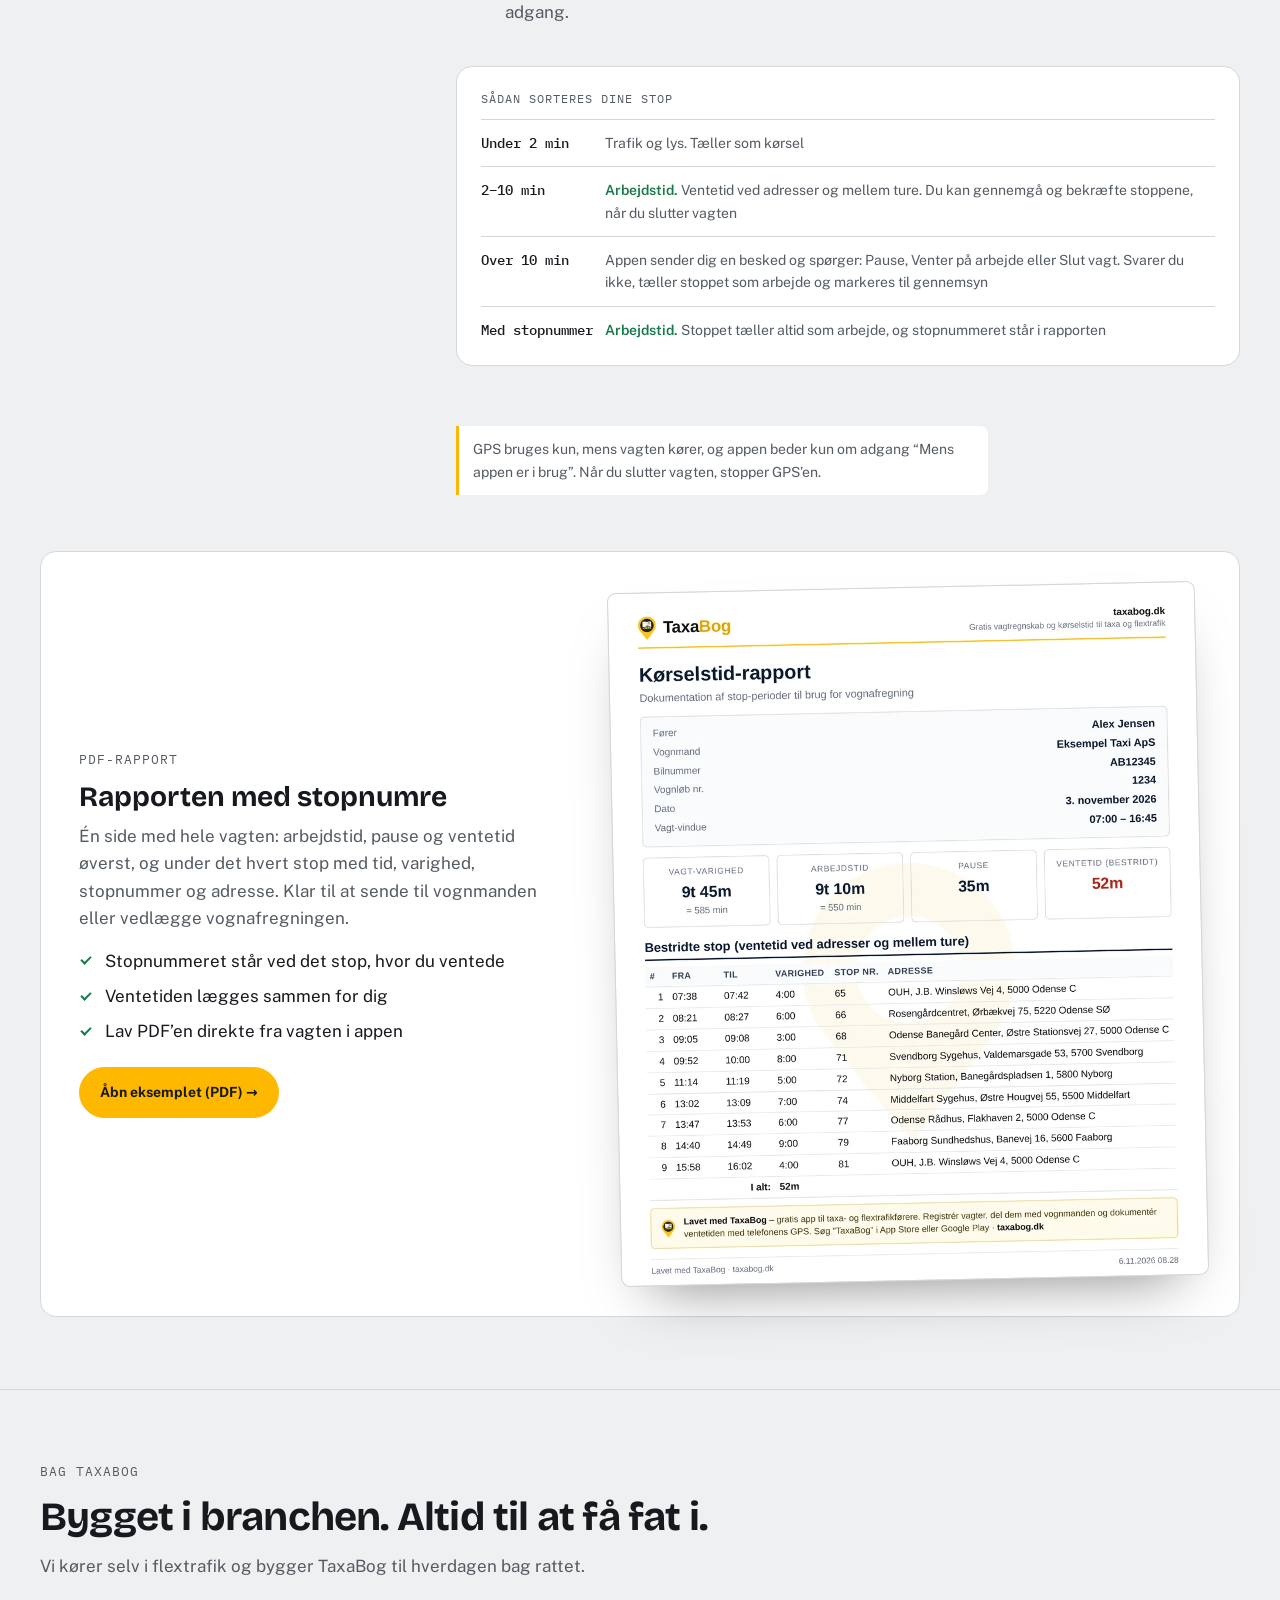
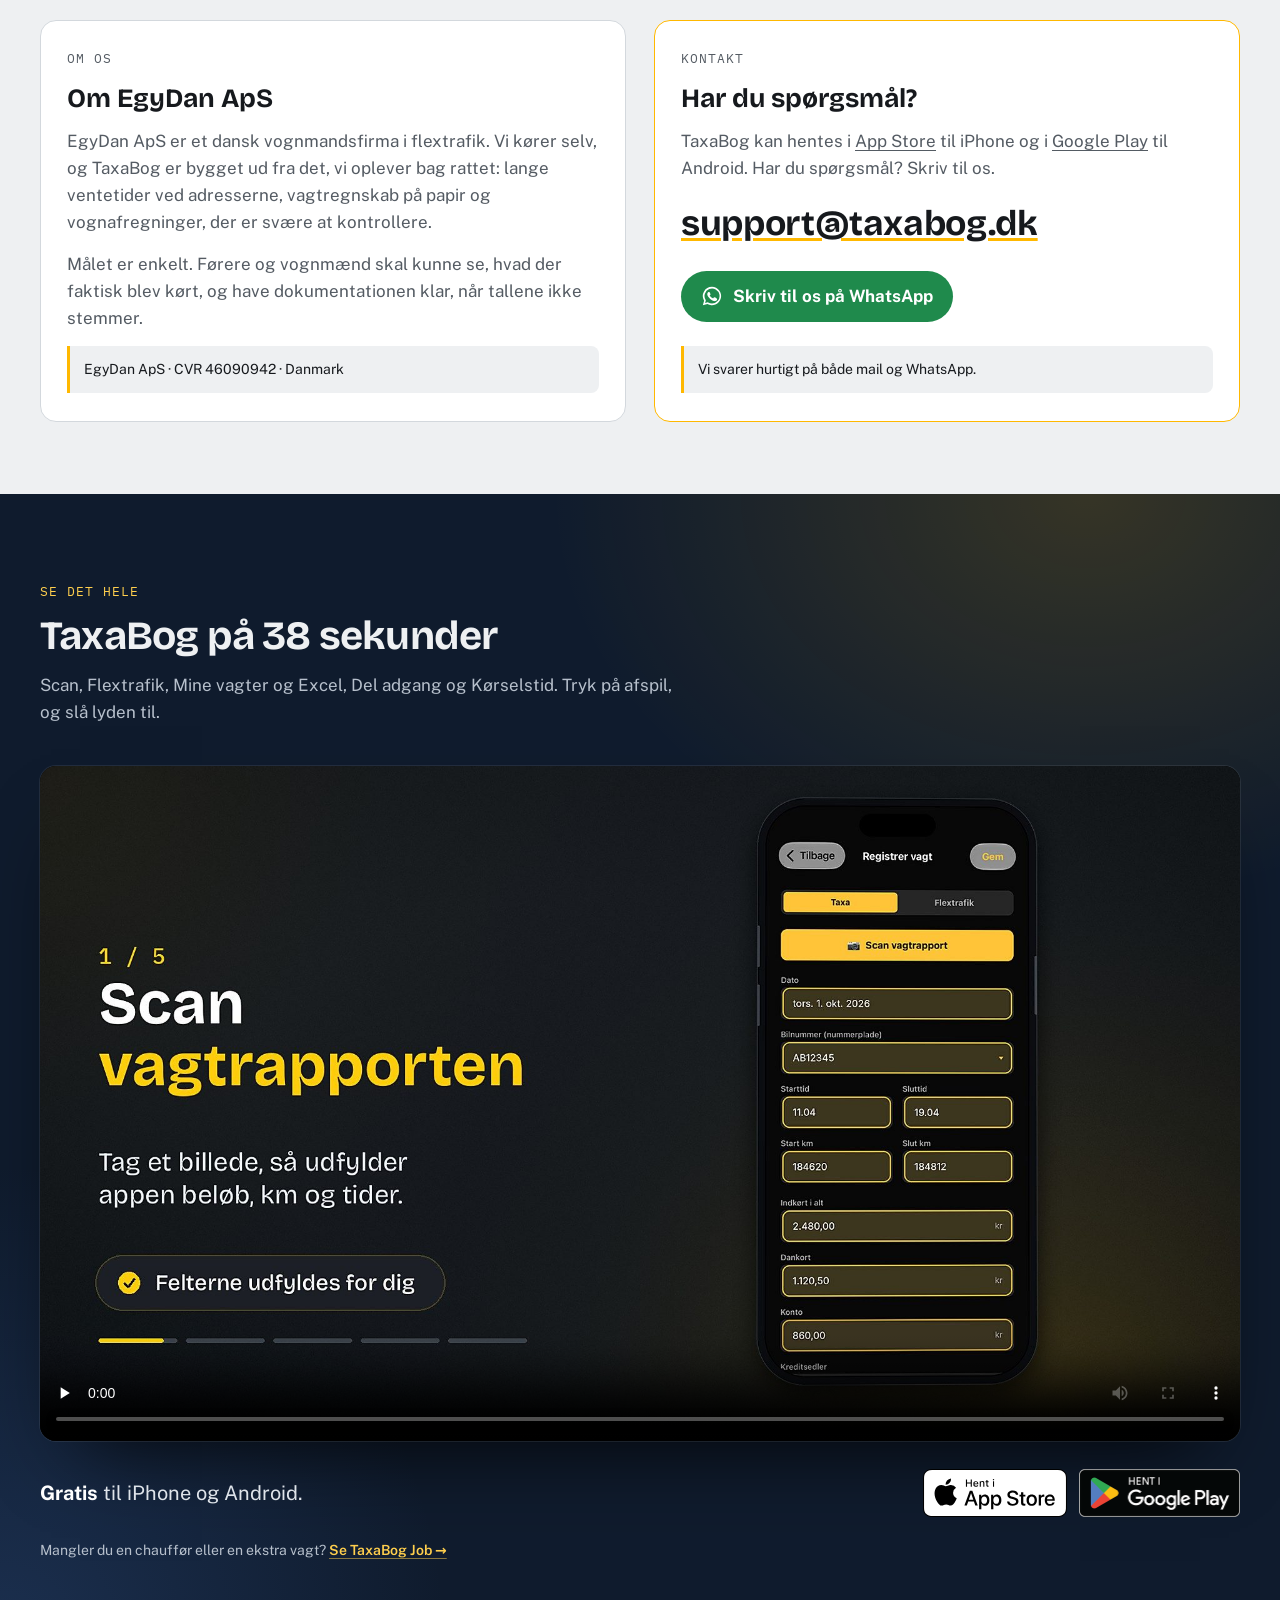
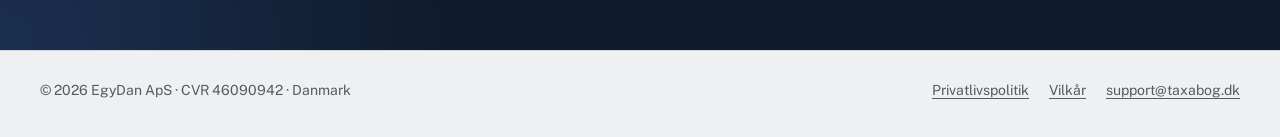
==== commit e8ddfdad: "Gør navigation til TaxaBog Job tydelig i topmenu og hero" ====
--- a/index.html
+++ b/index.html
@@ -70,7 +70,7 @@
 <link rel="apple-touch-icon" href="img/app-icon-180.png">
 <meta name="apple-itunes-app" content="app-id=6820941732">
 <link rel="preload" href="fonts/bricolage-grotesque-latin-wght-normal.woff2" as="font" type="font/woff2" crossorigin>
-<link rel="stylesheet" href="style.css?v=20261125b">
+<link rel="stylesheet" href="style.css?v=20261126">
 </head>
 <body>
 <header class="site-header">
@@ -81,7 +81,7 @@
     </a>
     <nav class="nav" aria-label="Hovedmenu">
       <a href="#scan">Funktioner</a>
-      <a href="job/">Jobportal</a>
+      <a class="nav-job" href="job/">Jobportal <span class="nav-badge">Ny</span></a>
       <a href="#om">Om os</a>
       <a href="#kontakt">Kontakt</a>
     </nav>
@@ -108,6 +108,11 @@
             <img src="img/google-play-badge-da.png" width="162" height="48" alt="Hent i Google Play">
           </a>
         </div>
+        <a class="hero-job-link" href="job/">
+          <span class="hero-job-pill">Jobportal</span>
+          <span class="hero-job-text"><strong>TaxaBog Job</strong> — se akutte vagter og faste job</span>
+          <span class="hero-job-arrow" aria-hidden="true">→</span>
+        </a>
         <p class="status">100 % gratis til iPhone og Android · Taxa, flextrafik og jobportal</p>
       </div>
       <figure class="hero-art">
--- a/style.css
+++ b/style.css
@@ -852,12 +852,71 @@
 /* ---------- 2026-11-25 main page aligned with TaxaBog Job style ---------- */
 
 /* Hero: 2-column pitch + media, matching .job-hero */
+.nav .nav-job {
+  display: inline-flex;
+  align-items: center;
+  gap: 6px;
+  color: var(--ink);
+}
+.nav-badge {
+  font-family: var(--mono);
+  font-size: 0.65rem;
+  font-weight: 700;
+  letter-spacing: 0.06em;
+  text-transform: uppercase;
+  background: var(--signal);
+  color: var(--signal-ink);
+  padding: 2px 6px;
+  border-radius: 4px;
+  line-height: 1.1;
+}
 .main-hero {
   display: grid;
   grid-template-columns: minmax(0, 1.05fr) minmax(0, 0.95fr);
   gap: 48px;
   align-items: center;
   padding-block: 16px 8px;
+}
+.hero-job-link {
+  margin-top: 18px;
+  display: inline-flex;
+  align-items: center;
+  gap: 10px;
+  max-width: 100%;
+  background: var(--surface);
+  border: 1.5px solid var(--signal);
+  border-radius: 12px;
+  padding: 10px 14px;
+  text-decoration: none;
+  font-size: var(--step--1);
+  color: var(--ink);
+  box-shadow: 0 10px 24px -18px rgba(0, 0, 0, 0.35);
+}
+.hero-job-pill {
+  flex: none;
+  font-family: var(--mono);
+  font-size: 0.7rem;
+  font-weight: 700;
+  letter-spacing: 0.06em;
+  text-transform: uppercase;
+  background: var(--signal);
+  color: var(--signal-ink);
+  padding: 3px 8px;
+  border-radius: 4px;
+}
+.hero-job-text { color: var(--muted); line-height: 1.35; }
+.hero-job-text strong { color: var(--ink); }
+.hero-job-arrow {
+  flex: none;
+  margin-left: auto;
+  font-weight: 700;
+  color: var(--ink);
+}
+@media (prefers-reduced-motion: no-preference) {
+  .hero-job-link { transition: transform 0.2s ease, box-shadow 0.2s ease; }
+  .hero-job-link:hover { transform: translateY(-1px); box-shadow: 0 14px 28px -18px rgba(0, 0, 0, 0.45); }
+  .hero-job-arrow { transition: transform 0.2s ease; }
+  .hero-job-link:hover .hero-job-arrow { transform: translateX(3px); }
 }
 .hero-badge {
   display: inline-flex;
